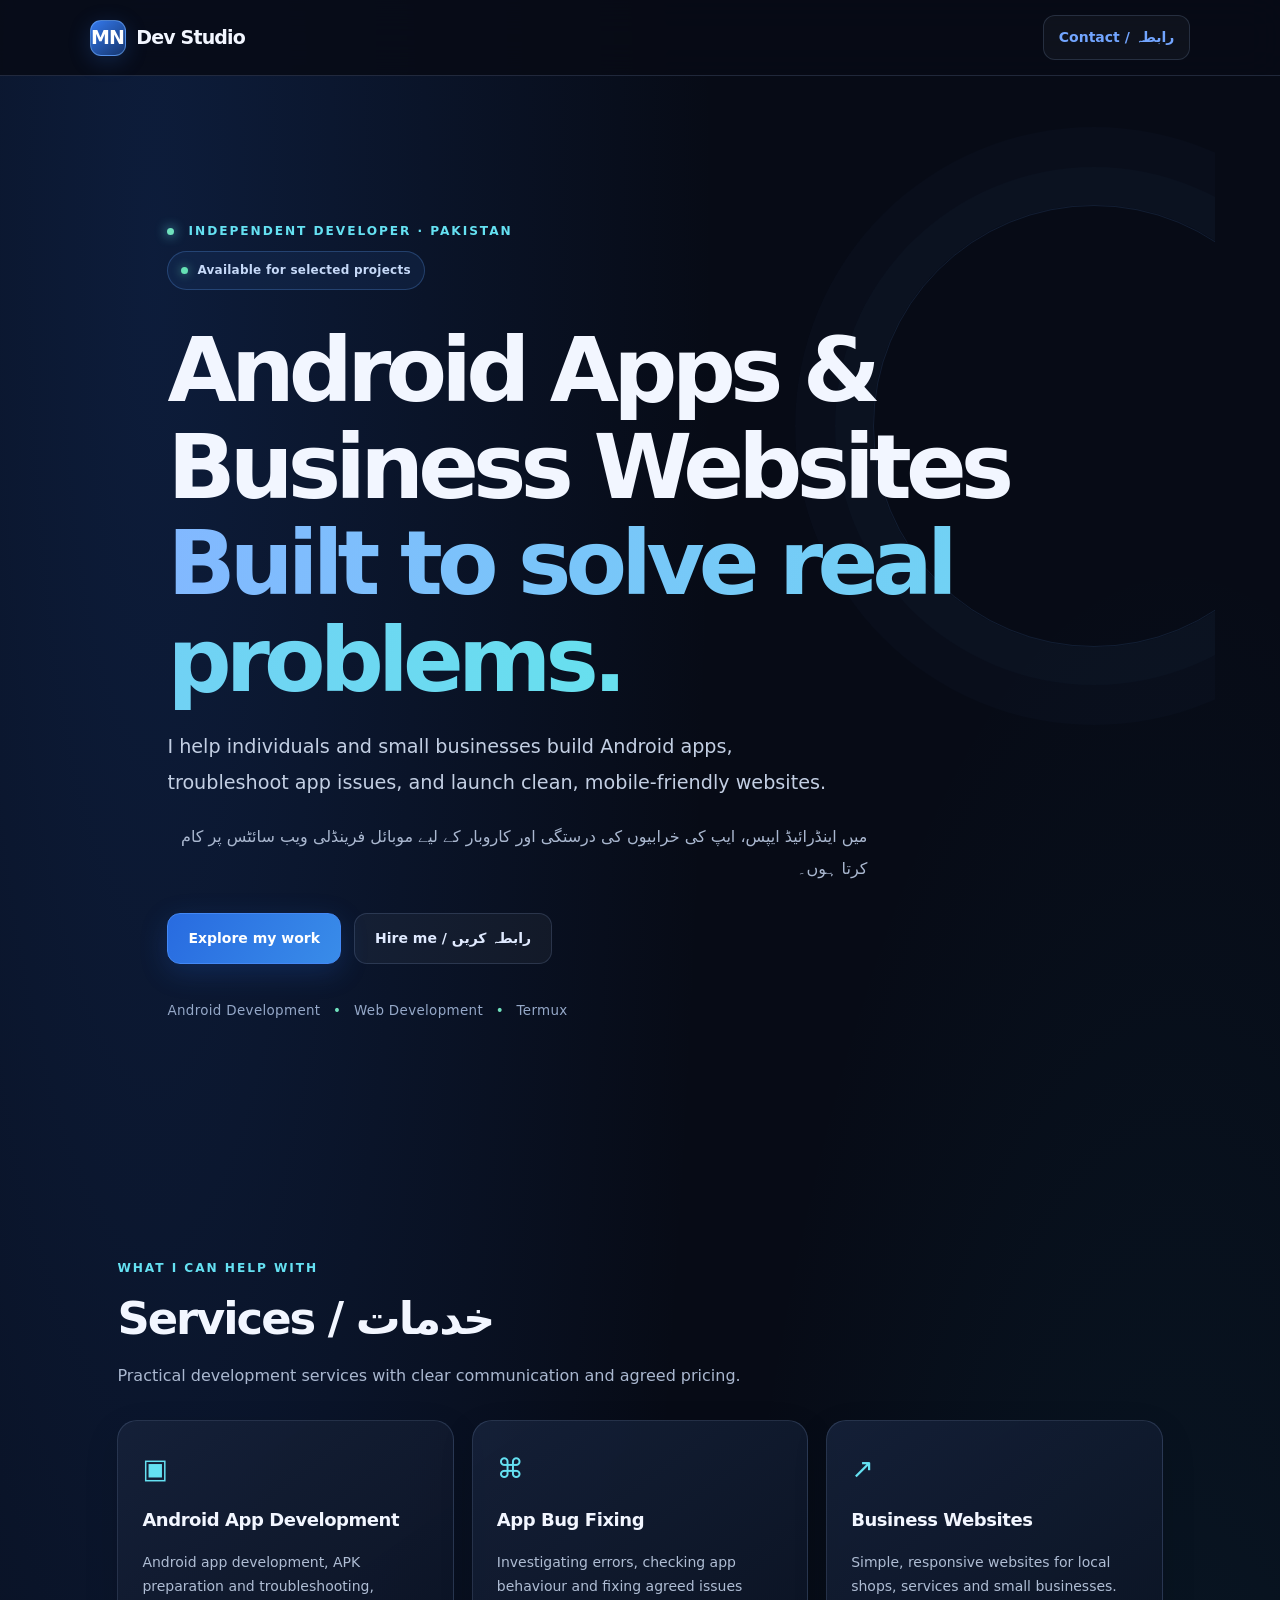
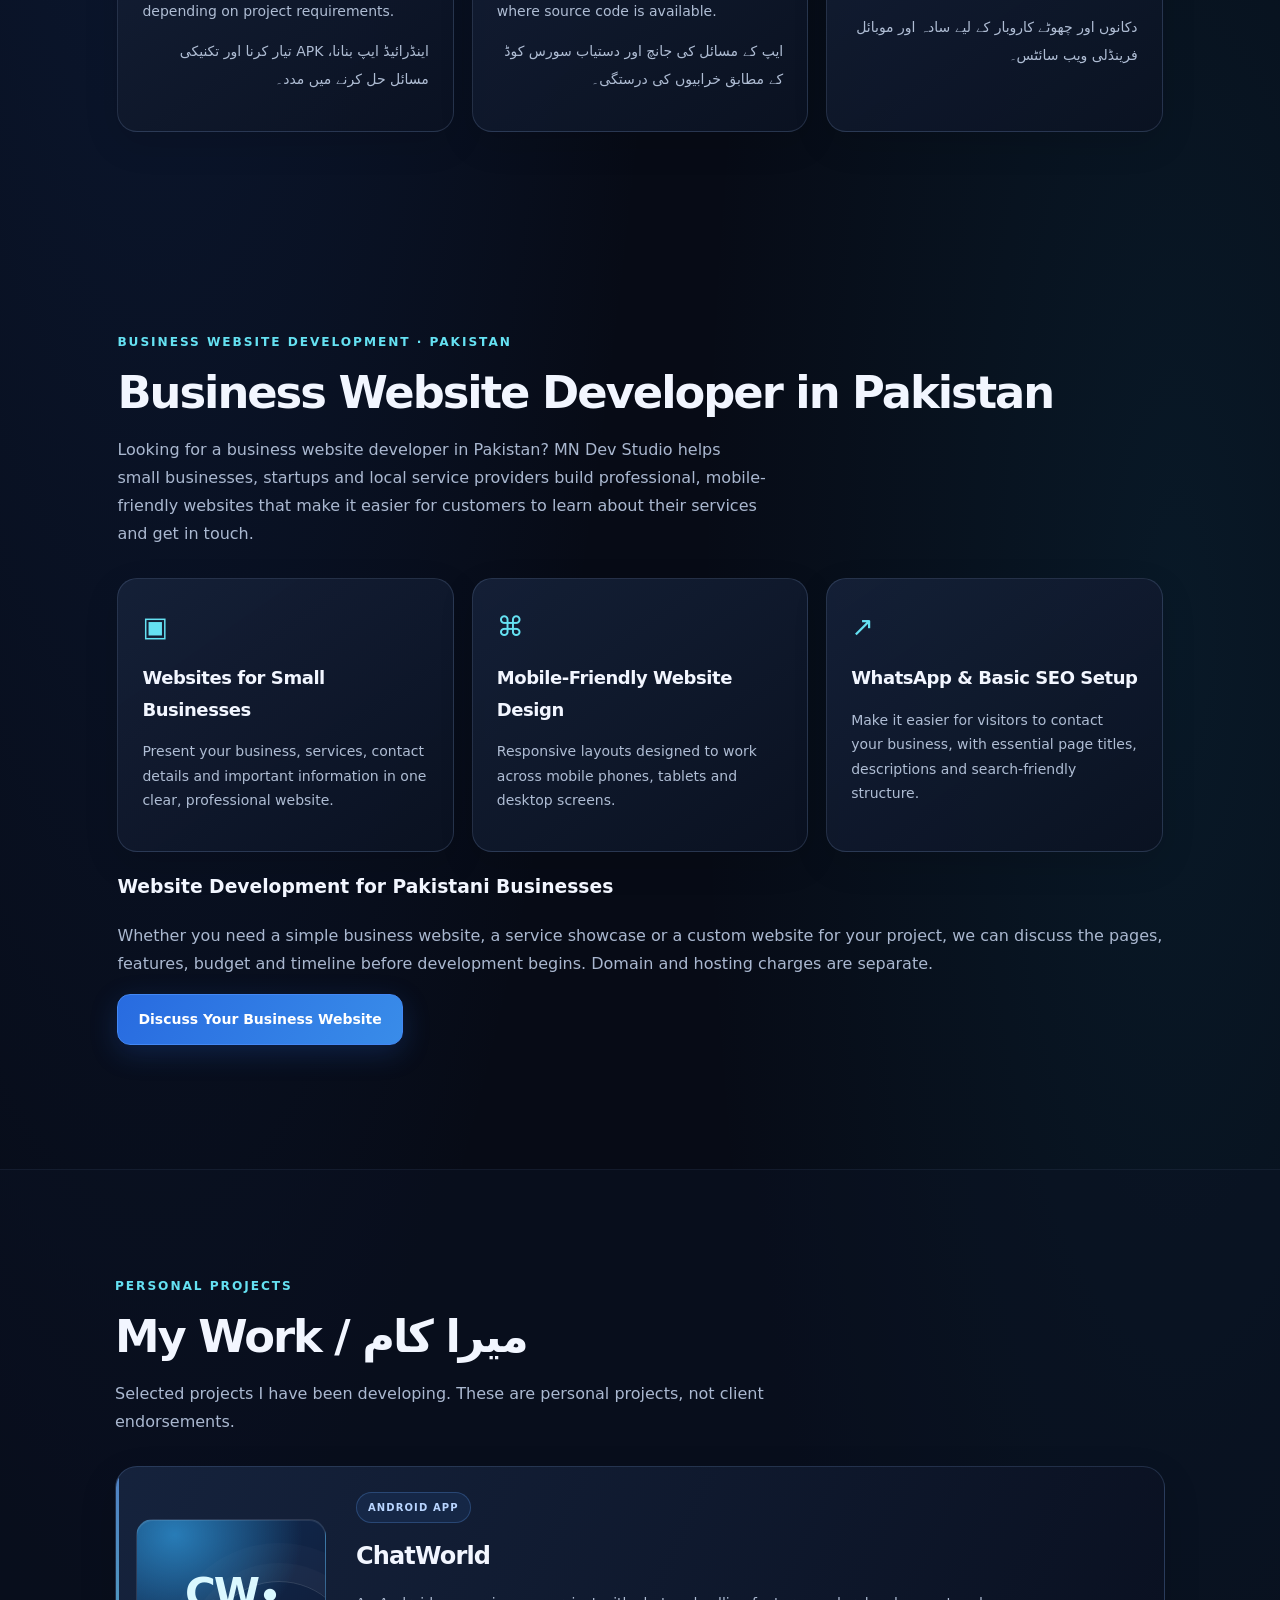
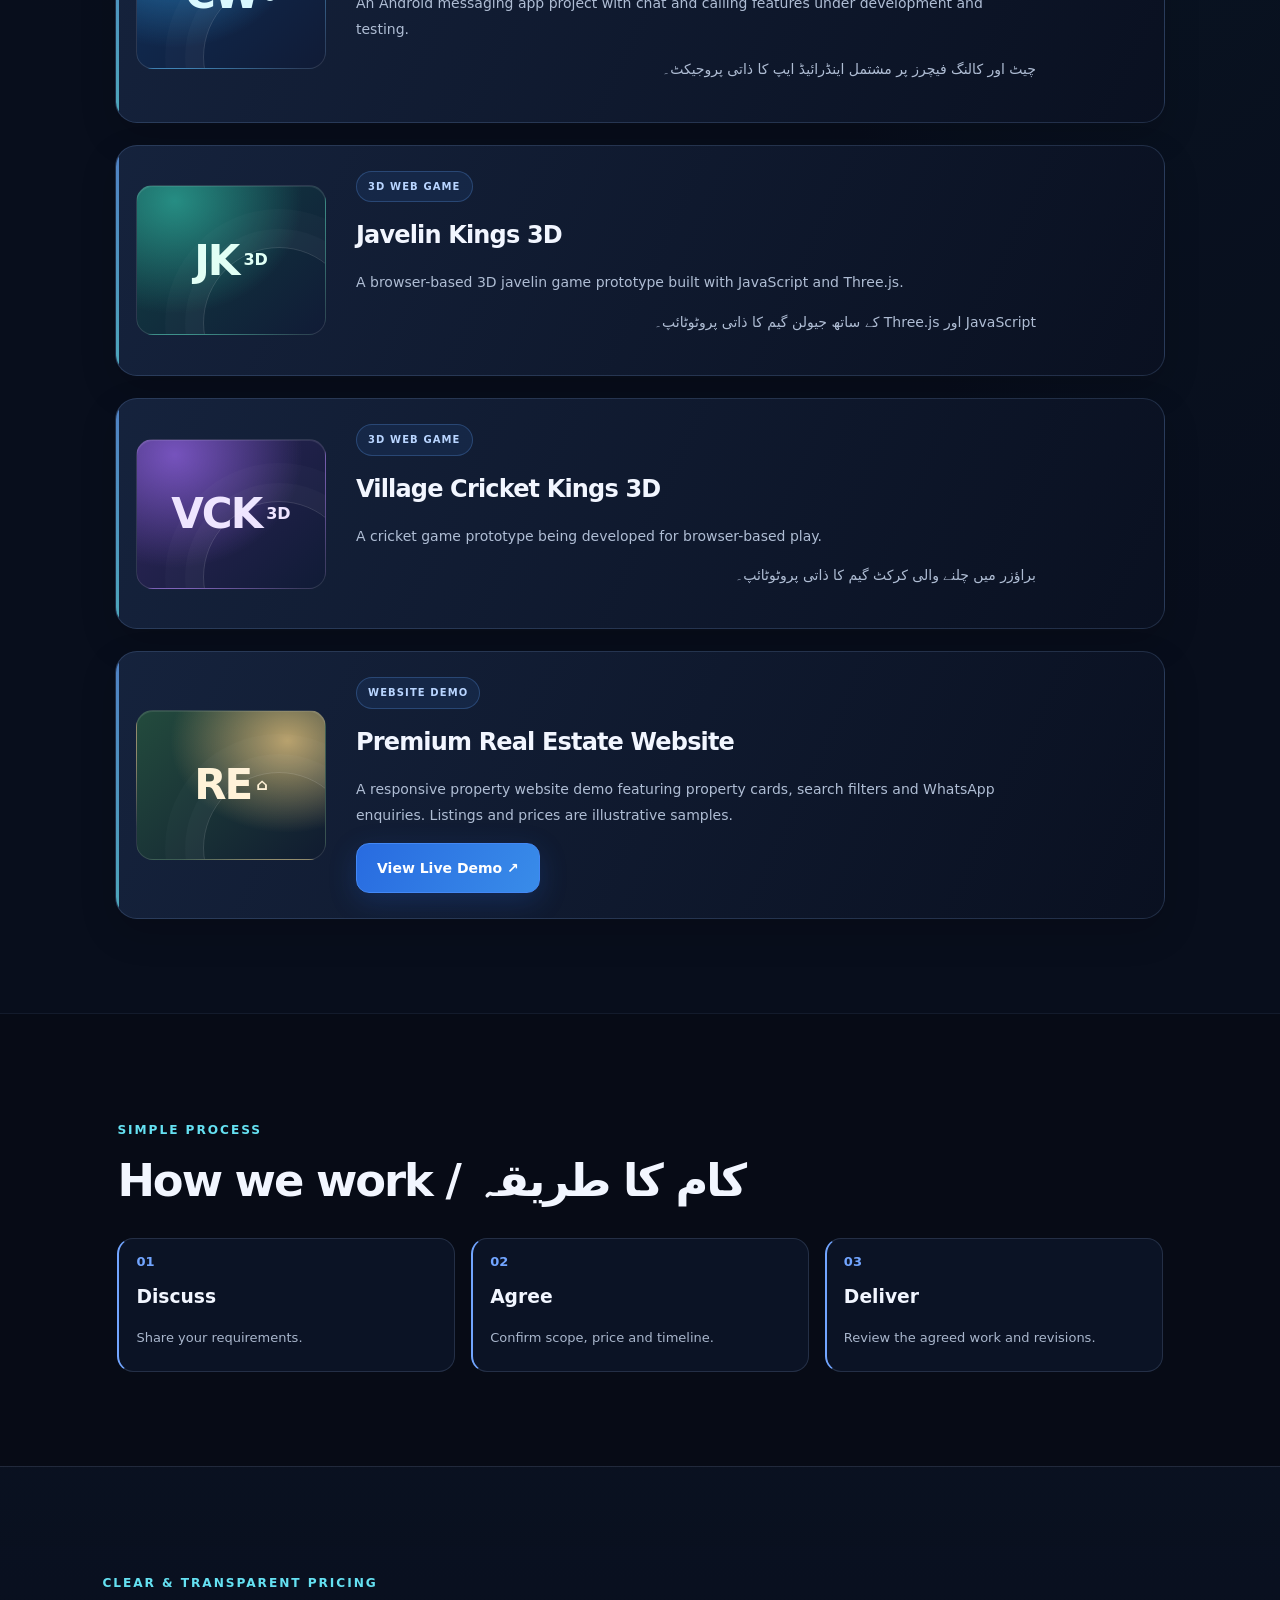
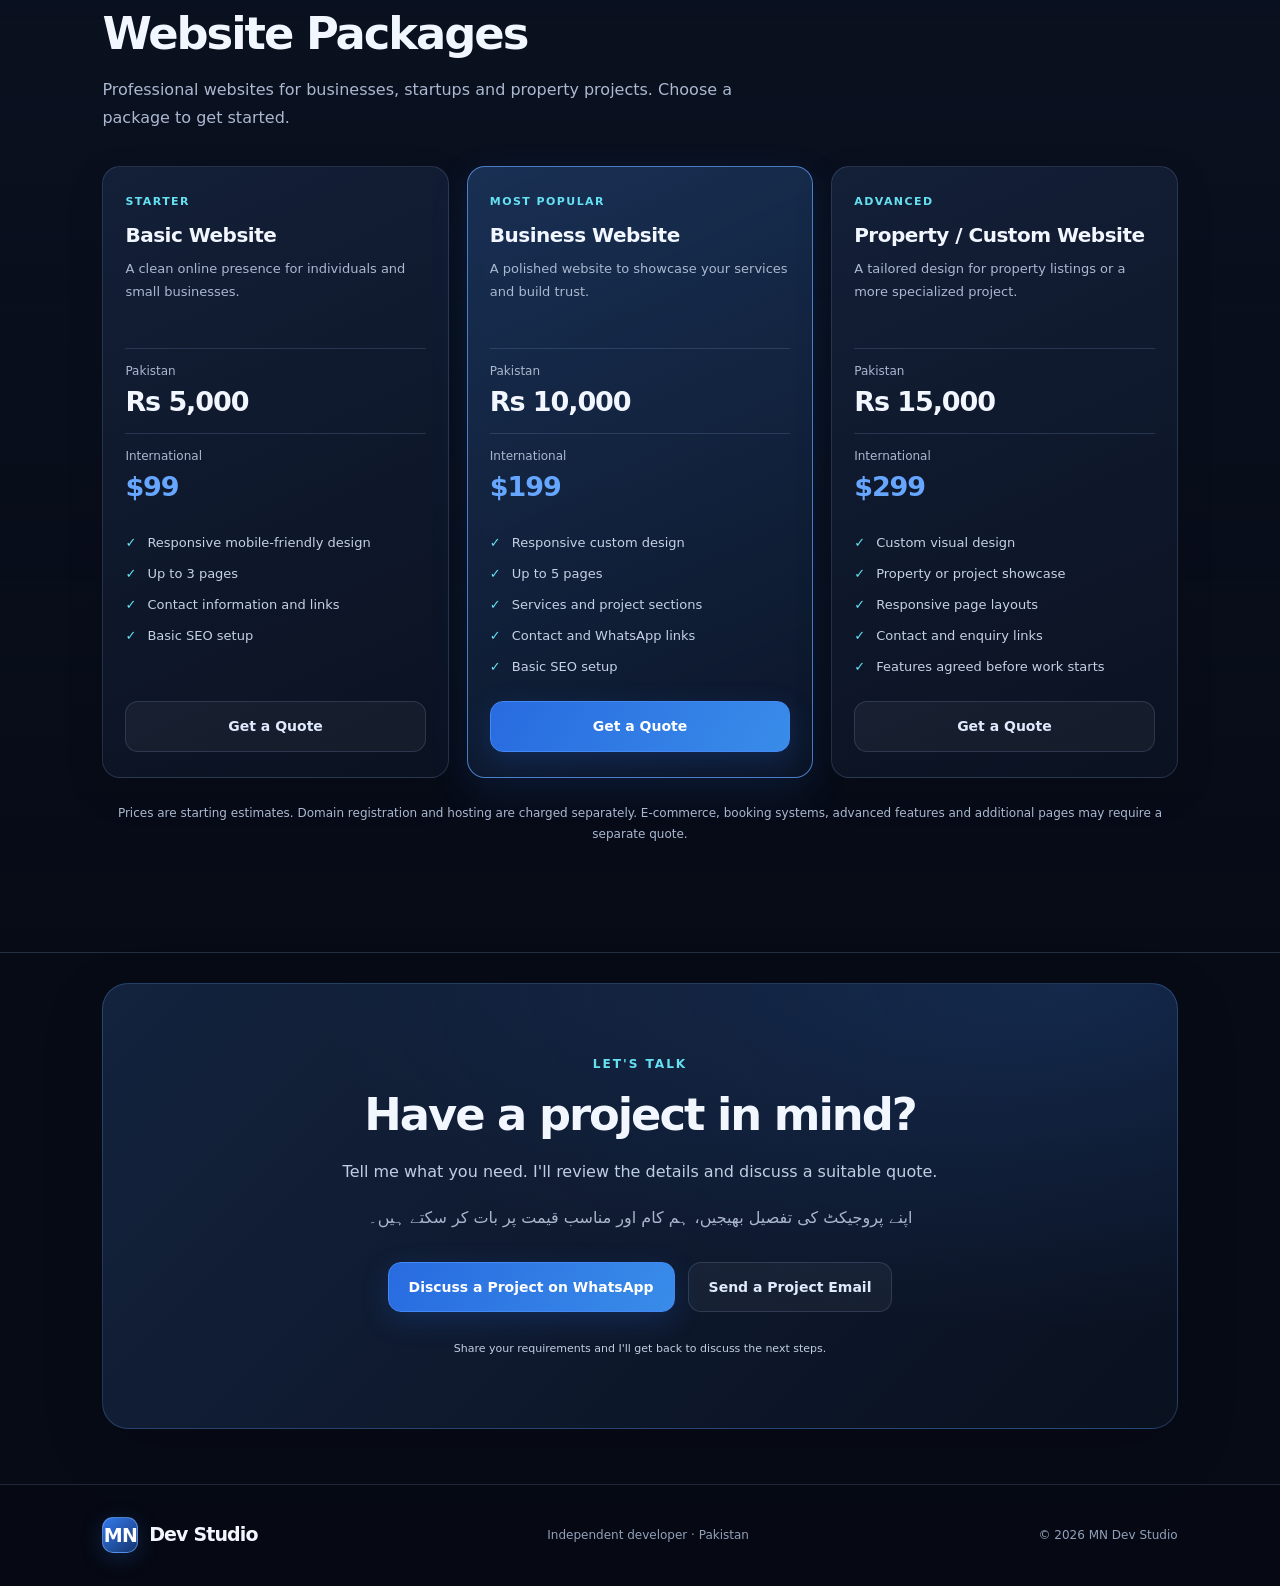
==== index.html @ e7370906 "Add business website SEO content" ====
<!doctype html>
<html lang="en">
<head>
  <meta charset="UTF-8">
  <meta name="viewport" content="width=device-width, initial-scale=1">
  <meta name="theme-color" content="#101827">
  <meta name="description" content="Need an Android app developer in Pakistan? MN Dev Studio offers Android app development, APK bug fixing and responsive business websites.">
  <title>Android App Developer Pakistan | MN Dev Studio</title>
  <link rel="canonical" href="https://miannaveed987.github.io/mn-dev-studio/">
  <meta name="robots" content="index, follow">
  <meta property="og:type" content="website">
  <meta property="og:title" content="Android App Developer Pakistan | MN Dev Studio">
  <meta property="og:description" content="Android app development, app bug fixing and responsive business websites.">
  <meta property="og:url" content="https://miannaveed987.github.io/mn-dev-studio/">
  <meta name="twitter:card" content="summary">
  <meta name="twitter:title" content="MN Dev Studio | Android Apps & Websites">
  <meta name="twitter:description" content="Android app development, bug fixing and business websites in Pakistan.">
  <script type="application/ld+json">
  {
    "@context": "https://schema.org",
    "@type": "WebSite",
    "name": "MN Dev Studio",
    "url": "https://miannaveed987.github.io/mn-dev-studio/",
    "description": "Android app development, app bug fixing and responsive business websites in Pakistan."
  }
  </script>

  <link rel="stylesheet" href="style.css?v=20261026-premium1">
</head>
<body>
  <header class="topbar">
    <a class="brand" href="#home"><span>MN</span> Dev Studio</a>
    <a class="nav-contact" href="#contact">Contact / رابطہ</a>
  </header>

  <main>
    <section class="hero" id="home">
      <div class="eyebrow"><span class="dot"></span> INDEPENDENT DEVELOPER · PAKISTAN</div>
      <div class="availability-badge"><span></span> Available for selected projects</div>
      <h1>Android Apps & Business Websites<br><span>Built to solve real problems.</span></h1>
      <p class="intro">I help individuals and small businesses build Android apps, troubleshoot app issues, and launch clean, mobile-friendly websites.</p>
      <p class="urdu" lang="ur" dir="rtl">میں اینڈرائیڈ ایپس، ایپ کی خرابیوں کی درستگی اور کاروبار کے لیے موبائل فرینڈلی ویب سائٹس پر کام کرتا ہوں۔</p>
      <div class="actions">
        <a class="btn primary" href="#projects">Explore my work</a>
        <a class="btn secondary" href="#contact">Hire me / رابطہ کریں</a>
      </div>
      <div class="hero-note">Android Development <span>•</span> Web Development <span>•</span> Termux</div>
    </section>

    <section class="section" id="services">
      <div class="section-heading">
        <p class="eyebrow">WHAT I CAN HELP WITH</p>
        <h2>Services / خدمات</h2>
        <p>Practical development services with clear communication and agreed pricing.</p>
      </div>
      <div class="cards">
        <article class="card">
          <div class="card-icon">▣</div>
          <h3>Android App Development</h3>
          <p>Android app development, APK preparation and troubleshooting, depending on project requirements.</p>
          <p class="urdu" lang="ur" dir="rtl">اینڈرائیڈ ایپ بنانا، APK تیار کرنا اور تکنیکی مسائل حل کرنے میں مدد۔</p>
        </article>
        <article class="card">
          <div class="card-icon">⌘</div>
          <h3>App Bug Fixing</h3>
          <p>Investigating errors, checking app behaviour and fixing agreed issues where source code is available.</p>
          <p class="urdu" lang="ur" dir="rtl">ایپ کے مسائل کی جانچ اور دستیاب سورس کوڈ کے مطابق خرابیوں کی درستگی۔</p>
        </article>
        <article class="card">
          <div class="card-icon">↗</div>
          <h3>Business Websites</h3>
          <p>Simple, responsive websites for local shops, services and small businesses.</p>
          <p class="urdu" lang="ur" dir="rtl">دکانوں اور چھوٹے کاروبار کے لیے سادہ اور موبائل فرینڈلی ویب سائٹس۔</p>
        </article>
      </div>
    </section>

    <section class="section" id="website-development">
      <div class="section-heading">
        <p class="eyebrow">BUSINESS WEBSITE DEVELOPMENT · PAKISTAN</p>
        <h2>Business Website Developer in Pakistan</h2>
        <p>Looking for a business website developer in Pakistan? MN Dev Studio helps small businesses, startups and local service providers build professional, mobile-friendly websites that make it easier for customers to learn about their services and get in touch.</p>
      </div>

      <div class="cards">
        <article class="card">
          <div class="card-icon">▣</div>
          <h3>Websites for Small Businesses</h3>
          <p>Present your business, services, contact details and important information in one clear, professional website.</p>
        </article>
        <article class="card">
          <div class="card-icon">⌘</div>
          <h3>Mobile-Friendly Website Design</h3>
          <p>Responsive layouts designed to work across mobile phones, tablets and desktop screens.</p>
        </article>
        <article class="card">
          <div class="card-icon">↗</div>
          <h3>WhatsApp & Basic SEO Setup</h3>
          <p>Make it easier for visitors to contact your business, with essential page titles, descriptions and search-friendly structure.</p>
        </article>
      </div>

      <div class="section-heading">
        <h3>Website Development for Pakistani Businesses</h3>
        <p>Whether you need a simple business website, a service showcase or a custom website for your project, we can discuss the pages, features, budget and timeline before development begins. Domain and hosting charges are separate.</p>
        <a class="btn primary" href="#contact">Discuss Your Business Website</a>
      </div>
    </section>

    <section class="section projects" id="projects">
      <div class="section-heading">
        <p class="eyebrow">PERSONAL PROJECTS</p>
        <h2>My Work / میرا کام</h2>
        <p>Selected projects I have been developing. These are personal projects, not client endorsements.</p>
      </div>
      <div class="project-list">
        <article class="project">
          <div class="project-art chat-art">CW<span>●</span></div>
          <div class="project-info">
            <span class="tag">ANDROID APP</span>
            <h3>ChatWorld</h3>
            <p>An Android messaging app project with chat and calling features under development and testing.</p>
            <p class="urdu" lang="ur" dir="rtl">چیٹ اور کالنگ فیچرز پر مشتمل اینڈرائیڈ ایپ کا ذاتی پروجیکٹ۔</p>
          </div>
        </article>
        <article class="project">
          <div class="project-art javelin-art">JK<span>3D</span></div>
          <div class="project-info">
            <span class="tag">3D WEB GAME</span>
            <h3>Javelin Kings 3D</h3>
            <p>A browser-based 3D javelin game prototype built with JavaScript and Three.js.</p>
            <p class="urdu" lang="ur" dir="rtl">JavaScript اور Three.js کے ساتھ جیولن گیم کا ذاتی پروٹوٹائپ۔</p>
          </div>
        </article>
        <article class="project">
          <div class="project-art cricket-art">VCK<span>3D</span></div>
          <div class="project-info">
            <span class="tag">3D WEB GAME</span>
            <h3>Village Cricket Kings 3D</h3>
            <p>A cricket game prototype being developed for browser-based play.</p>
            <p class="urdu" lang="ur" dir="rtl">براؤزر میں چلنے والی کرکٹ گیم کا ذاتی پروٹوٹائپ۔</p>
          </div>
        </article>
        <article class="project">
          <div class="project-art realestate-art">RE<span>⌂</span></div>
          <div class="project-info">
            <span class="tag">WEBSITE DEMO</span>
            <h3>Premium Real Estate Website</h3>
            <p>A responsive property website demo featuring property cards, search filters and WhatsApp enquiries. Listings and prices are illustrative samples.</p>
            <a class="btn primary" href="https://miannaveed987.github.io/mn-real-estate-demo/" target="_blank" rel="noopener noreferrer">View Live Demo ↗</a>
          </div>
        </article>
      </div>
    </section>

    <section class="section process">
      <div class="section-heading">
        <p class="eyebrow">SIMPLE PROCESS</p>
        <h2>How we work / کام کا طریقہ</h2>
      </div>
      <div class="steps">
        <div><b>01</b><h3>Discuss</h3><p>Share your requirements.</p></div>
        <div><b>02</b><h3>Agree</h3><p>Confirm scope, price and timeline.</p></div>
        <div><b>03</b><h3>Deliver</h3><p>Review the agreed work and revisions.</p></div>
      </div>
    </section>

    <section class="section pricing-section" id="pricing">
      <div class="section-heading">
        <p class="eyebrow">CLEAR & TRANSPARENT PRICING</p>
        <h2>Website Packages</h2>
        <p>Professional websites for businesses, startups and property projects. Choose a package to get started.</p>
      </div>

      <div class="pricing-grid">
        <article class="price-card">
          <p class="price-label">STARTER</p>
          <h3>Basic Website</h3>
          <p class="price-description">A clean online presence for individuals and small businesses.</p>
          <div class="price-group">
            <span>Pakistan</span>
            <strong>Rs 5,000</strong>
          </div>
          <div class="price-group international-price">
            <span>International</span>
            <strong>$99</strong>
          </div>
          <ul>
            <li>Responsive mobile-friendly design</li>
            <li>Up to 3 pages</li>
            <li>Contact information and links</li>
            <li>Basic SEO setup</li>
          </ul>
          <a class="btn secondary price-cta" href="#contact">Get a Quote</a>
        </article>

        <article class="price-card featured-price">
          <p class="price-label">MOST POPULAR</p>
          <h3>Business Website</h3>
          <p class="price-description">A polished website to showcase your services and build trust.</p>
          <div class="price-group">
            <span>Pakistan</span>
            <strong>Rs 10,000</strong>
          </div>
          <div class="price-group international-price">
            <span>International</span>
            <strong>$199</strong>
          </div>
          <ul>
            <li>Responsive custom design</li>
            <li>Up to 5 pages</li>
            <li>Services and project sections</li>
            <li>Contact and WhatsApp links</li>
            <li>Basic SEO setup</li>
          </ul>
          <a class="btn primary price-cta" href="#contact">Get a Quote</a>
        </article>

        <article class="price-card">
          <p class="price-label">ADVANCED</p>
          <h3>Property / Custom Website</h3>
          <p class="price-description">A tailored design for property listings or a more specialized project.</p>
          <div class="price-group">
            <span>Pakistan</span>
            <strong>Rs 15,000</strong>
          </div>
          <div class="price-group international-price">
            <span>International</span>
            <strong>$299</strong>
          </div>
          <ul>
            <li>Custom visual design</li>
            <li>Property or project showcase</li>
            <li>Responsive page layouts</li>
            <li>Contact and enquiry links</li>
            <li>Features agreed before work starts</li>
          </ul>
          <a class="btn secondary price-cta" href="#contact">Get a Quote</a>
        </article>
      </div>

      <p class="pricing-note">Prices are starting estimates. Domain registration and hosting are charged separately. E-commerce, booking systems, advanced features and additional pages may require a separate quote.</p>
    </section>

    <section class="contact-section" id="contact">
      <p class="eyebrow">LET'S TALK</p>
      <h2>Have a project in mind?</h2>
      <p>Tell me what you need. I'll review the details and discuss a suitable quote.</p>
      <p class="urdu" lang="ur" dir="rtl">اپنے پروجیکٹ کی تفصیل بھیجیں، ہم کام اور مناسب قیمت پر بات کر سکتے ہیں۔</p>
      <div class="actions centered">
        <a class="btn primary" id="whatsapp-link" href="#">Discuss a Project on WhatsApp</a>
        <a class="btn secondary" id="email-link" href="#">Send a Project Email</a>
      </div>
      <p class="small-note">Share your requirements and I'll get back to discuss the next steps.</p>
    </section>
  </main>

  <footer><a class="brand" href="#home"><span>MN</span> Dev Studio</a><p>Independent developer · Pakistan</p><p>© <span id="year"></span> MN Dev Studio</p></footer>
  <script src="script.js"></script>
</body>
</html>
---- style.css ----
:root{color-scheme:dark;--bg:#0b1120;--panel:#121c30;--text:#f4f7ff;--muted:#a9b6cc;--blue:#72a5ff;--line:#26344c;--green:#70e1bd}
*{box-sizing:border-box}
html{scroll-behavior:smooth;scroll-padding-top:80px}
body{margin:0;background:var(--bg);color:var(--text);font-family:system-ui,-apple-system,BlinkMacSystemFont,"Segoe UI",sans-serif;line-height:1.65}
a{color:inherit;text-decoration:none}
.topbar{height:76px;padding:0 7%;display:flex;align-items:center;justify-content:space-between;border-bottom:1px solid var(--line);background:#0b1120}
.brand{font-size:19px;font-weight:800;letter-spacing:-.5px}.brand span{color:var(--blue)}
.nav-contact{font-size:14px;color:var(--blue);font-weight:650}
.hero{padding:94px 8% 76px;max-width:1150px;margin:auto}
.eyebrow{font-size:11px;letter-spacing:2px;font-weight:800;color:var(--blue)}
.dot{display:inline-block;width:7px;height:7px;background:var(--green);border-radius:50%;margin-right:8px}
h1{font-size:clamp(36px,7vw,66px);line-height:1.12;letter-spacing:-2px;margin:20px 0;max-width:850px}
h1 span{color:var(--blue)}
.intro{font-size:17px;color:#c1cce0;max-width:650px}
.urdu{color:#c4d0e4;line-height:2}
.actions{display:flex;gap:12px;flex-wrap:wrap;margin:27px 0}
.btn{display:inline-flex;align-items:center;justify-content:center;padding:12px 19px;border-radius:9px;font-size:14px;font-weight:750;min-height:46px}
.primary{background:var(--blue);color:#0b1120}.secondary{border:1px solid #465671;color:var(--text)}
.hero-note{font-size:12px;color:var(--muted);margin-top:35px}.hero-note span{color:var(--green);padding:0 8px}
.section{padding:70px 8%;max-width:1250px;margin:auto}
.section-heading{margin-bottom:30px}.section-heading h2,.contact-section h2{font-size:clamp(27px,4vw,40px);line-height:1.2;margin:9px 0 12px;letter-spacing:-1px}
.section-heading>p:last-child,.contact-section>p:not(.eyebrow){color:var(--muted);max-width:650px}
.cards{display:grid;grid-template-columns:repeat(3,minmax(0,1fr));gap:17px}
.card{background:var(--panel);border:1px solid var(--line);border-radius:15px;padding:24px}
.card-icon{color:var(--green);font-size:27px}.card h3,.project h3{font-size:18px;margin:12px 0 8px}.card p,.project-info p{font-size:14px;color:var(--muted)}
.projects{border-top:1px solid var(--line);border-bottom:1px solid var(--line);max-width:none;background:#0e1728}
.projects>.section-heading,.project-list{max-width:1050px;margin-left:auto;margin-right:auto}
.project-list{display:grid;gap:14px}
.project{display:grid;grid-template-columns:190px 1fr;gap:22px;align-items:center;background:var(--panel);border:1px solid var(--line);border-radius:15px;padding:17px}
.project-art{height:130px;border-radius:10px;display:flex;align-items:center;justify-content:center;font-size:36px;font-weight:900;letter-spacing:-2px}
.project-art span{font-size:16px;margin-left:5px;letter-spacing:0}
.chat-art{background:linear-gradient(140deg,#1b5167,#162d49);color:#a8f2e2}
.javelin-art{background:linear-gradient(140deg,#8a5d1b,#273f35);color:#ffe4a0}
.cricket-art{background:linear-gradient(140deg,#1e684e,#1c3147);color:#b5f0bf}
.tag{font-size:10px;font-weight:800;letter-spacing:1.4px;color:var(--green)}
.project-info h3{margin:7px 0}
.steps{display:grid;grid-template-columns:repeat(3,1fr);gap:18px}
.steps>div{border-left:2px solid var(--blue);padding:8px 17px}.steps b{color:var(--blue);font-size:13px}.steps h3{margin:6px 0}.steps p{font-size:13px;color:var(--muted)}
.contact-section{margin:35px 8% 75px;padding:45px 7%;border:1px solid var(--line);border-radius:18px;background:linear-gradient(135deg,#15223a,#101827);text-align:center}
.contact-section>p{margin-left:auto;margin-right:auto}.centered{justify-content:center}.small-note{font-size:11px!important}
footer{padding:28px 8%;border-top:1px solid var(--line);display:flex;align-items:center;justify-content:space-between;gap:12px;flex-wrap:wrap}
footer p{font-size:12px;color:var(--muted)}
@media(max-width:700px){.topbar{height:65px;padding:0 5%}.brand{font-size:17px}.hero{padding:68px 6% 52px}h1{letter-spacing:-1.3px}.section{padding:52px 6%}.cards{grid-template-columns:1fr}.card{padding:20px}.project{grid-template-columns:1fr;gap:13px}.project-art{height:105px}.steps{grid-template-columns:1fr;gap:8px}.contact-section{margin:20px 5% 50px;padding:35px 6%}.hero-note{line-height:2}footer{padding:24px 6%}}

/* ===== MN DEV STUDIO: PREMIUM DARK BLUE UPGRADE ===== */
:root {
  color-scheme: dark;
  --premium-bg: #070b16;
  --premium-panel: rgba(17, 27, 49, 0.82);
  --premium-line: rgba(148, 177, 225, 0.18);
  --premium-blue: #66a6ff;
  --premium-cyan: #65e1f2;
  --premium-text: #f2f6ff;
  --premium-muted: #aab8d0;
}

html {
  scroll-behavior: smooth;
  scroll-padding-top: 90px;
}

body {
  color: var(--premium-text);
  background:
    radial-gradient(ellipse at 12% 4%, rgba(34, 91, 190, .22), transparent 35rem),
    radial-gradient(ellipse at 92% 35%, rgba(24, 147, 190, .10), transparent 30rem),
    var(--premium-bg);
  line-height: 1.75;
  -webkit-font-smoothing: antialiased;
}

::selection {
  color: #fff;
  background: #2768ce;
}

a {
  transition: color .22s ease, background .22s ease,
              border-color .22s ease, transform .22s ease,
              box-shadow .22s ease;
}

.topbar {
  position: sticky;
  top: 0;
  z-index: 20;
  background: rgba(7, 11, 22, .86);
  border-bottom: 1px solid var(--premium-line);
  backdrop-filter: blur(18px);
  -webkit-backdrop-filter: blur(18px);
}

.brand {
  font-weight: 800;
  letter-spacing: -.045em;
}

.brand span {
  display: inline-grid;
  place-items: center;
  width: 36px;
  height: 36px;
  margin-right: 5px;
  border: 1px solid rgba(117, 177, 255, .55);
  border-radius: 11px;
  color: white;
  background: linear-gradient(140deg, #3479ed, #15356e);
  box-shadow: 0 5px 22px rgba(48, 113, 230, .22);
}

.nav-contact {
  border: 1px solid var(--premium-line);
  border-radius: 12px;
  padding: 9px 15px;
  background: rgba(255, 255, 255, .035);
}

.nav-contact:hover {
  border-color: var(--premium-blue);
  background: rgba(102, 166, 255, .10);
}

.hero {
  position: relative;
  isolation: isolate;
  overflow: hidden;
  padding-top: clamp(76px, 12vw, 145px);
  padding-bottom: clamp(76px, 11vw, 130px);
}

.hero::before {
  content: "";
  position: absolute;
  z-index: -1;
  top: 12%;
  right: -100px;
  width: min(48vw, 440px);
  aspect-ratio: 1;
  border: 1px solid rgba(102, 166, 255, .12);
  border-radius: 50%;
  box-shadow:
    0 0 0 38px rgba(102, 166, 255, .025),
    0 0 0 78px rgba(102, 166, 255, .018);
  pointer-events: none;
}

.eyebrow {
  color: var(--premium-cyan);
  font-size: .76rem;
  font-weight: 800;
  letter-spacing: .16em;
  line-height: 1.8;
}

.hero h1 {
  max-width: 850px;
  color: var(--premium-text);
  font-size: clamp(2.7rem, 7.4vw, 5.6rem);
  line-height: 1.08;
  letter-spacing: -.065em;
  text-wrap: balance;
}

.hero h1 span {
  color: var(--premium-blue);
  background: linear-gradient(100deg, #82b8ff, #67e0ee);
  -webkit-background-clip: text;
  background-clip: text;
  -webkit-text-fill-color: transparent;
}

.intro {
  max-width: 660px;
  color: #c3cfe3;
  font-size: clamp(1.02rem, 2vw, 1.2rem);
  line-height: 1.9;
}

.urdu {
  color: var(--premium-muted);
  line-height: 2;
}

.hero .urdu {
  max-width: 700px;
}

.dot {
  box-shadow: 0 0 12px var(--premium-cyan);
}

.actions {
  gap: 13px;
  margin-top: 28px;
}

.btn {
  min-height: 48px;
  border: 1px solid var(--premium-line);
  border-radius: 13px;
  padding: 12px 20px;
  font-weight: 750;
  text-decoration: none;
}

.btn.primary {
  border-color: #4388f5;
  color: #fff;
  background: linear-gradient(120deg, #286be0, #398ce9);
  box-shadow: 0 8px 28px rgba(37, 105, 222, .22);
}

.btn.primary:hover {
  transform: translateY(-2px);
  box-shadow: 0 12px 32px rgba(37, 105, 222, .36);
}

.btn.secondary {
  color: #e0eaff;
  background: rgba(255, 255, 255, .045);
}

.btn.secondary:hover {
  border-color: var(--premium-blue);
  background: rgba(102, 166, 255, .10);
  transform: translateY(-2px);
}

.hero-note {
  color: #95a8c8;
  font-size: .84rem;
  letter-spacing: .025em;
}

.section {
  padding-top: clamp(56px, 8vw, 94px);
  padding-bottom: clamp(56px, 8vw, 94px);
}

.section-heading {
  margin-bottom: 30px;
}

.section-heading h2,
.contact-section h2 {
  color: var(--premium-text);
  font-size: clamp(1.8rem, 4vw, 2.8rem);
  letter-spacing: -.045em;
  line-height: 1.2;
}

.section-heading > p:not(.eyebrow) {
  color: var(--premium-muted);
}

.cards {
  gap: 18px;
}

.card {
  border: 1px solid var(--premium-line);
  border-radius: 20px;
  background: linear-gradient(145deg, rgba(22, 34, 58, .88), rgba(11, 18, 34, .9));
  box-shadow: 0 12px 35px rgba(0, 0, 0, .12);
  transition: transform .24s ease, border-color .24s ease,
              box-shadow .24s ease;
}

.card:hover {
  transform: translateY(-5px);
  border-color: rgba(102, 166, 255, .48);
  box-shadow: 0 18px 42px rgba(0, 0, 0, .23);
}

.card h3,
.project h3 {
  color: #f2f6ff;
  letter-spacing: -.025em;
}

.card p,
.project p {
  color: #afbdd4;
}

.card-icon {
  color: var(--premium-cyan);
}

.projects {
  border-top: 1px solid rgba(148, 177, 225, .08);
  border-bottom: 1px solid rgba(148, 177, 225, .08);
  background: rgba(12, 20, 37, .38);
}

.project-list {
  gap: 20px;
}

.project {
  overflow: hidden;
  border: 1px solid var(--premium-line);
  border-radius: 20px;
  background: linear-gradient(120deg, rgba(22, 34, 58, .86), rgba(10, 17, 32, .96));
  transition: transform .24s ease, border-color .24s ease;
}

.project:hover {
  transform: translateY(-3px);
  border-color: rgba(102, 166, 255, .42);
}

.project-art {
  min-height: 160px;
  background-image: radial-gradient(circle at 75% 20%, rgba(255,255,255,.12), transparent 35%);
}

.chat-art {
  background-color: #123b72;
  background-image: radial-gradient(ellipse at 80% 25%, #236caa, transparent 55%);
}

.realestate-art {
  color: #fff2d7;
  background: radial-gradient(ellipse at 80% 20%, #b7a06b, transparent 55%), linear-gradient(135deg, #234b3d, #101b30);
}

.javelin-art {
  background-color: #163e3b;
  background-image: radial-gradient(ellipse at 80% 25%, #237a6d, transparent 55%);
}

.cricket-art {
  background-color: #34295f;
  background-image: radial-gradient(ellipse at 80% 25%, #6c4eaa, transparent 55%);
}

.tag {
  border: 1px solid rgba(102, 166, 255, .26);
  border-radius: 999px;
  padding: 5px 10px;
  color: #a8caff;
  background: rgba(51, 108, 199, .12);
  font-size: .7rem;
  font-weight: 800;
  letter-spacing: .08em;
}

.steps {
  gap: 16px;
}

.steps > * {
  border: 1px solid var(--premium-line);
  border-radius: 16px;
  background: rgba(17, 27, 49, .58);
}

.contact-section {
  margin-top: 30px;
  margin-bottom: 55px;
  border: 1px solid rgba(102, 166, 255, .25);
  border-radius: 26px;
  padding: clamp(28px, 6vw, 58px);
  background:
    radial-gradient(ellipse at 90% 0%, rgba(49, 118, 222, .19), transparent 55%),
    linear-gradient(135deg, rgba(20, 36, 64, .96), rgba(10, 17, 32, .96));
  box-shadow: 0 20px 60px rgba(0, 0, 0, .18);
}

.contact-section > p:not(.eyebrow):not(.urdu) {
  color: #c0cee3;
}

.small-note {
  color: #92a4c0;
}

footer {
  border-top: 1px solid var(--premium-line);
  background: rgba(5, 9, 18, .62);
}

footer p {
  color: #91a1ba;
}

:focus-visible {
  outline: 2px solid var(--premium-cyan);
  outline-offset: 4px;
}

@media (max-width: 640px) {
  .hero {
    padding-top: 68px;
    padding-bottom: 70px;
  }

  .hero::before {
    top: 8%;
    right: -190px;
    width: 330px;
  }

  .hero h1 {
    font-size: clamp(2.45rem, 12vw, 3.7rem);
  }

  .actions {
    align-items: stretch;
  }

  .actions .btn {
    text-align: center;
  }

  .card,
  .project {
    border-radius: 16px;
  }

  .contact-section {
    border-radius: 20px;
    margin-bottom: 32px;
  }
}

@media (prefers-reduced-motion: reduce) {
  html {
    scroll-behavior: auto;
  }

  *,
  *::before,
  *::after {
    animation-duration: .01ms !important;
    transition-duration: .01ms !important;
  }
}

/* Homepage availability badge */
.availability-badge {
  display: inline-flex;
  align-items: center;
  gap: 9px;
  margin: 8px 0 12px;
  padding: 8px 13px;
  border: 1px solid rgba(102, 166, 255, .25);
  border-radius: 999px;
  color: #c6d9f8;
  background: rgba(30, 65, 116, .24);
  font-size: 12px;
  font-weight: 650;
  letter-spacing: .02em;
}
.availability-badge span {
  width: 7px;
  height: 7px;
  flex: 0 0 7px;
  border-radius: 50%;
  background: #65e1b4;
  box-shadow: 0 0 10px rgba(101, 225, 180, .65);
}

/* ===== PREMIUM PROJECT SHOWCASE ===== */
.project-list {
  gap: 22px;
}

.project {
  position: relative;
  isolation: isolate;
  gap: 26px;
  padding: 20px;
  border: 1px solid rgba(132, 169, 226, .19);
  border-radius: 22px;
  background: linear-gradient(
    115deg,
    rgba(22, 36, 62, .96),
    rgba(10, 17, 33, .96)
  );
  box-shadow: 0 14px 36px rgba(0, 0, 0, .16);
  transition: transform .25s ease, border-color .25s ease,
              box-shadow .25s ease;
}

.project::before {
  content: "";
  position: absolute;
  inset: 0 auto 0 0;
  width: 3px;
  border-radius: 22px 0 0 22px;
  background: linear-gradient(180deg, #69a9ff, #65e1f2);
  opacity: .7;
}

.project:hover {
  transform: translateY(-4px);
  border-color: rgba(102, 166, 255, .55);
  box-shadow: 0 20px 48px rgba(0, 0, 0, .26),
              0 0 24px rgba(55, 119, 220, .08);
}

.project-art {
  position: relative;
  min-height: 150px;
  overflow: hidden;
  border: 1px solid rgba(255, 255, 255, .12);
  border-radius: 17px;
  font-size: 42px;
  letter-spacing: -2px;
  box-shadow: inset 0 1px 0 rgba(255, 255, 255, .09);
}

.project-art::after {
  content: "";
  position: absolute;
  right: -30px;
  bottom: -65px;
  width: 150px;
  height: 150px;
  border: 1px solid rgba(255, 255, 255, .14);
  border-radius: 50%;
  box-shadow: 0 0 0 18px rgba(255, 255, 255, .025),
              0 0 0 38px rgba(255, 255, 255, .02);
  pointer-events: none;
}

.chat-art {
  color: #d9f8ff;
  background: radial-gradient(ellipse at 20% 10%, #287cb7, transparent 60%),
              linear-gradient(135deg, #102f58, #101b36);
}

.javelin-art {
  color: #e0fff5;
  background: radial-gradient(ellipse at 20% 10%, #268d83, transparent 60%),
              linear-gradient(135deg, #123f43, #101b36);
}

.cricket-art {
  color: #eee4ff;
  background: radial-gradient(ellipse at 20% 10%, #7653bd, transparent 60%),
              linear-gradient(135deg, #30265c, #101b36);
}

.project-info {
  padding: 5px 4px;
}

.project-info h3 {
  margin-top: 12px;
  margin-bottom: 9px;
  font-size: clamp(19px, 2.4vw, 24px);
  letter-spacing: -.035em;
}

.project-info p {
  max-width: 680px;
  line-height: 1.85;
}

.tag {
  display: inline-flex;
  align-items: center;
  padding: 6px 11px;
  border: 1px solid rgba(102, 166, 255, .25);
  border-radius: 999px;
  color: #b9d5ff;
  background: rgba(45, 91, 159, .17);
  font-size: 10px;
  letter-spacing: 1.1px;
}

@media (max-width: 700px) {
  .project-list {
    gap: 17px;
  }

  .project {
    padding: 15px;
    gap: 12px;
    border-radius: 18px;
  }

  .project-art {
    min-height: 125px;
    border-radius: 14px;
  }

  .project-info {
    padding: 4px 2px 7px;
  }
}

@media (prefers-reduced-motion: reduce) {
  .project {
    transition: none;
  }
}

/* ===== PRICING SECTION ===== */
.pricing-section {
  max-width: none;
  background: linear-gradient(180deg, rgba(12, 22, 41, .55), rgba(7, 11, 22, .2));
  border-top: 1px solid var(--premium-line);
  border-bottom: 1px solid var(--premium-line);
}

.pricing-section > .section-heading,
.pricing-grid,
.pricing-note {
  max-width: 1080px;
  margin-left: auto;
  margin-right: auto;
}

.pricing-section .section-heading {
  margin-bottom: 34px;
}

.pricing-grid {
  display: grid;
  grid-template-columns: repeat(3, minmax(0, 1fr));
  gap: 18px;
  align-items: stretch;
}

.price-card {
  display: flex;
  flex-direction: column;
  min-width: 0;
  padding: 25px 22px;
  border: 1px solid var(--premium-line);
  border-radius: 18px;
  background: linear-gradient(155deg, rgba(20, 33, 57, .96), rgba(11, 18, 33, .96));
  box-shadow: 0 14px 38px rgba(0, 0, 0, .13);
}

.featured-price {
  border-color: rgba(102, 166, 255, .7);
  background: linear-gradient(155deg, rgba(31, 61, 105, .72), rgba(12, 22, 41, .98));
  box-shadow: 0 12px 38px rgba(43, 111, 224, .14);
}

.price-label {
  min-height: 22px;
  margin: 0 0 8px;
  color: var(--premium-cyan);
  font-size: 11px;
  font-weight: 850;
  letter-spacing: .13em;
}

.price-card h3 {
  margin: 0 0 9px;
  font-size: 20px;
  line-height: 1.35;
  letter-spacing: -.025em;
}

.price-description {
  min-height: 70px;
  margin: 0 0 20px;
  color: var(--premium-muted);
  font-size: 13px;
  line-height: 1.7;
}

.price-group {
  display: flex;
  flex-direction: column;
  gap: 2px;
  padding: 12px 0;
  border-top: 1px solid var(--premium-line);
}

.price-group span {
  color: var(--premium-muted);
  font-size: 12px;
}

.price-group strong {
  color: var(--premium-text);
  font-size: 27px;
  line-height: 1.35;
  letter-spacing: -.04em;
}

.international-price strong {
  color: var(--premium-blue);
}

.price-card ul {
  display: grid;
  gap: 10px;
  margin: 16px 0 24px;
  padding: 0;
  list-style: none;
}

.price-card li {
  position: relative;
  padding-left: 22px;
  color: #c5d1e5;
  font-size: 13px;
  line-height: 1.6;
}

.price-card li::before {
  content: "✓";
  position: absolute;
  left: 0;
  color: var(--premium-cyan);
  font-weight: 900;
}

.price-cta {
  width: 100%;
  margin-top: auto;
  text-align: center;
}

.pricing-note {
  margin-top: 25px;
  color: var(--premium-muted);
  font-size: 12px;
  line-height: 1.8;
  text-align: center;
}

@media (max-width: 850px) {
  .pricing-grid {
    grid-template-columns: 1fr;
    max-width: 520px;
  }

  .price-description {
    min-height: 0;
  }

  .price-card {
    padding: 24px;
  }
}
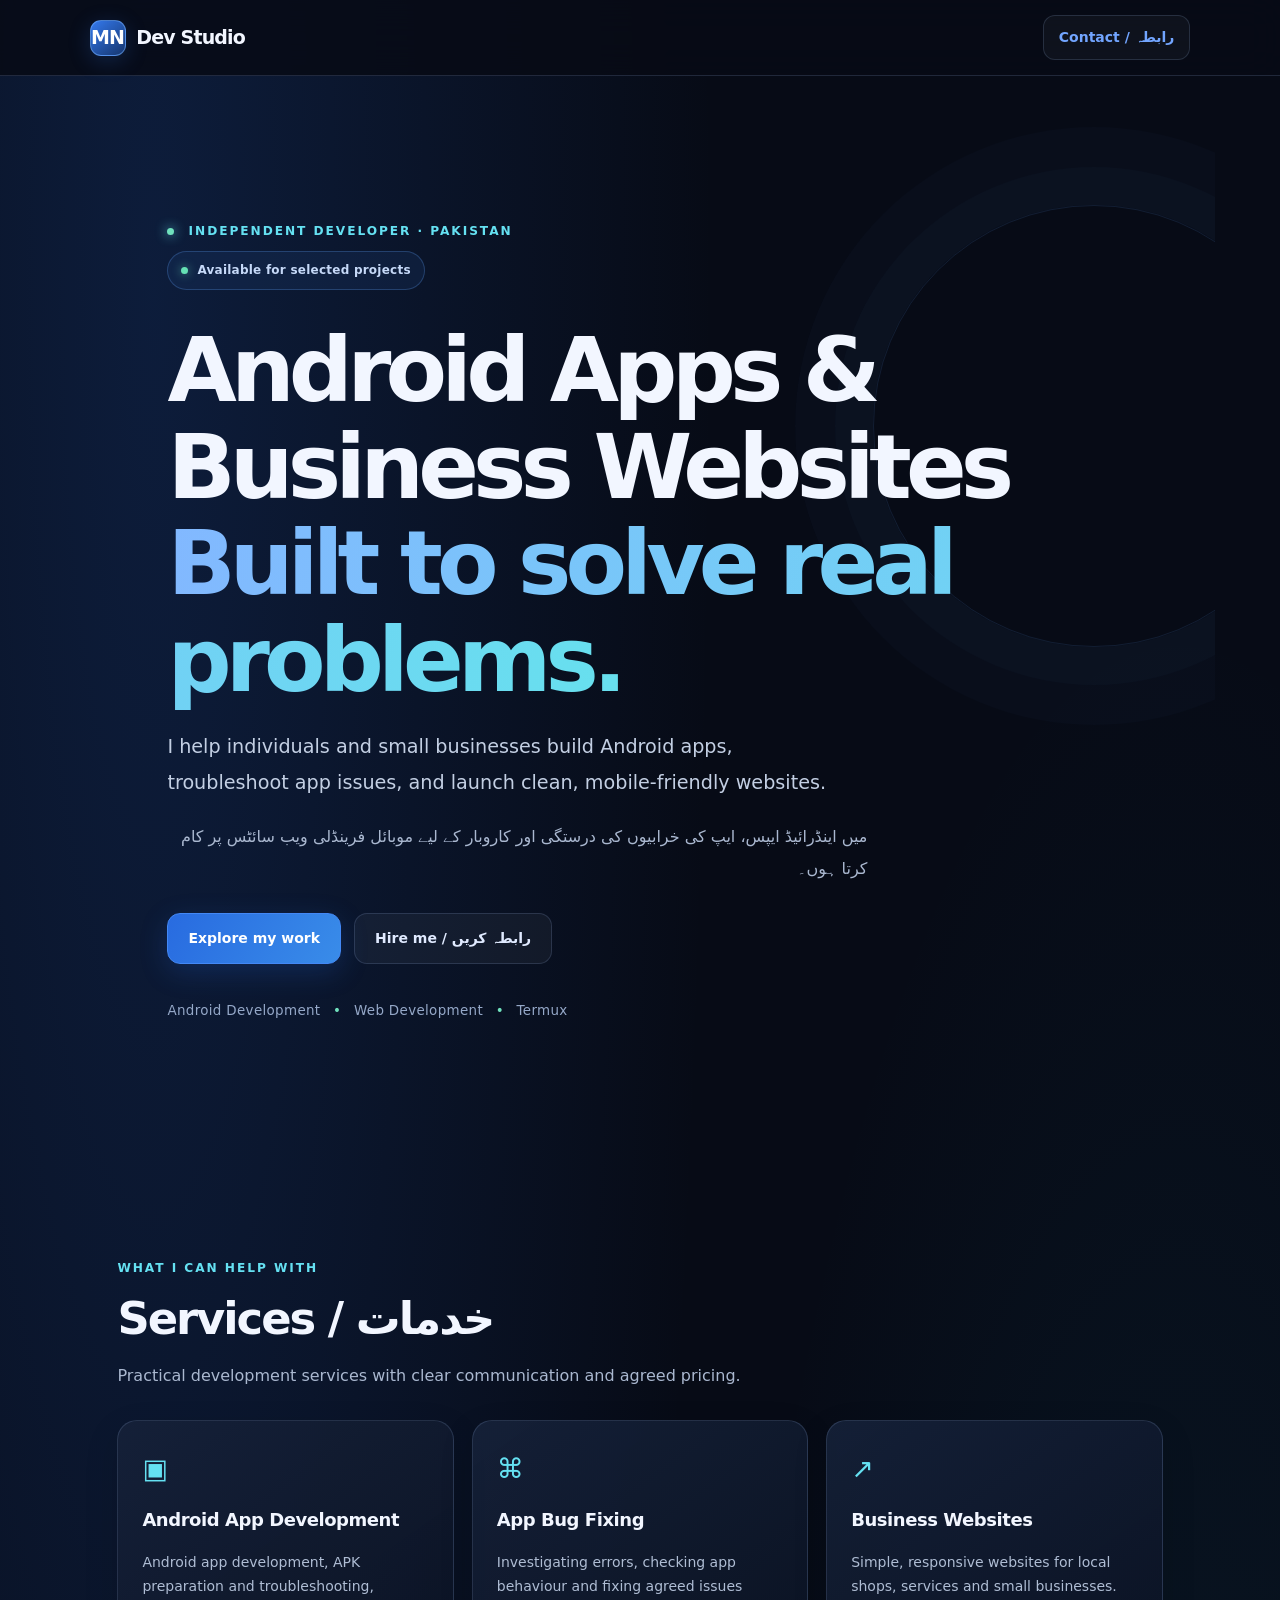
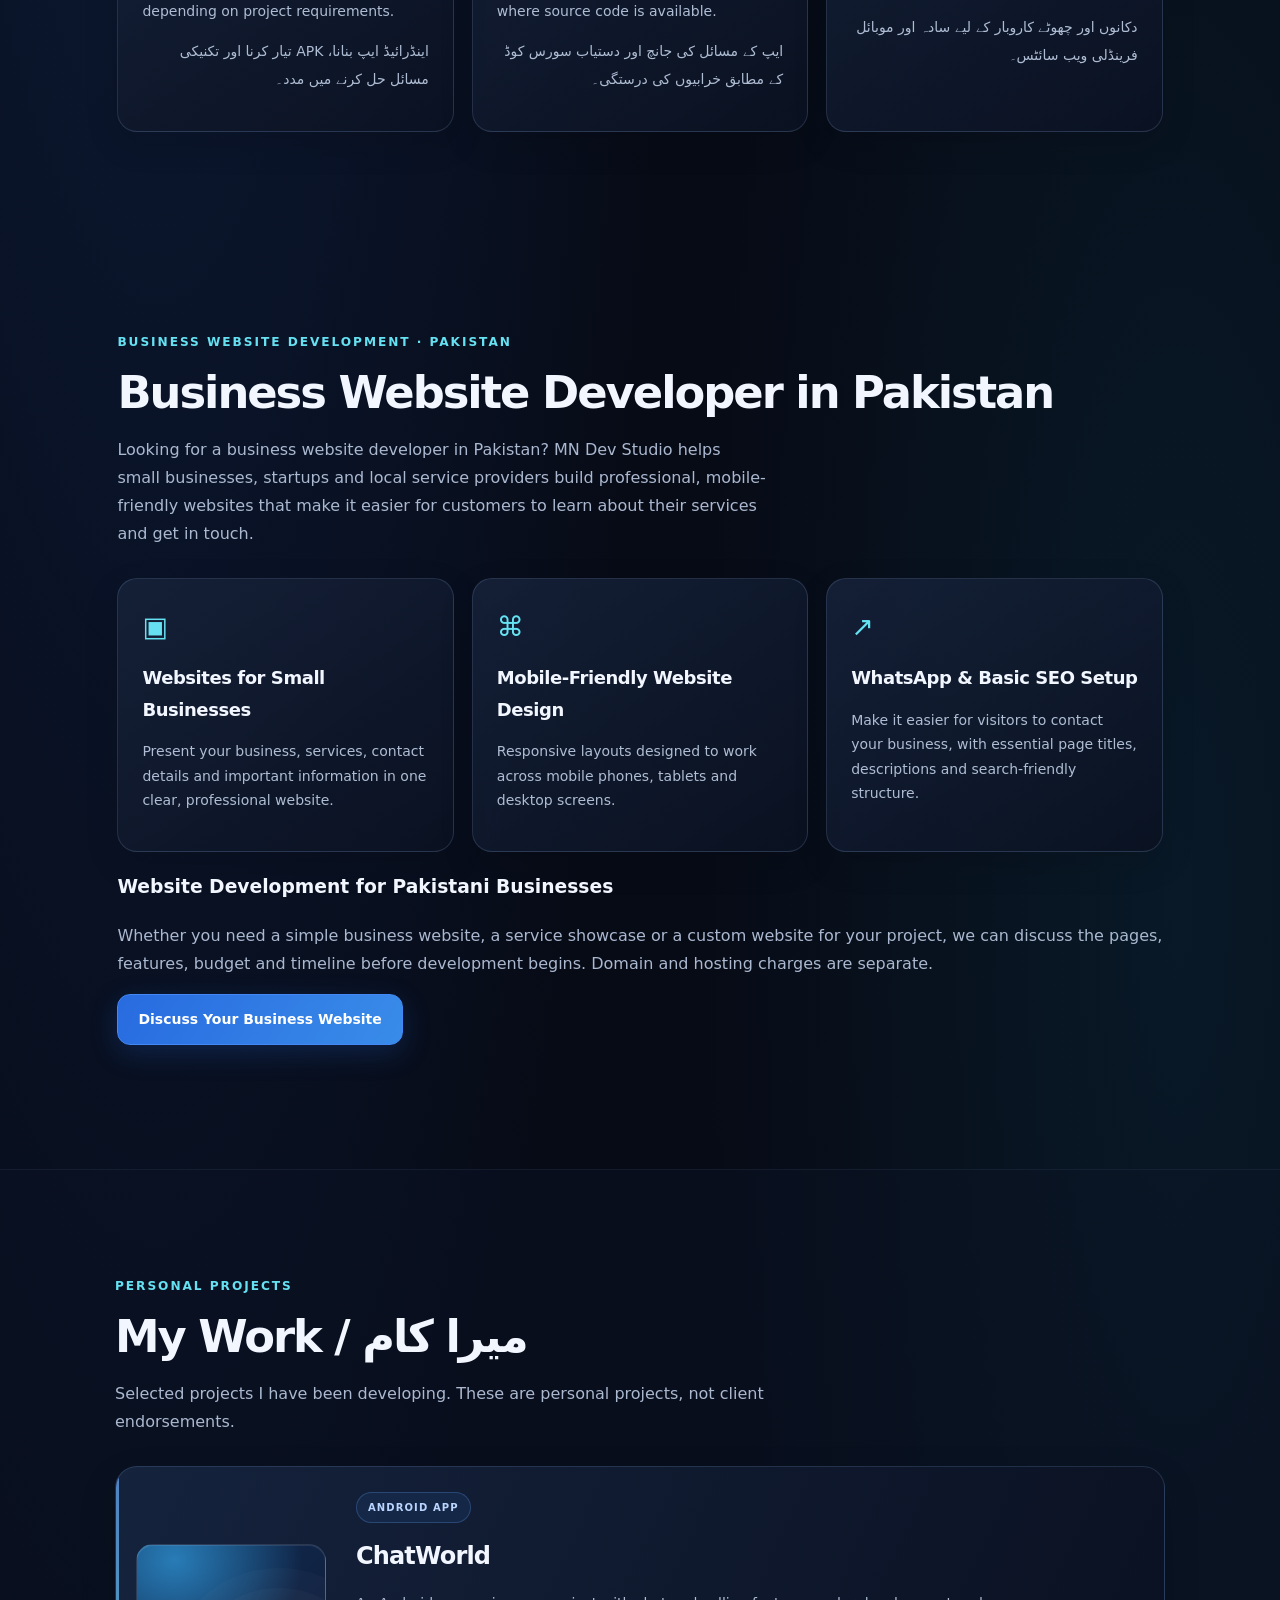
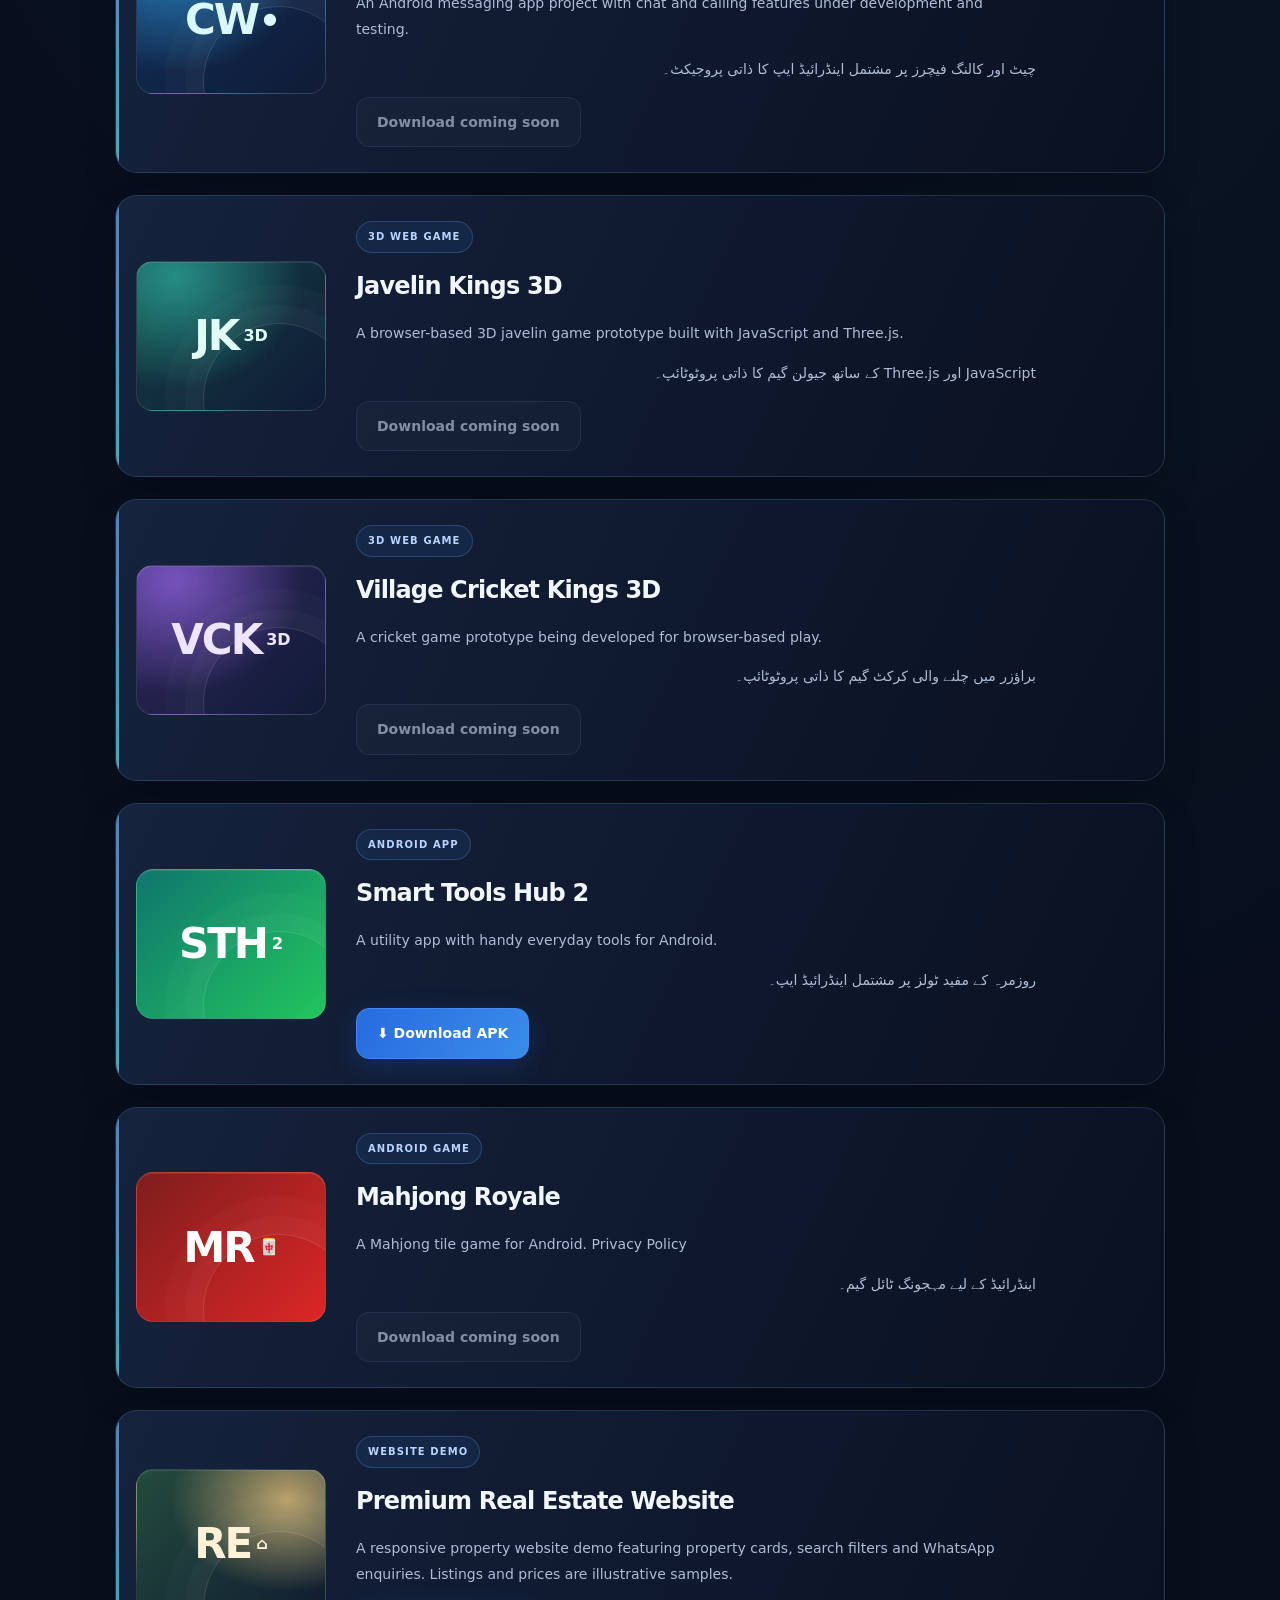
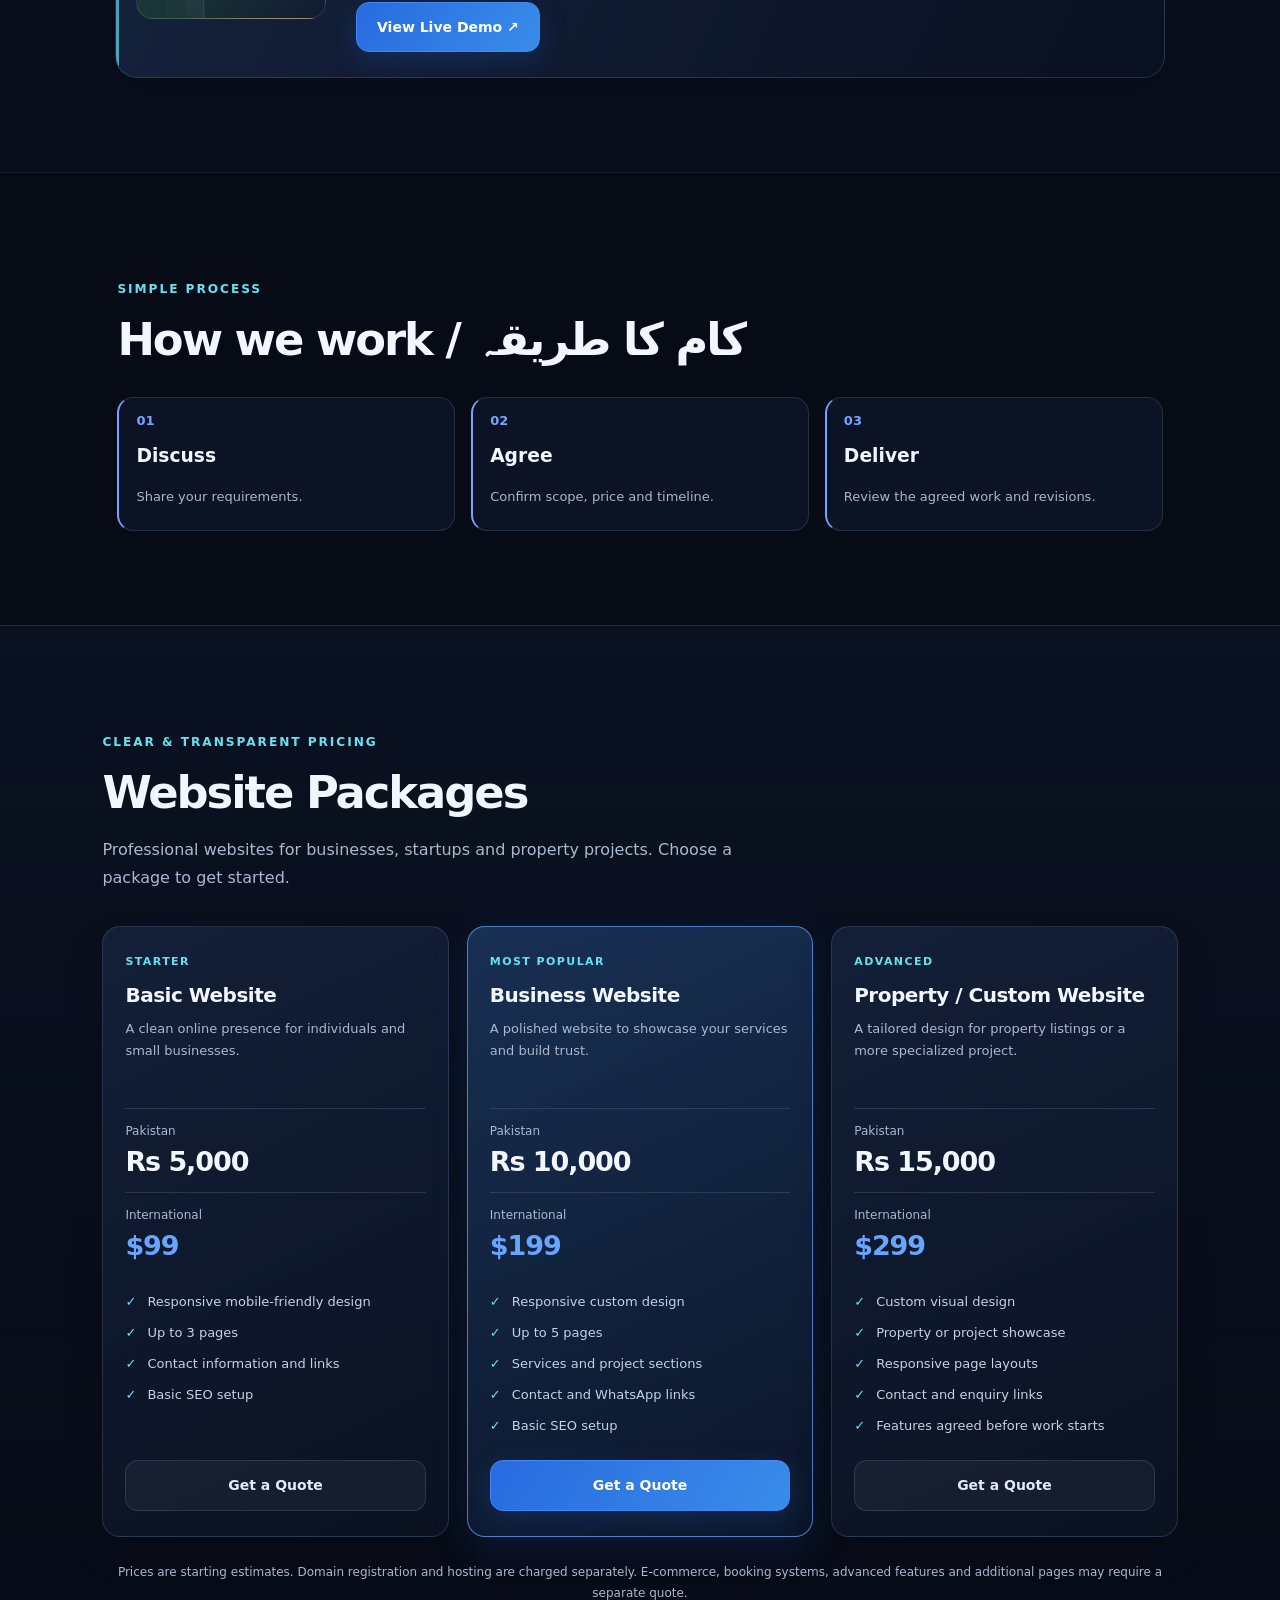
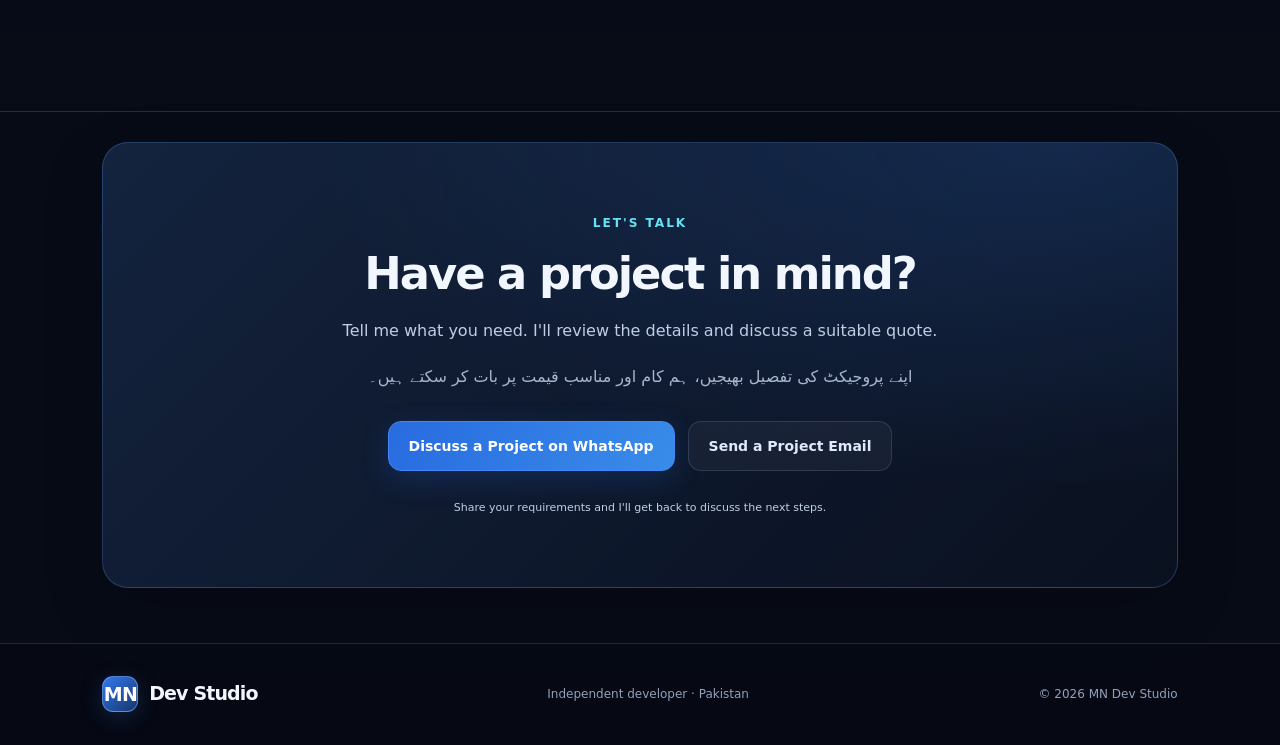
==== commit eab786dc: "Add Smart Tools Hub 2, Mahjong Royale and download buttons" ====
--- a/index.html
+++ b/index.html
@@ -25,7 +25,7 @@
   }
   </script>
 
-  <link rel="stylesheet" href="style.css?v=20261026-premium1">
+  <link rel="stylesheet" href="style.css?v=downloads1">
 </head>
 <body>
   <header class="topbar">
@@ -121,6 +121,7 @@
             <h3>ChatWorld</h3>
             <p>An Android messaging app project with chat and calling features under development and testing.</p>
             <p class="urdu" lang="ur" dir="rtl">چیٹ اور کالنگ فیچرز پر مشتمل اینڈرائیڈ ایپ کا ذاتی پروجیکٹ۔</p>
+          <div class="project-actions"><span class="btn secondary disabled">Download coming soon</span></div>
           </div>
         </article>
         <article class="project">
@@ -130,6 +131,7 @@
             <h3>Javelin Kings 3D</h3>
             <p>A browser-based 3D javelin game prototype built with JavaScript and Three.js.</p>
             <p class="urdu" lang="ur" dir="rtl">JavaScript اور Three.js کے ساتھ جیولن گیم کا ذاتی پروٹوٹائپ۔</p>
+          <div class="project-actions"><span class="btn secondary disabled">Download coming soon</span></div>
           </div>
         </article>
         <article class="project">
@@ -139,6 +141,27 @@
             <h3>Village Cricket Kings 3D</h3>
             <p>A cricket game prototype being developed for browser-based play.</p>
             <p class="urdu" lang="ur" dir="rtl">براؤزر میں چلنے والی کرکٹ گیم کا ذاتی پروٹوٹائپ۔</p>
+          <div class="project-actions"><span class="btn secondary disabled">Download coming soon</span></div>
+          </div>
+        </article>
+        <article class="project">
+          <div class="project-art tools-art">STH<span>2</span></div>
+          <div class="project-info">
+            <span class="tag">ANDROID APP</span>
+            <h3>Smart Tools Hub 2</h3>
+            <p>A utility app with handy everyday tools for Android.</p>
+            <p class="urdu" lang="ur" dir="rtl">روزمرہ کے مفید ٹولز پر مشتمل اینڈرائیڈ ایپ۔</p>
+            <div class="project-actions"><a class="btn primary" href="https://miannaveed987.github.io/smart-tools-hub-2.apk" download rel="noopener">⬇ Download APK</a></div>
+          </div>
+        </article>
+        <article class="project">
+          <div class="project-art mahjong-art">MR<span>🀄</span></div>
+          <div class="project-info">
+            <span class="tag">ANDROID GAME</span>
+            <h3>Mahjong Royale</h3>
+            <p>A Mahjong tile game for Android. <a href="mahjong-royale-privacy.html">Privacy Policy</a></p>
+            <p class="urdu" lang="ur" dir="rtl">اینڈرائیڈ کے لیے مہجونگ ٹائل گیم۔</p>
+            <div class="project-actions"><span class="btn secondary disabled">Download coming soon</span></div>
           </div>
         </article>
         <article class="project">
--- a/style.css
+++ b/style.css
@@ -743,3 +743,10 @@
     padding: 24px;
   }
 }
+
+.project-actions{margin-top:12px}
+.project-actions .btn{min-height:42px}
+.btn.disabled{opacity:.55;cursor:not-allowed;pointer-events:none}
+.tools-art{background:linear-gradient(135deg,#0f766e,#22c55e);color:#fff}
+
+.mahjong-art{background:linear-gradient(135deg,#7f1d1d,#dc2626);color:#fff}
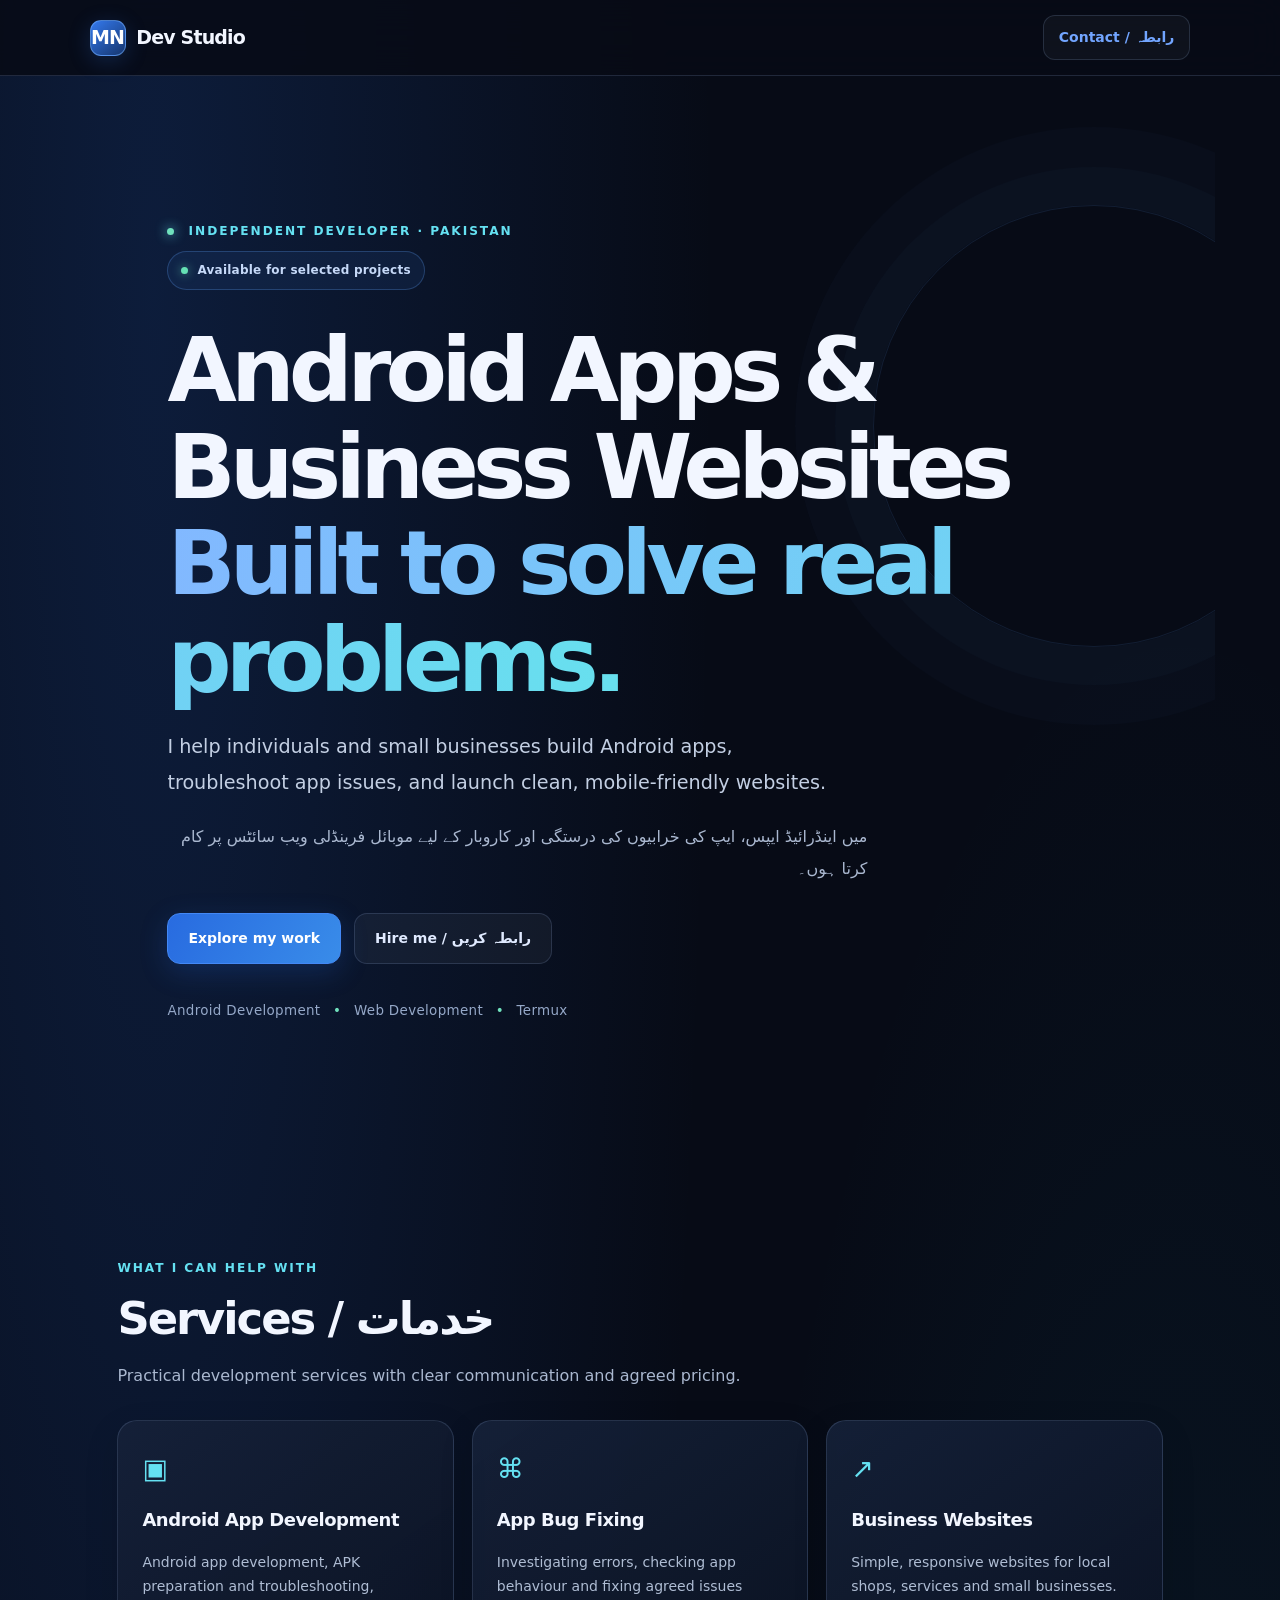
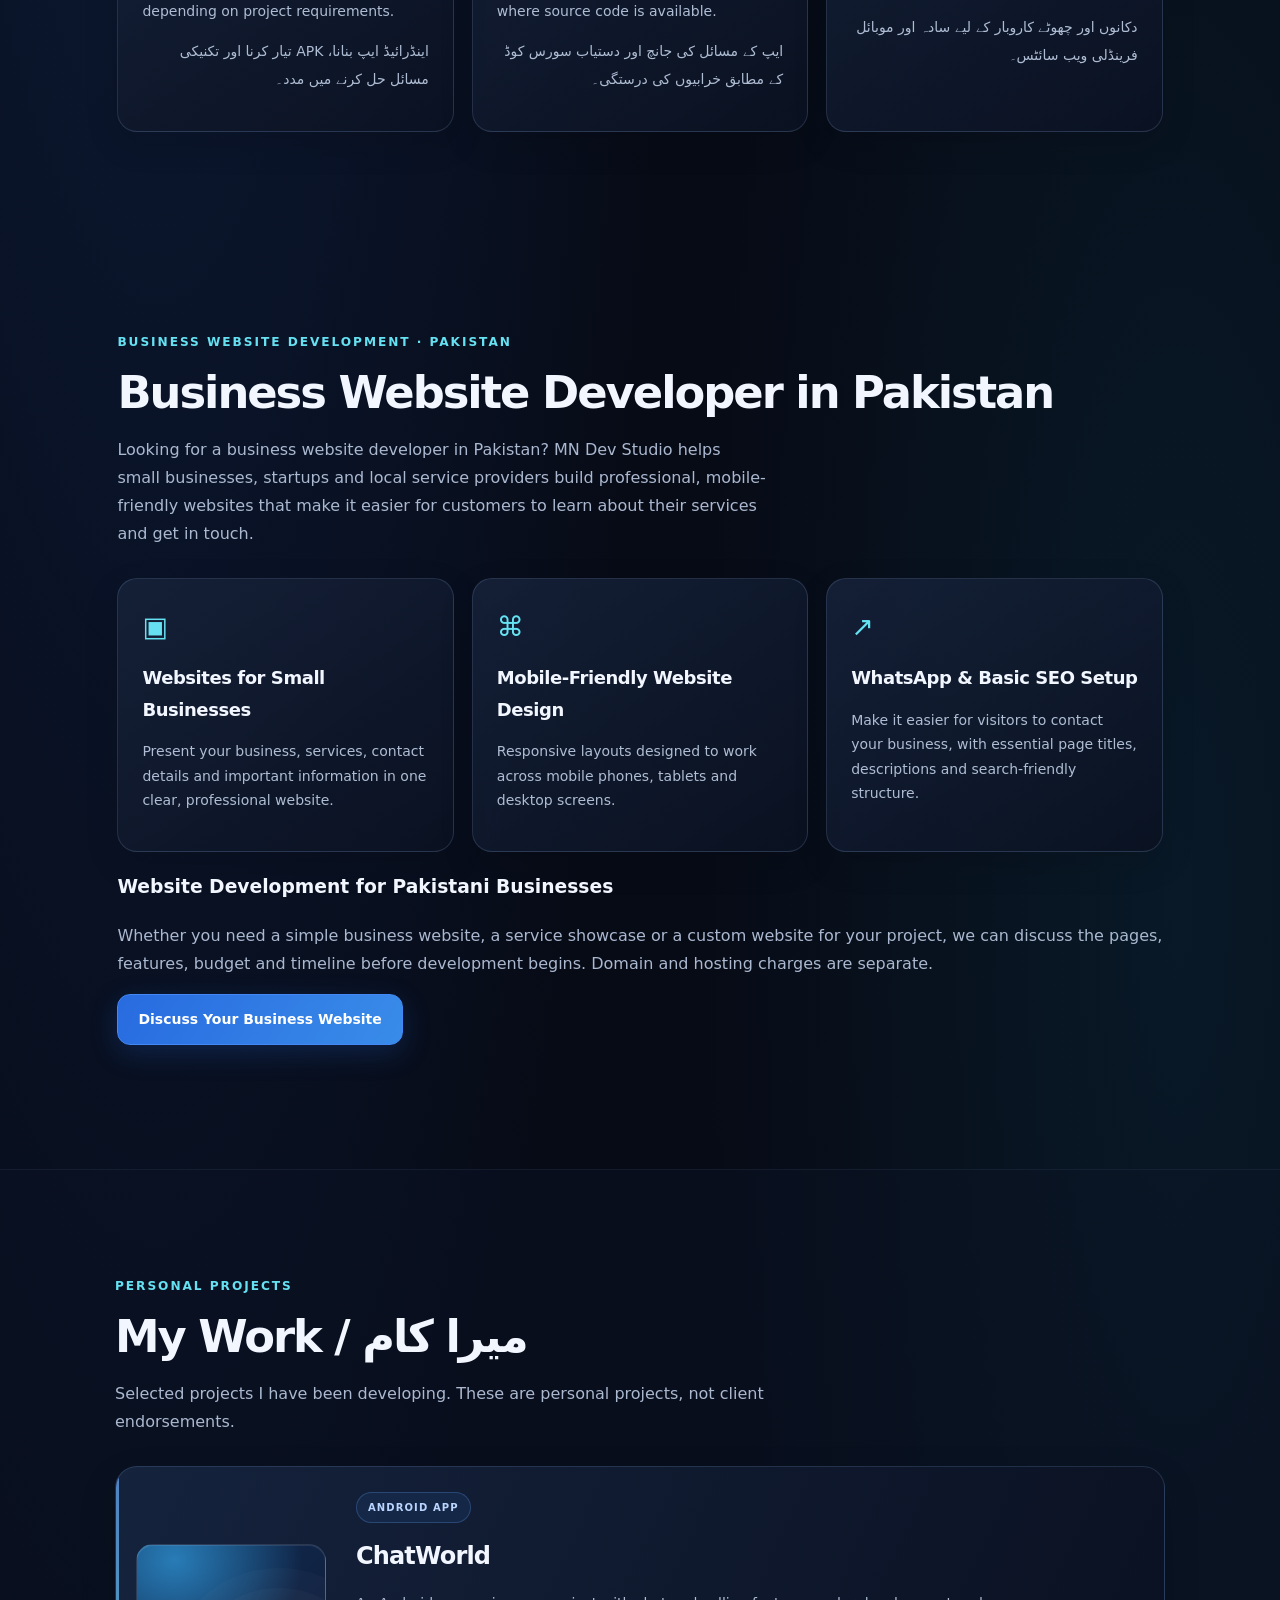
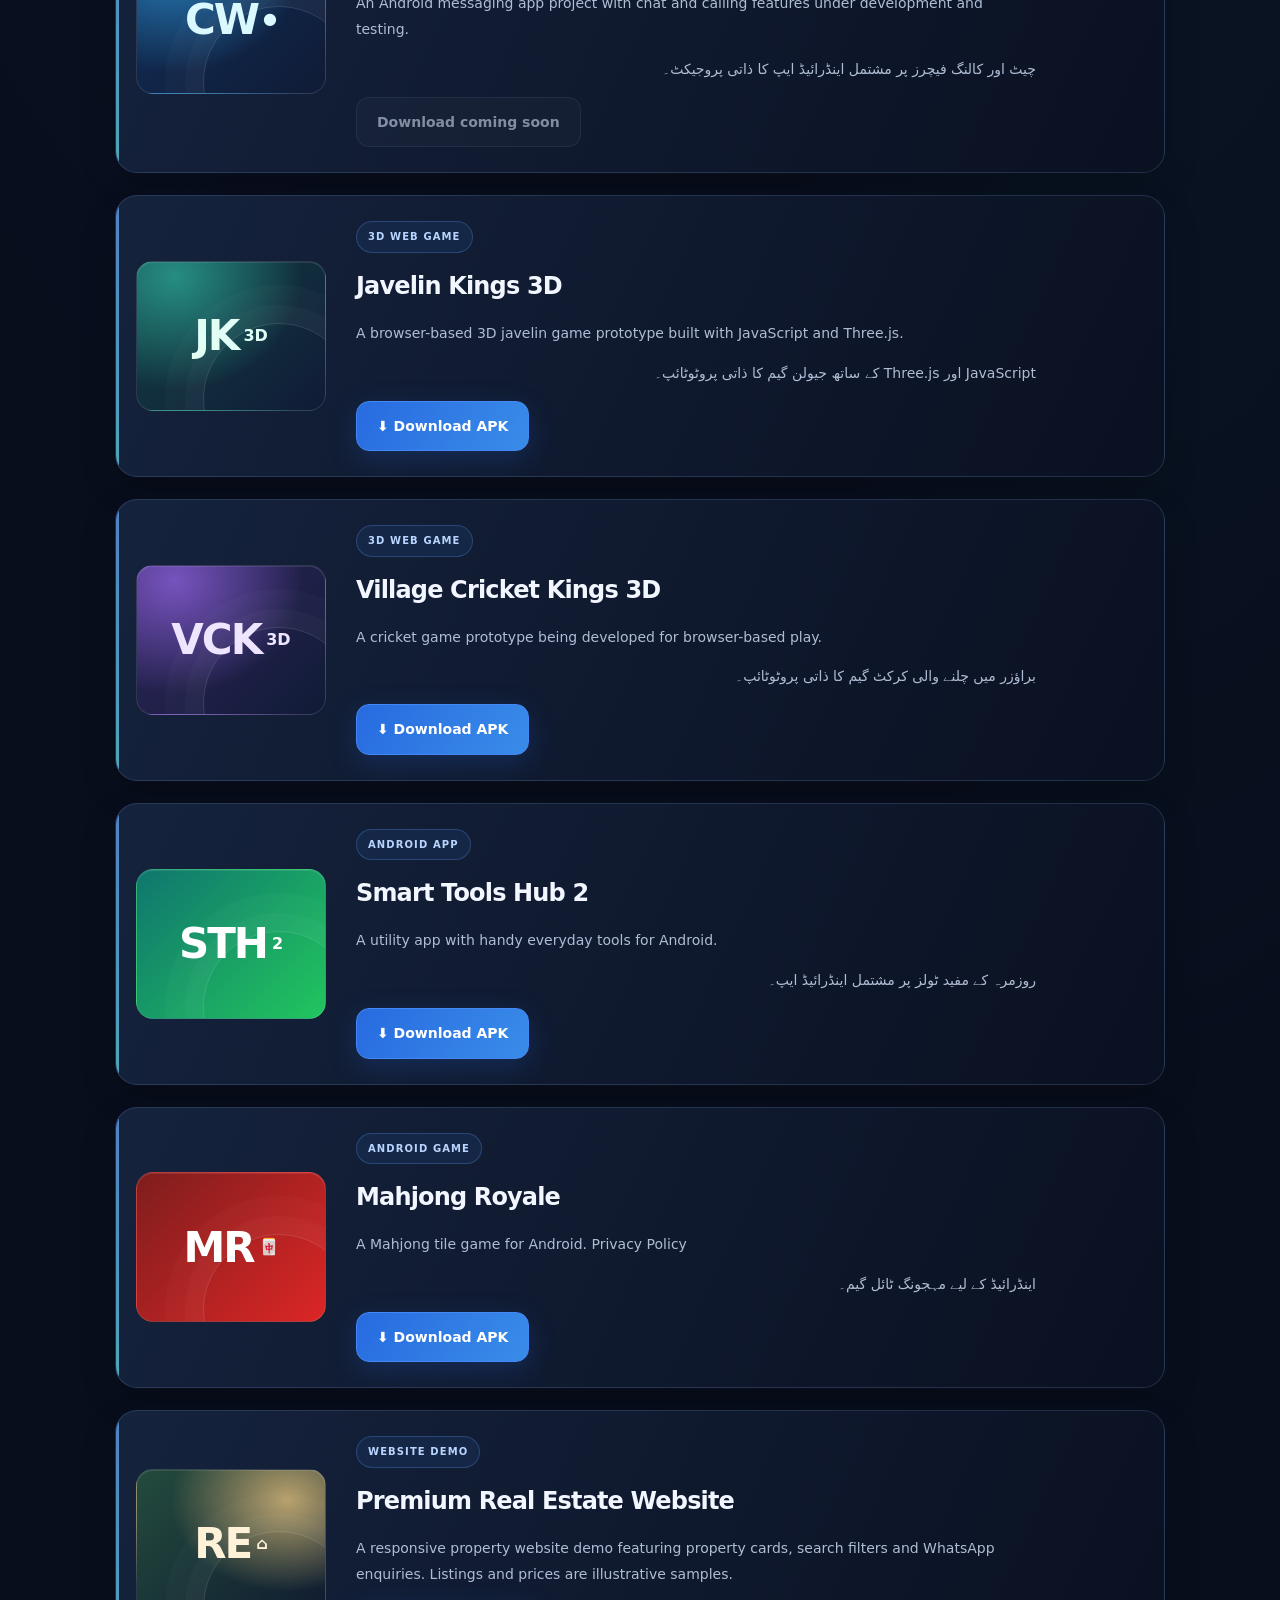
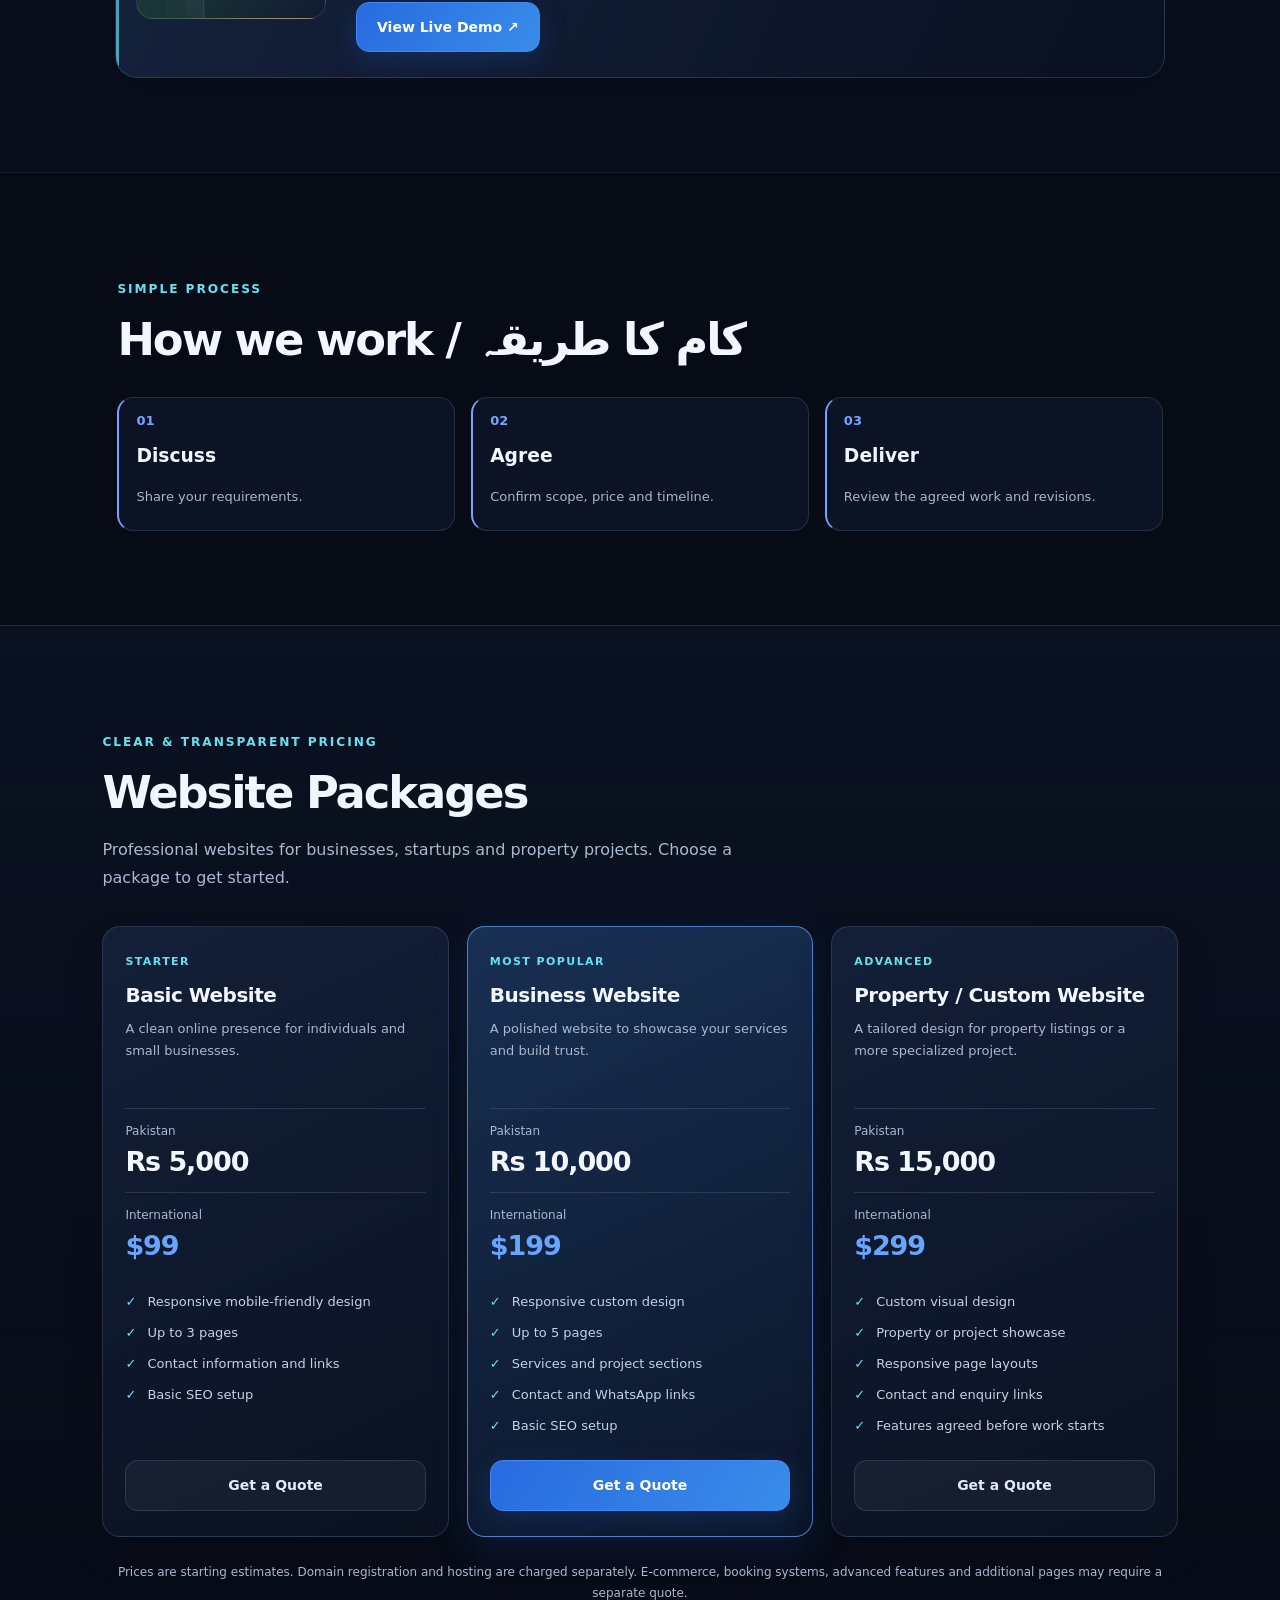
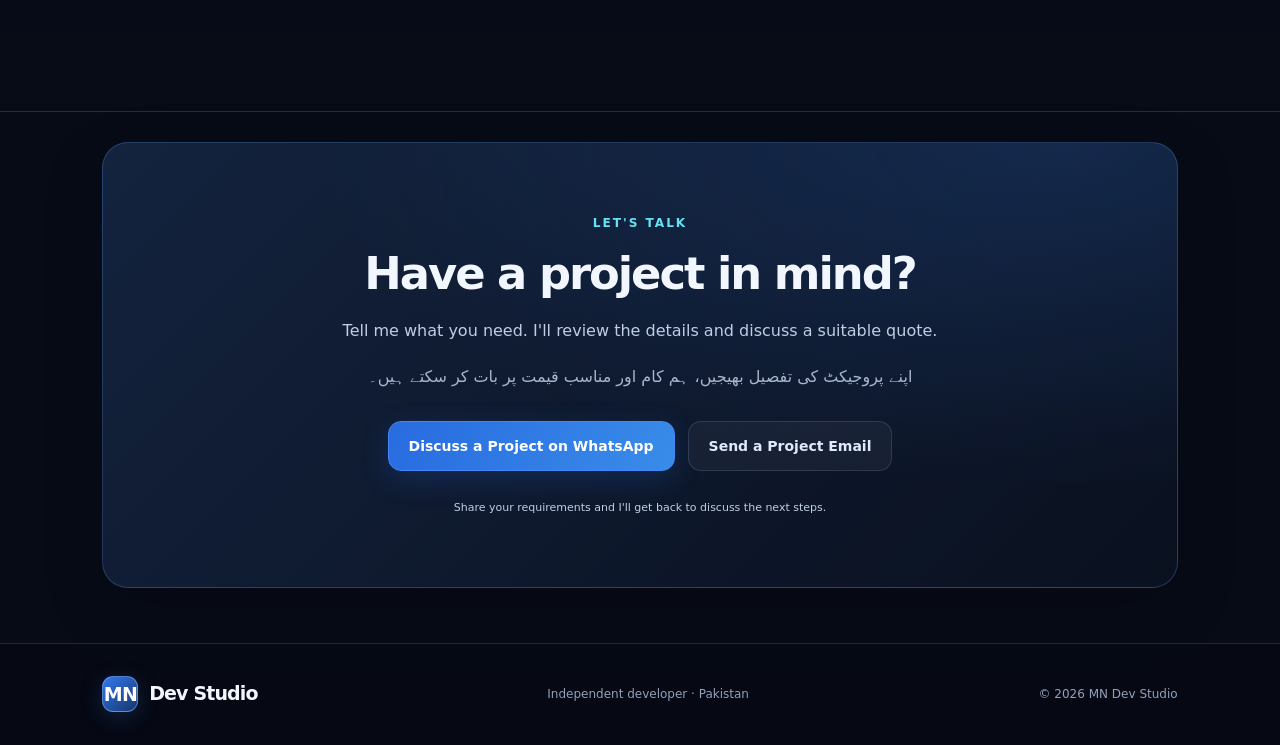
==== commit 3afdd3bf: "Add APK downloads" ====
--- a/index.html
+++ b/index.html
@@ -131,7 +131,7 @@
             <h3>Javelin Kings 3D</h3>
             <p>A browser-based 3D javelin game prototype built with JavaScript and Three.js.</p>
             <p class="urdu" lang="ur" dir="rtl">JavaScript اور Three.js کے ساتھ جیولن گیم کا ذاتی پروٹوٹائپ۔</p>
-          <div class="project-actions"><span class="btn secondary disabled">Download coming soon</span></div>
+          <div class="project-actions"><a class="btn primary" href="apks/JavelinKings3D.apk" download rel="noopener">⬇ Download APK</a></div>
           </div>
         </article>
         <article class="project">
@@ -141,7 +141,7 @@
             <h3>Village Cricket Kings 3D</h3>
             <p>A cricket game prototype being developed for browser-based play.</p>
             <p class="urdu" lang="ur" dir="rtl">براؤزر میں چلنے والی کرکٹ گیم کا ذاتی پروٹوٹائپ۔</p>
-          <div class="project-actions"><span class="btn secondary disabled">Download coming soon</span></div>
+          <div class="project-actions"><a class="btn primary" href="apks/VillageCricketKings3D.apk" download rel="noopener">⬇ Download APK</a></div>
           </div>
         </article>
         <article class="project">
@@ -161,7 +161,7 @@
             <h3>Mahjong Royale</h3>
             <p>A Mahjong tile game for Android. <a href="mahjong-royale-privacy.html">Privacy Policy</a></p>
             <p class="urdu" lang="ur" dir="rtl">اینڈرائیڈ کے لیے مہجونگ ٹائل گیم۔</p>
-            <div class="project-actions"><span class="btn secondary disabled">Download coming soon</span></div>
+            <div class="project-actions"><a class="btn primary" href="apks/MahjongRoyale.apk" download rel="noopener">⬇ Download APK</a></div>
           </div>
         </article>
         <article class="project">
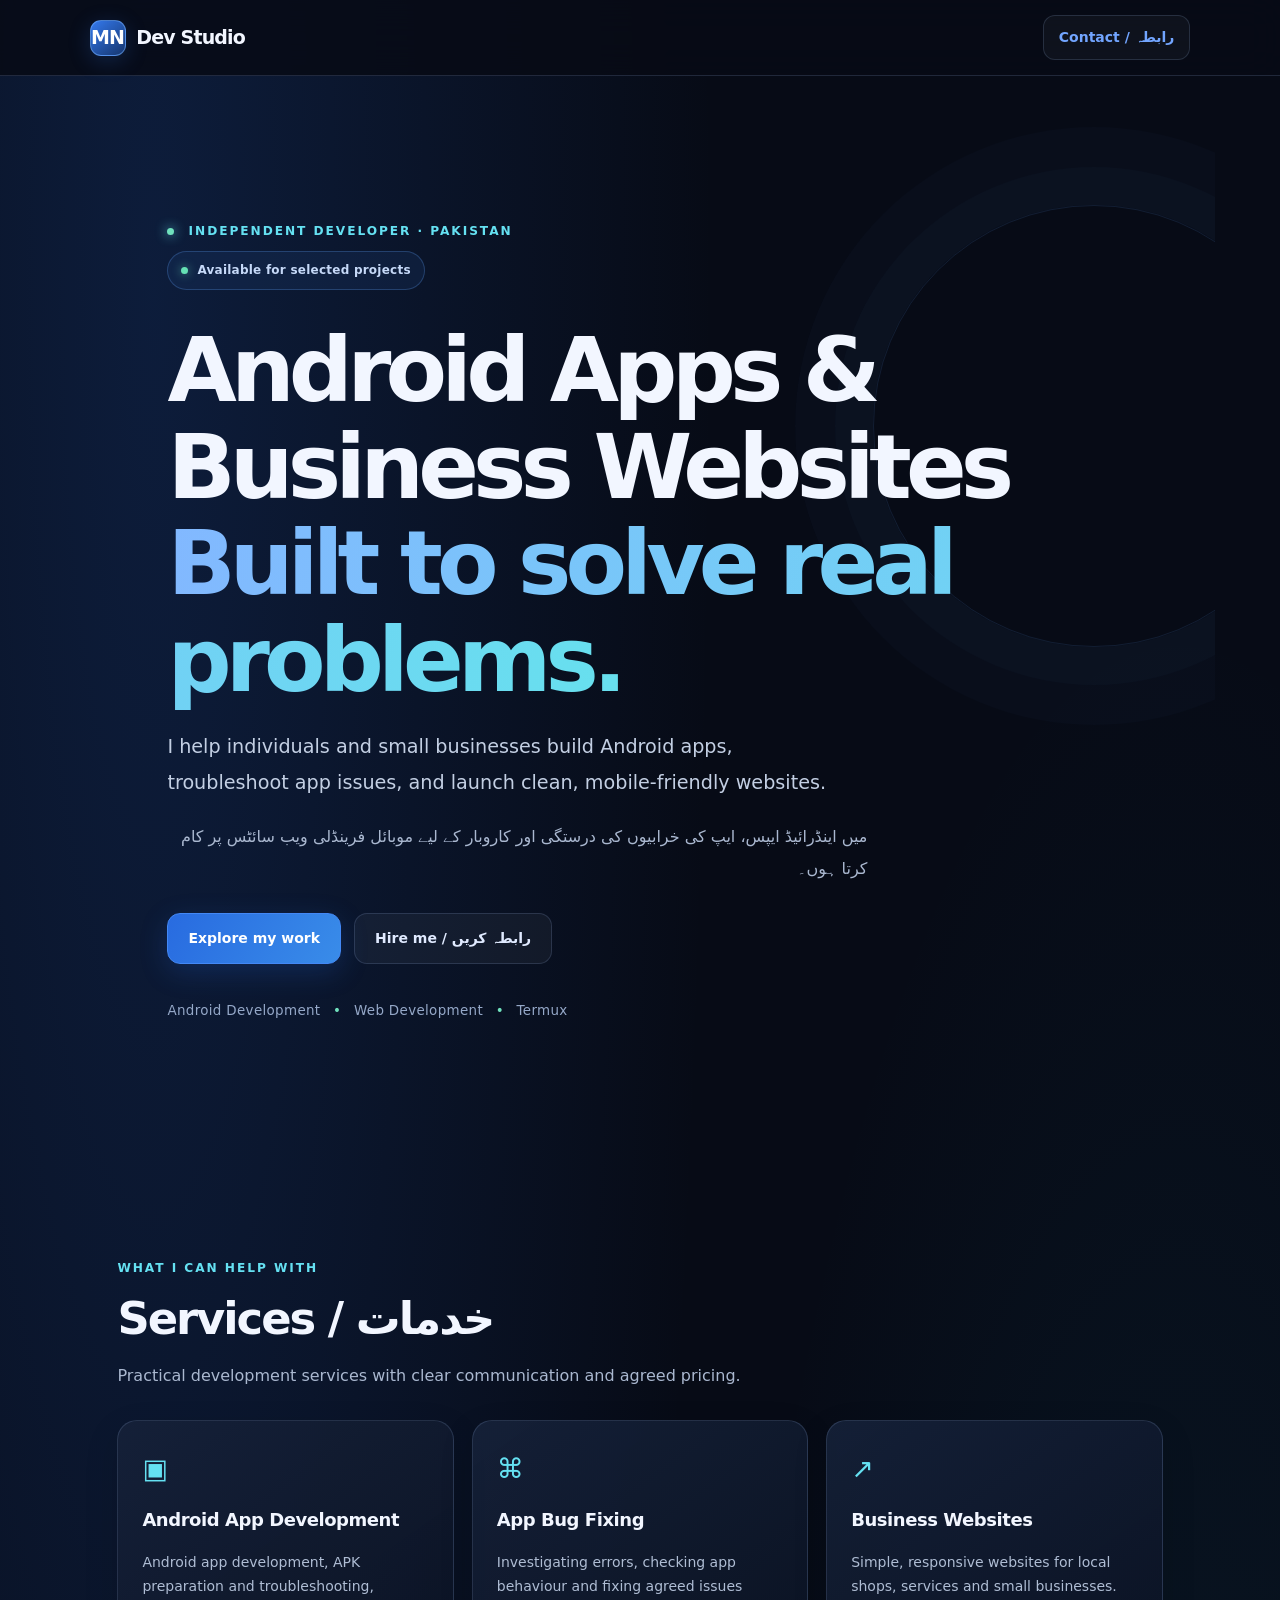
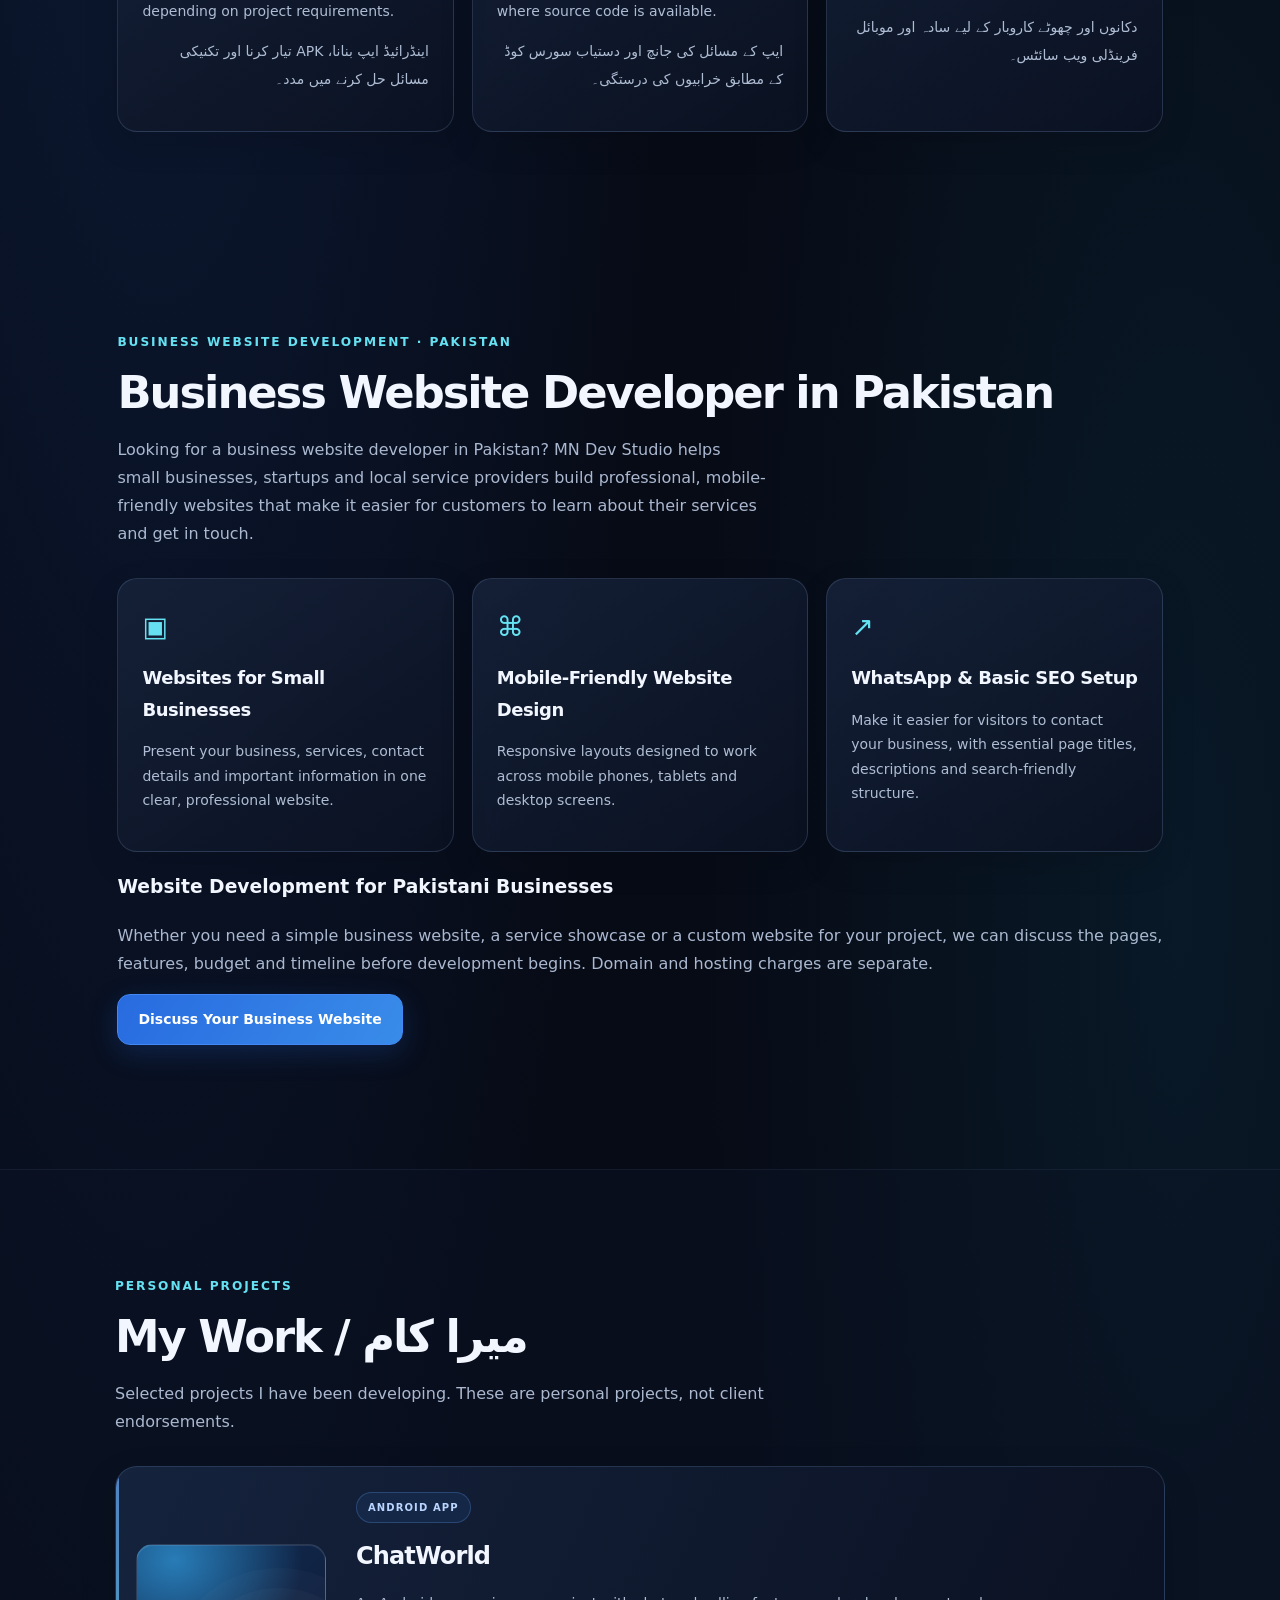
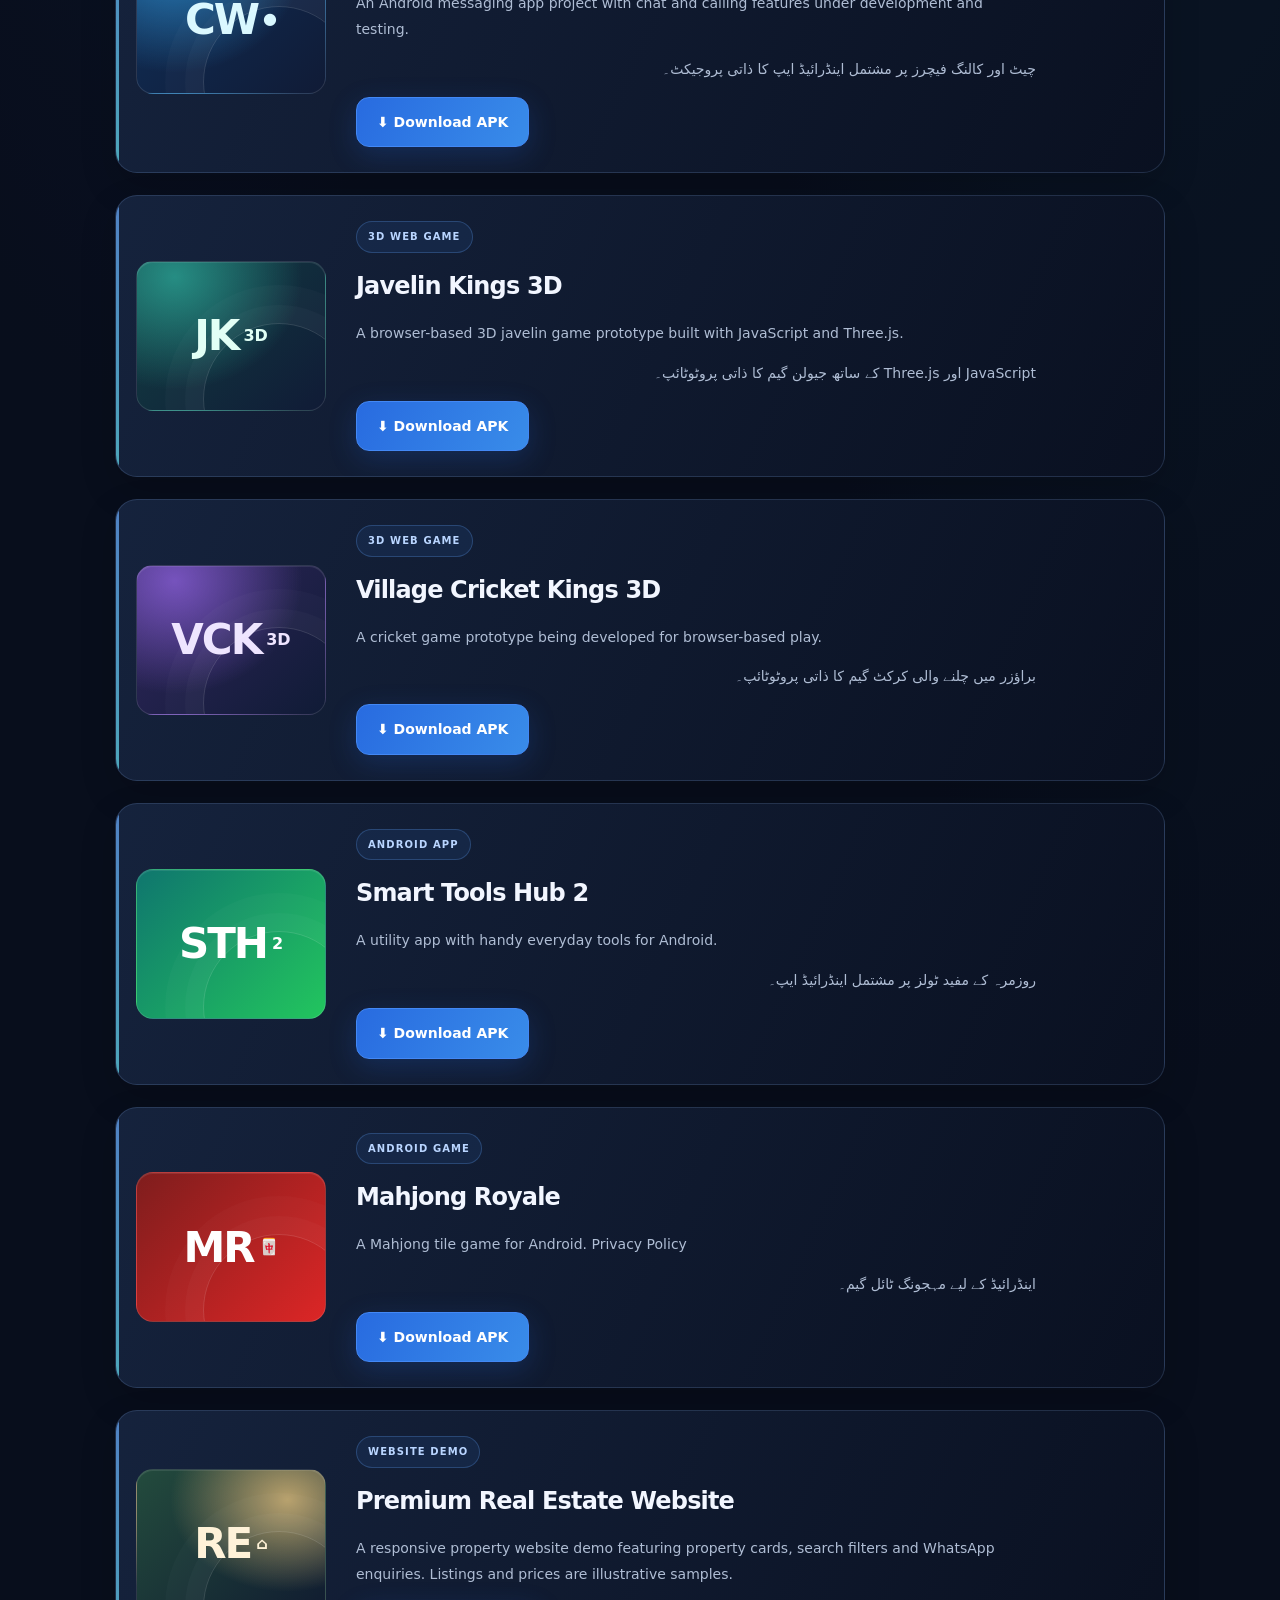
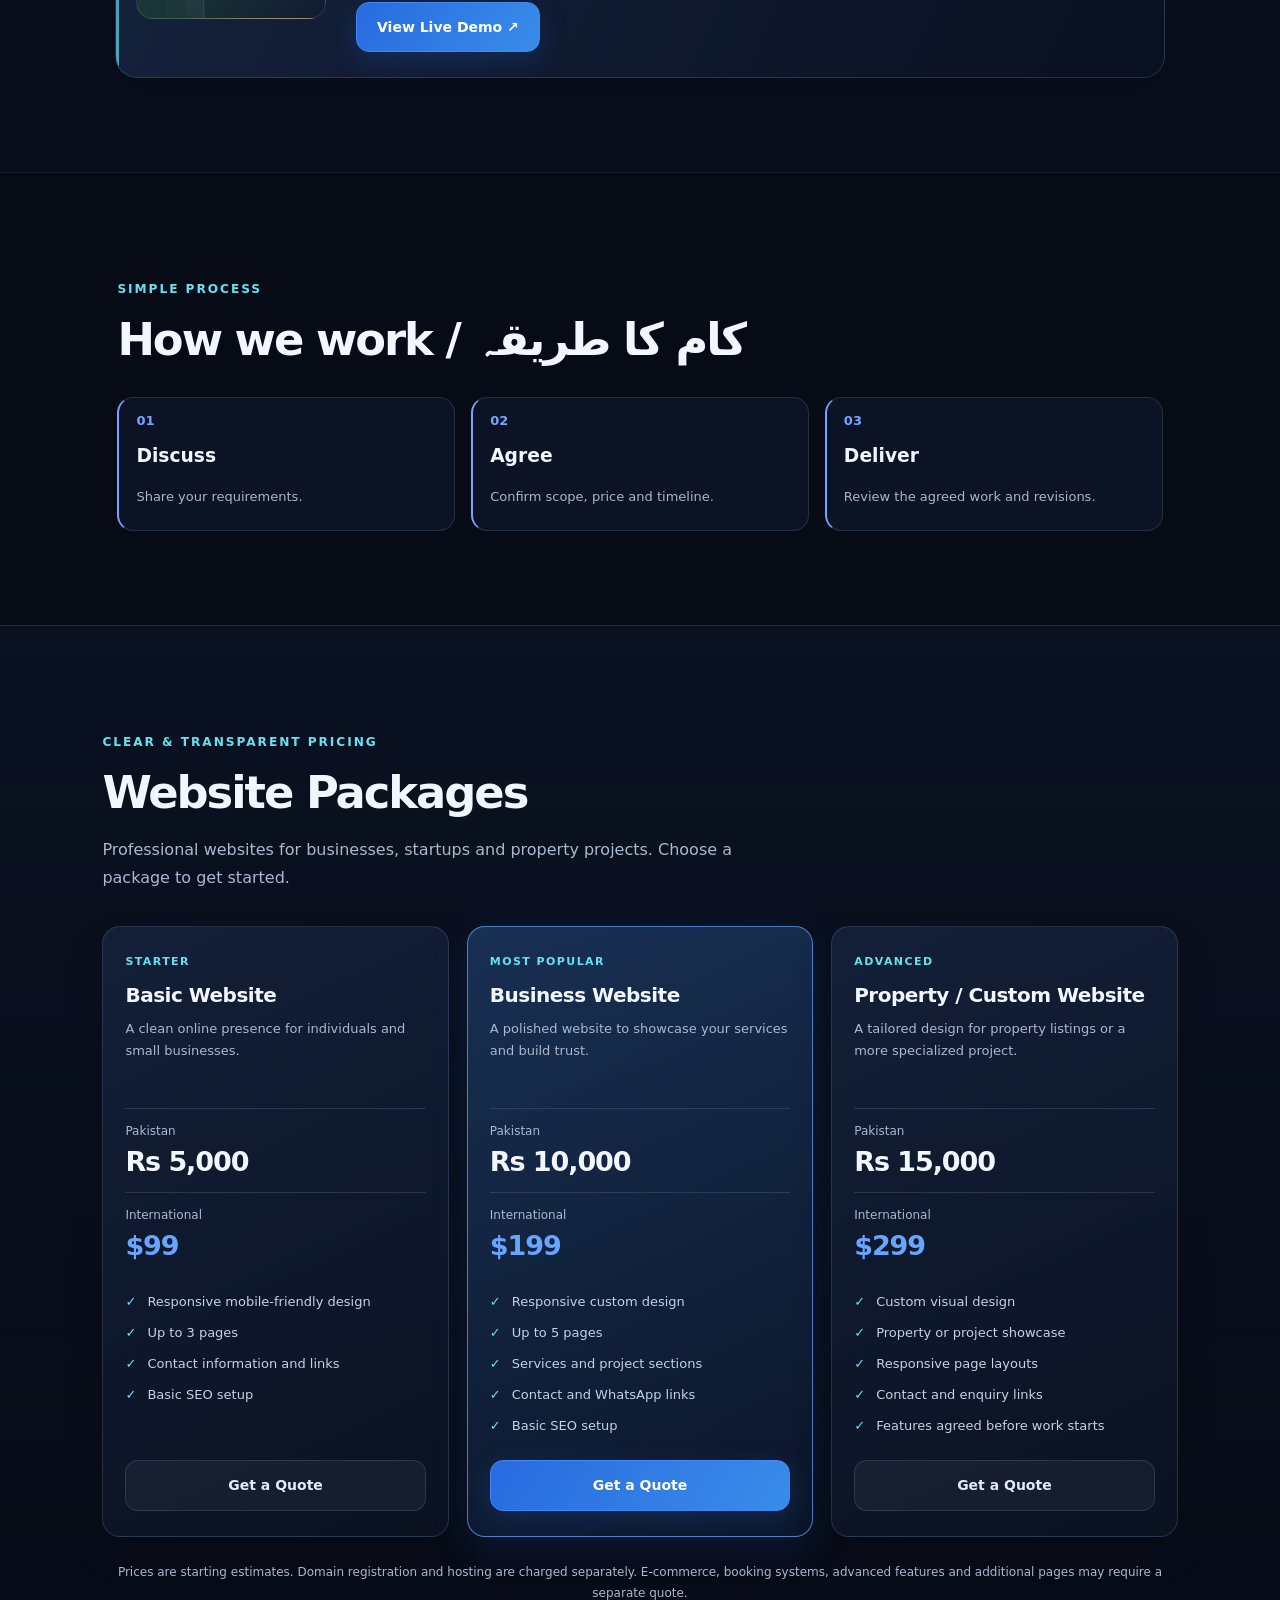
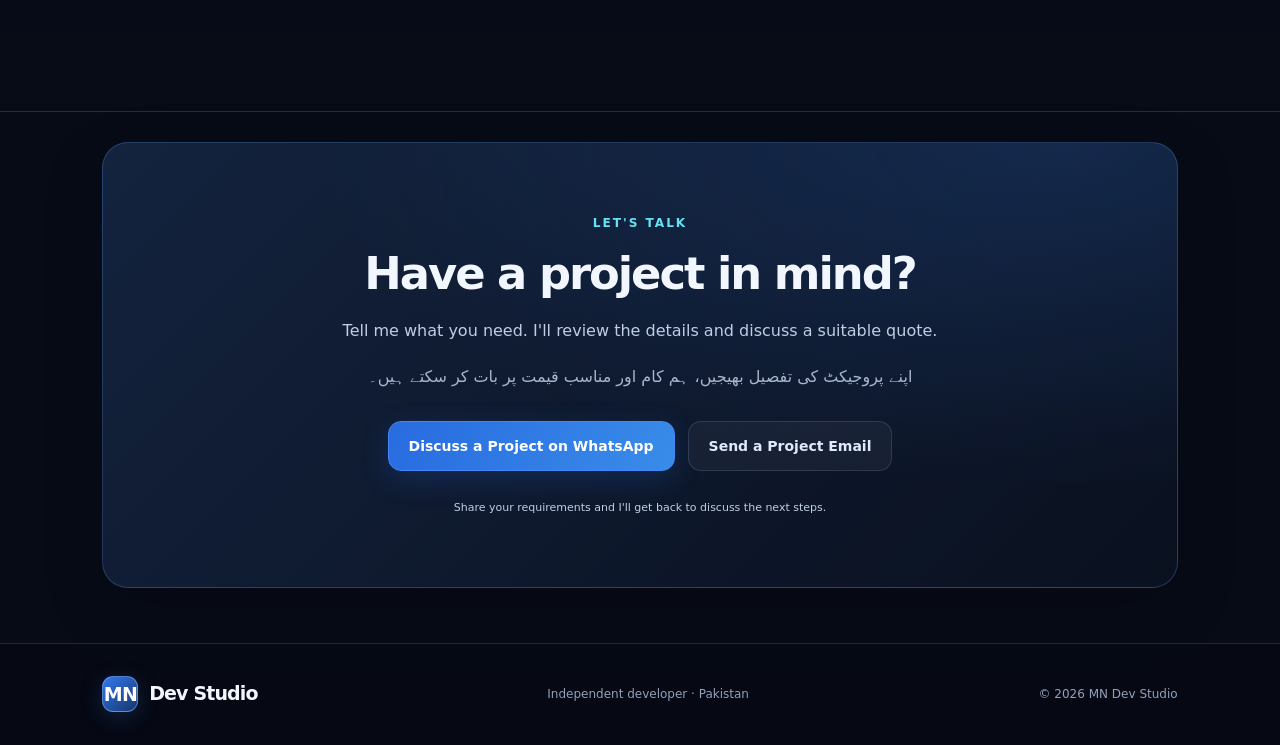
==== commit 7e98fcc2: "Add ChatWorld download" ====
--- a/index.html
+++ b/index.html
@@ -121,7 +121,7 @@
             <h3>ChatWorld</h3>
             <p>An Android messaging app project with chat and calling features under development and testing.</p>
             <p class="urdu" lang="ur" dir="rtl">چیٹ اور کالنگ فیچرز پر مشتمل اینڈرائیڈ ایپ کا ذاتی پروجیکٹ۔</p>
-          <div class="project-actions"><span class="btn secondary disabled">Download coming soon</span></div>
+          <div class="project-actions"><a class="btn primary" href="https://github.com/miannaveed987/mn-dev-studio/releases/download/chatworld-v1.7/ChatWorld-v1.7-Signed.apk" rel="noopener">⬇ Download APK</a></div>
           </div>
         </article>
         <article class="project">
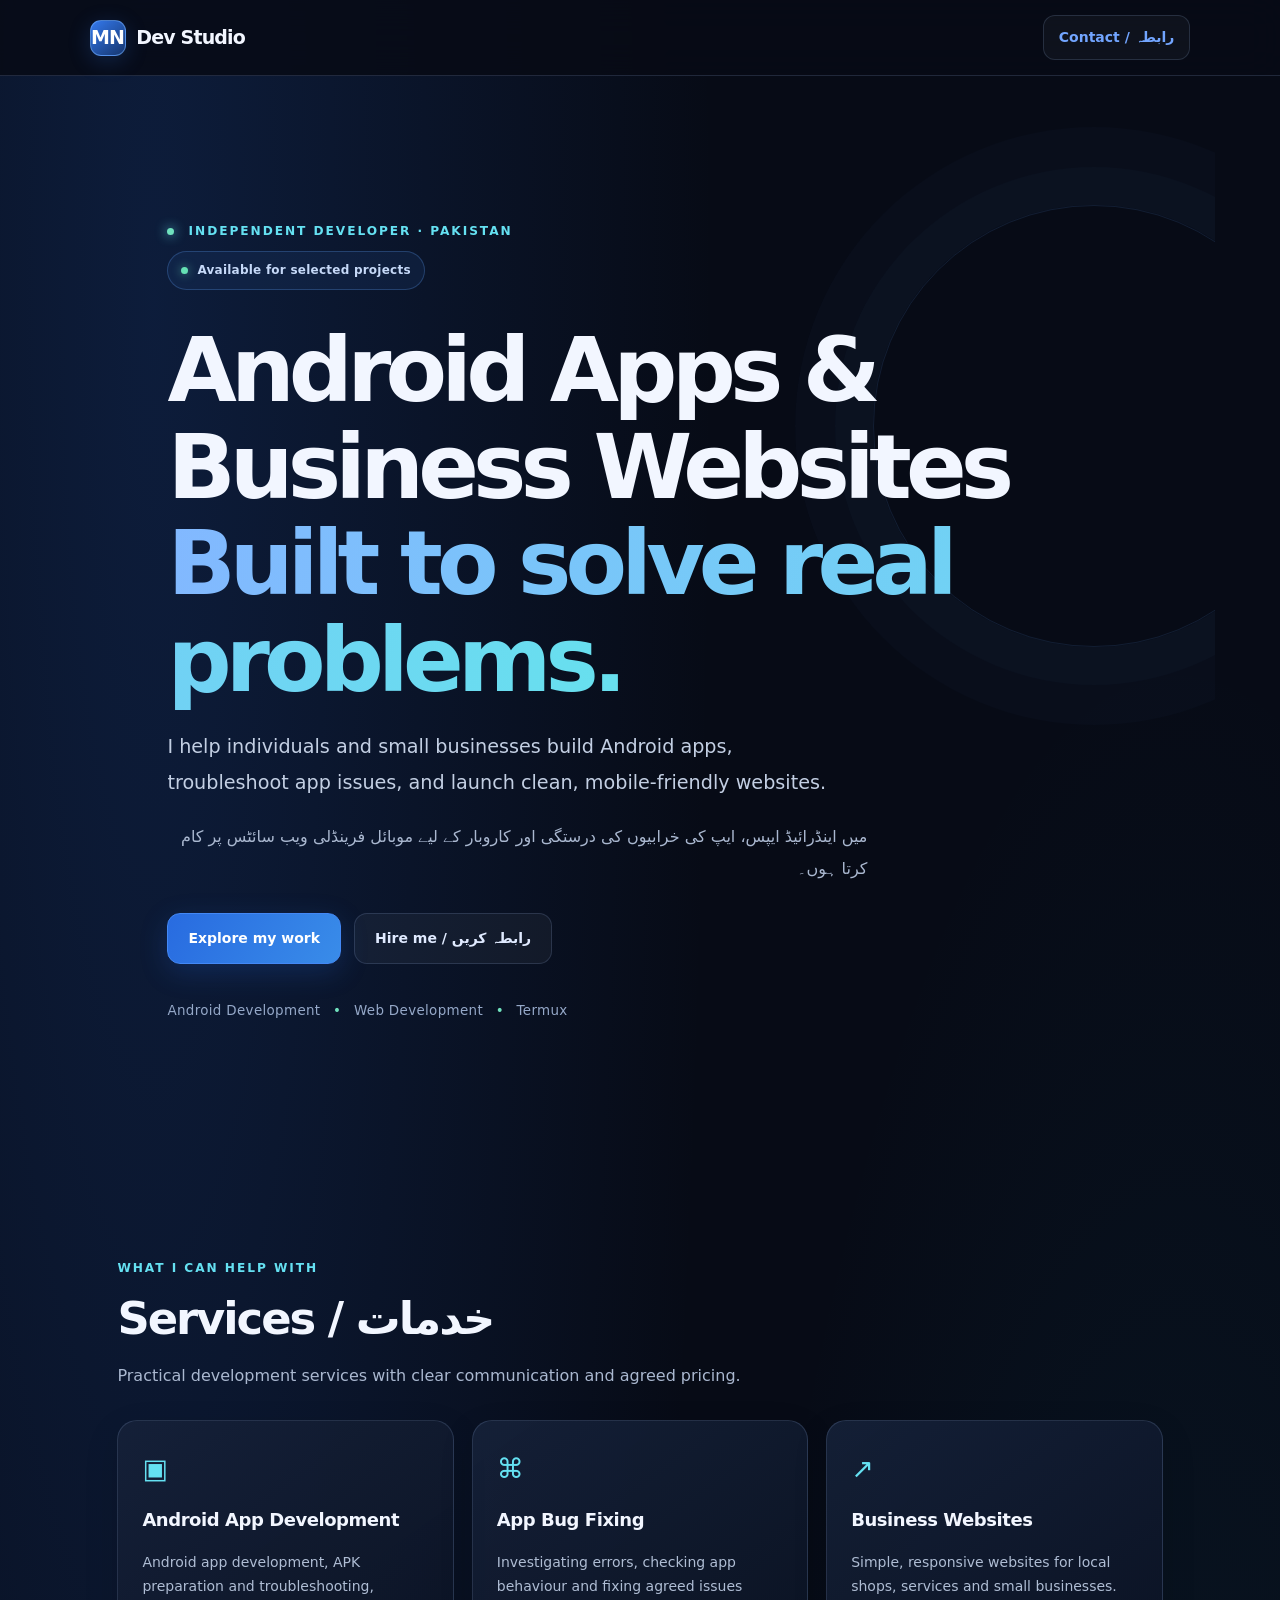
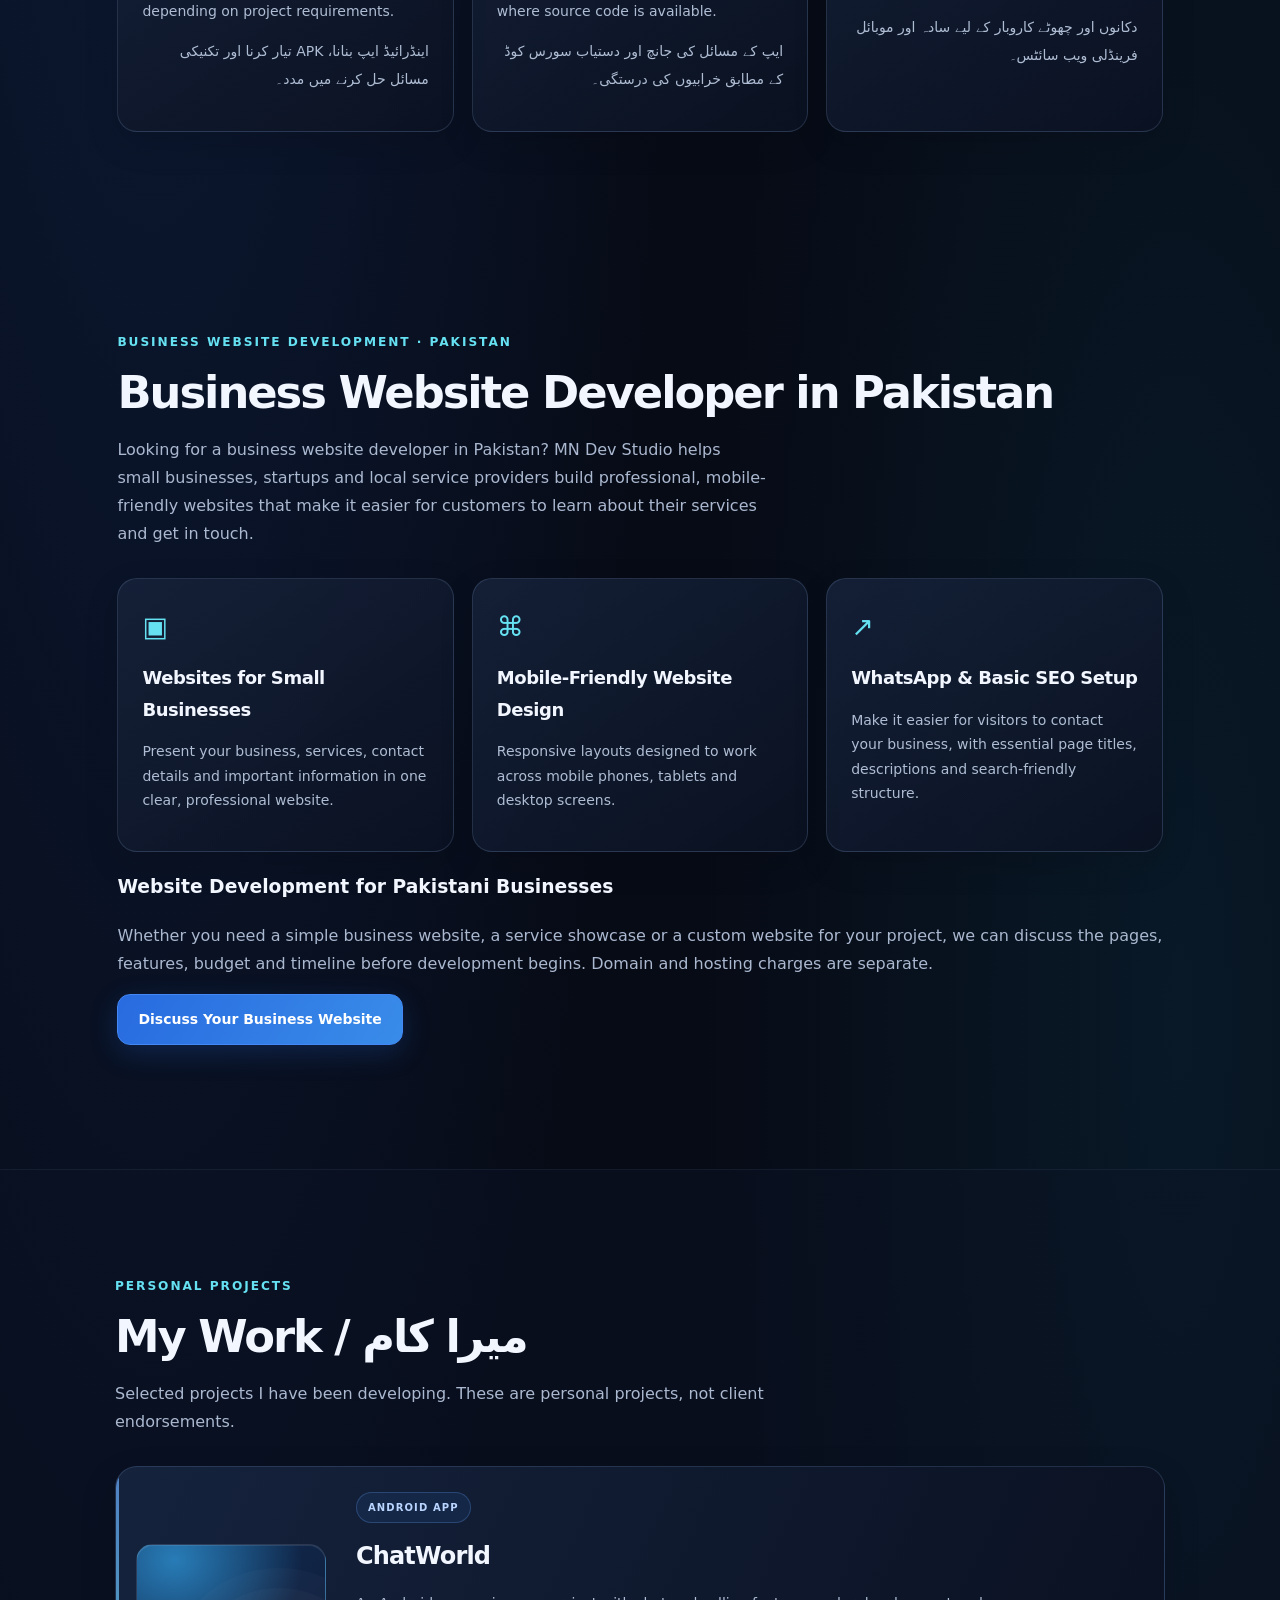
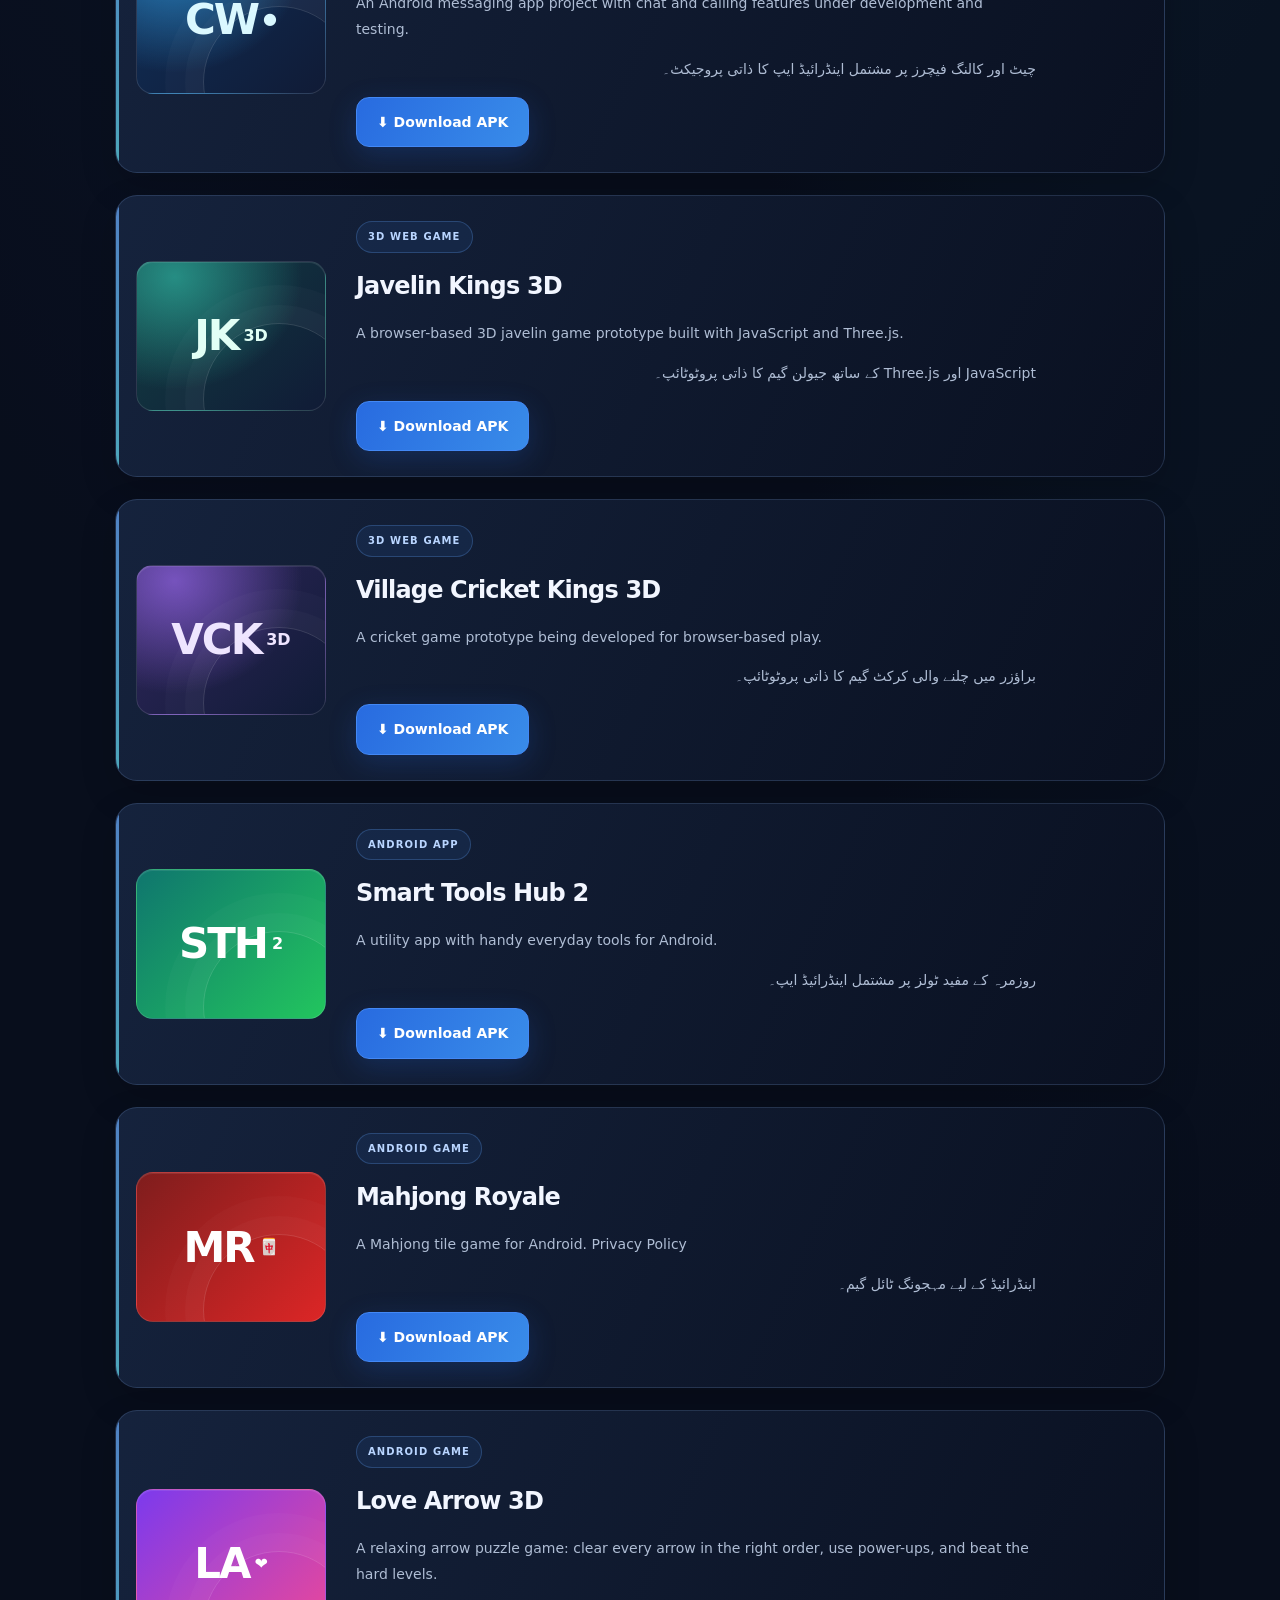
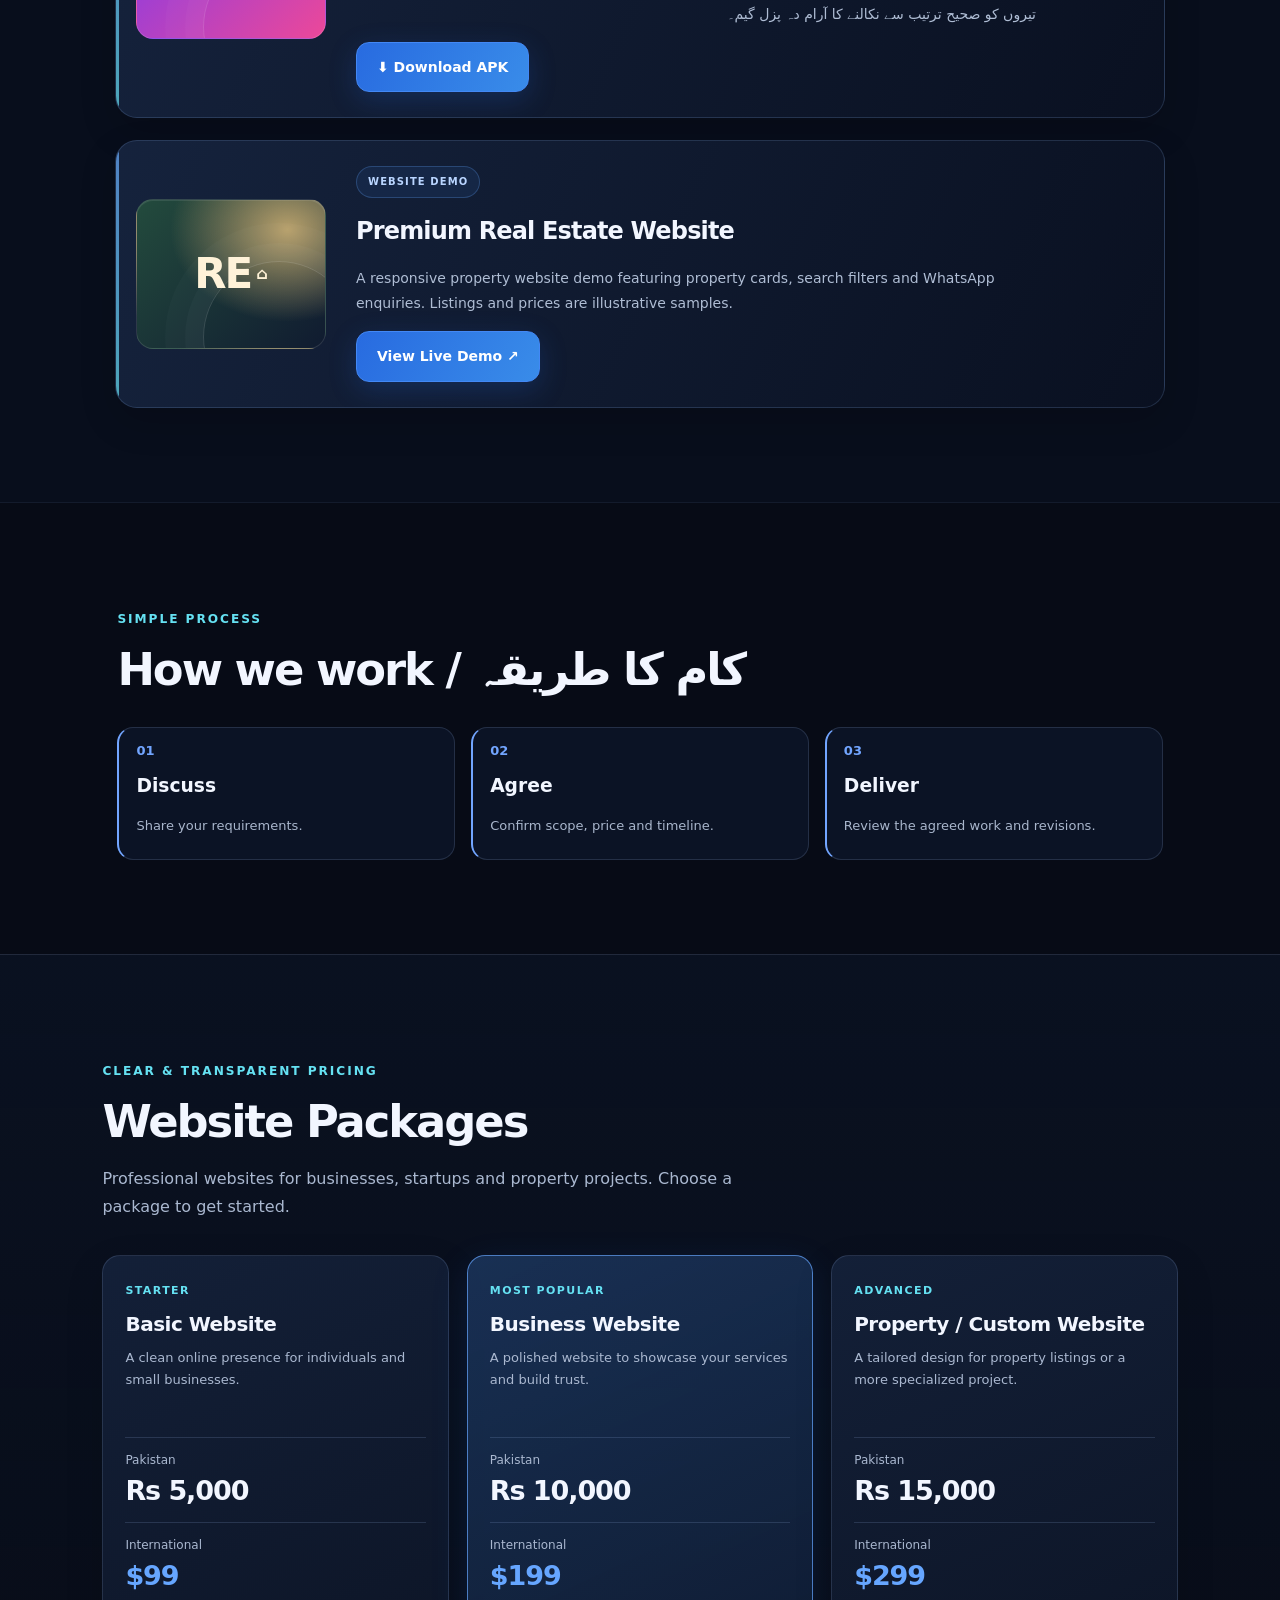
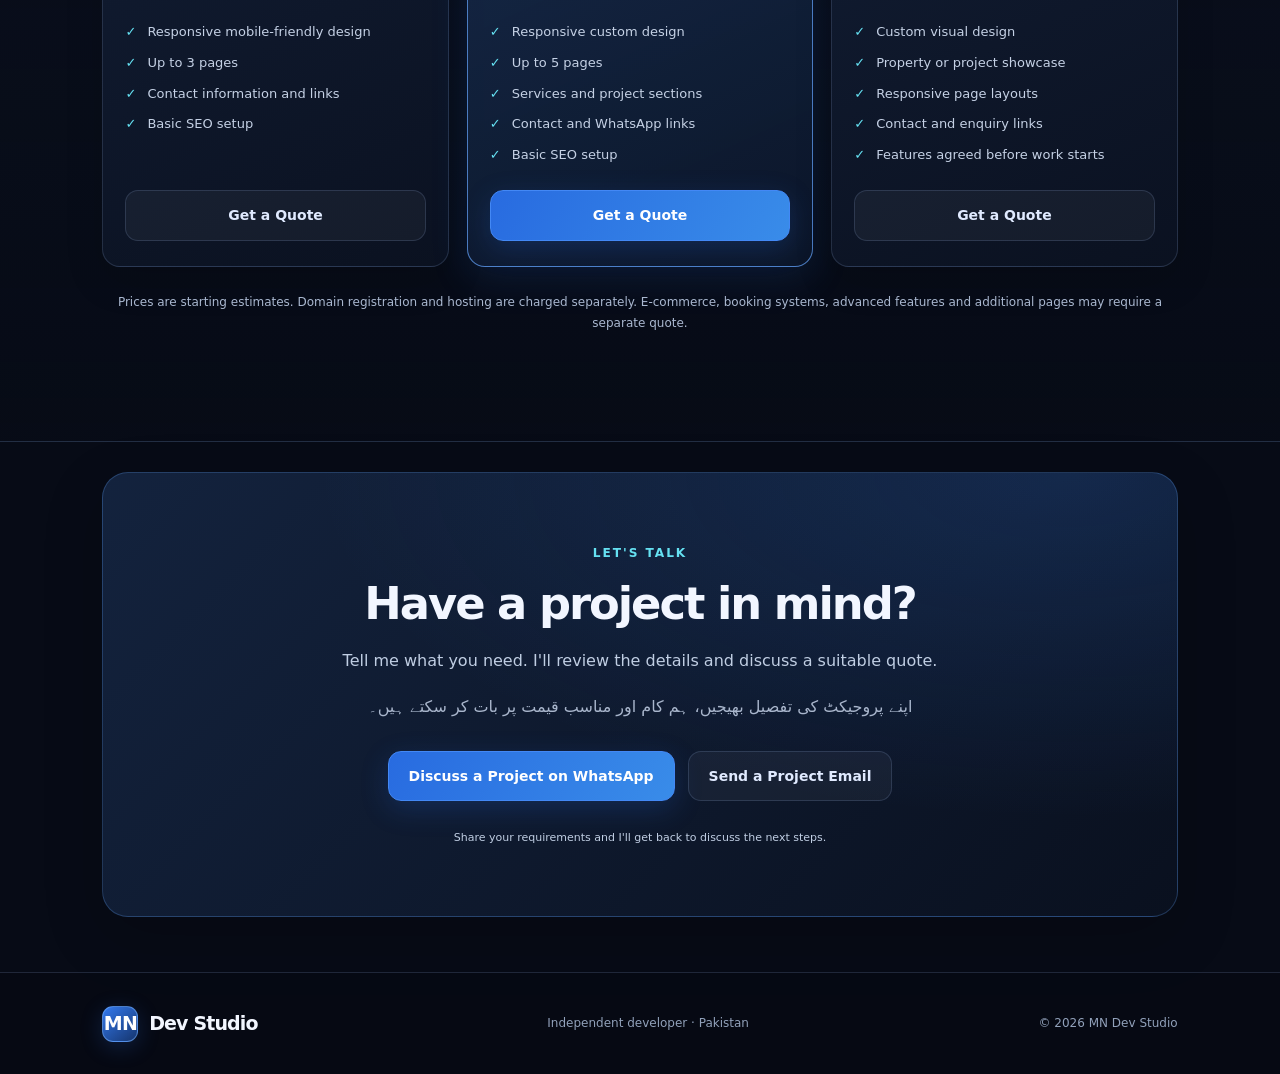
==== commit 3230624b: "Add Love Arrow 3D with download link" ====
--- a/index.html
+++ b/index.html
@@ -165,6 +165,16 @@
           </div>
         </article>
         <article class="project">
+          <div class="project-art love-art">LA<span>❤</span></div>
+          <div class="project-info">
+            <span class="tag">ANDROID GAME</span>
+            <h3>Love Arrow 3D</h3>
+            <p>A relaxing arrow puzzle game: clear every arrow in the right order, use power-ups, and beat the hard levels.</p>
+            <p class="urdu" lang="ur" dir="rtl">تیروں کو صحیح ترتیب سے نکالنے کا آرام دہ پزل گیم۔</p>
+            <div class="project-actions"><a class="btn primary" href="apks/LoveArrow3D.apk" download rel="noopener">⬇ Download APK</a> </div>
+          </div>
+        </article>
+        <article class="project">
           <div class="project-art realestate-art">RE<span>⌂</span></div>
           <div class="project-info">
             <span class="tag">WEBSITE DEMO</span>
--- a/style.css
+++ b/style.css
@@ -750,3 +750,5 @@
 .tools-art{background:linear-gradient(135deg,#0f766e,#22c55e);color:#fff}
 
 .mahjong-art{background:linear-gradient(135deg,#7f1d1d,#dc2626);color:#fff}
+
+.love-art{background:linear-gradient(135deg,#7c3aed,#ec4899);color:#fff}
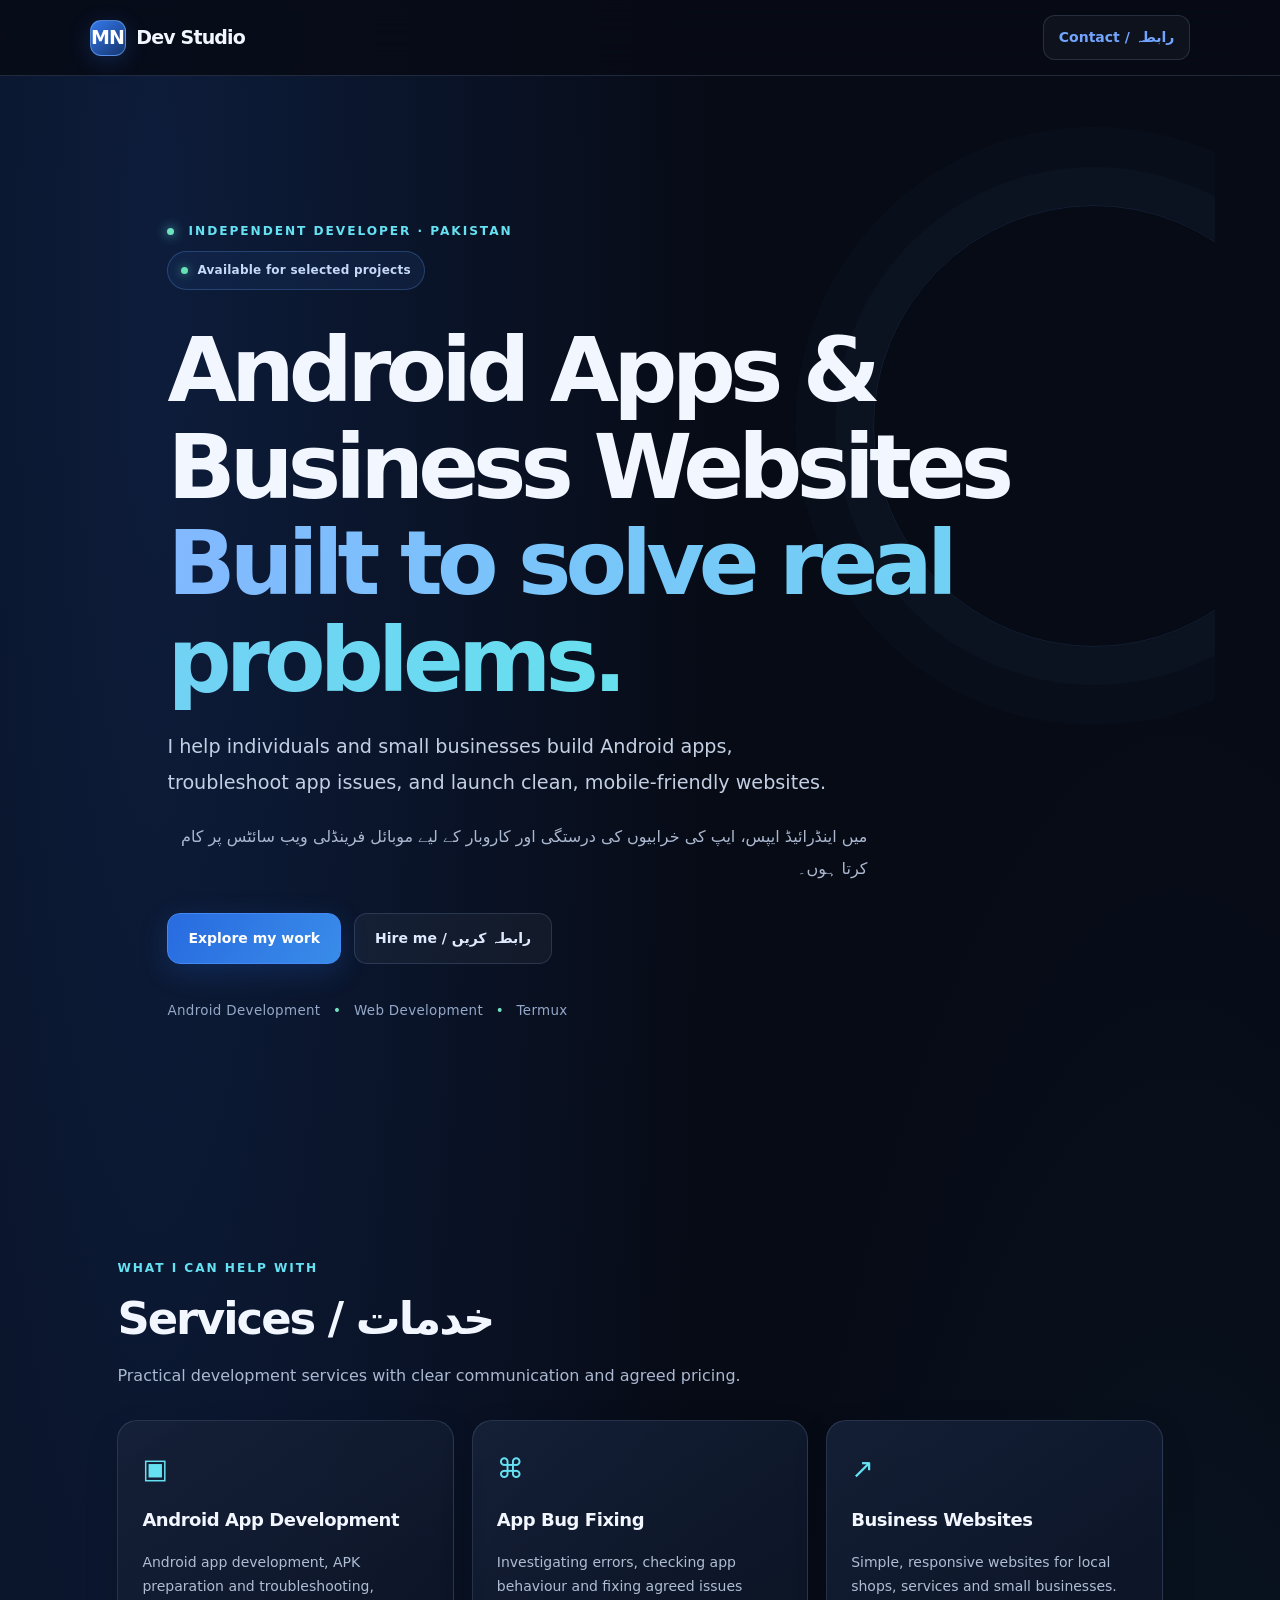
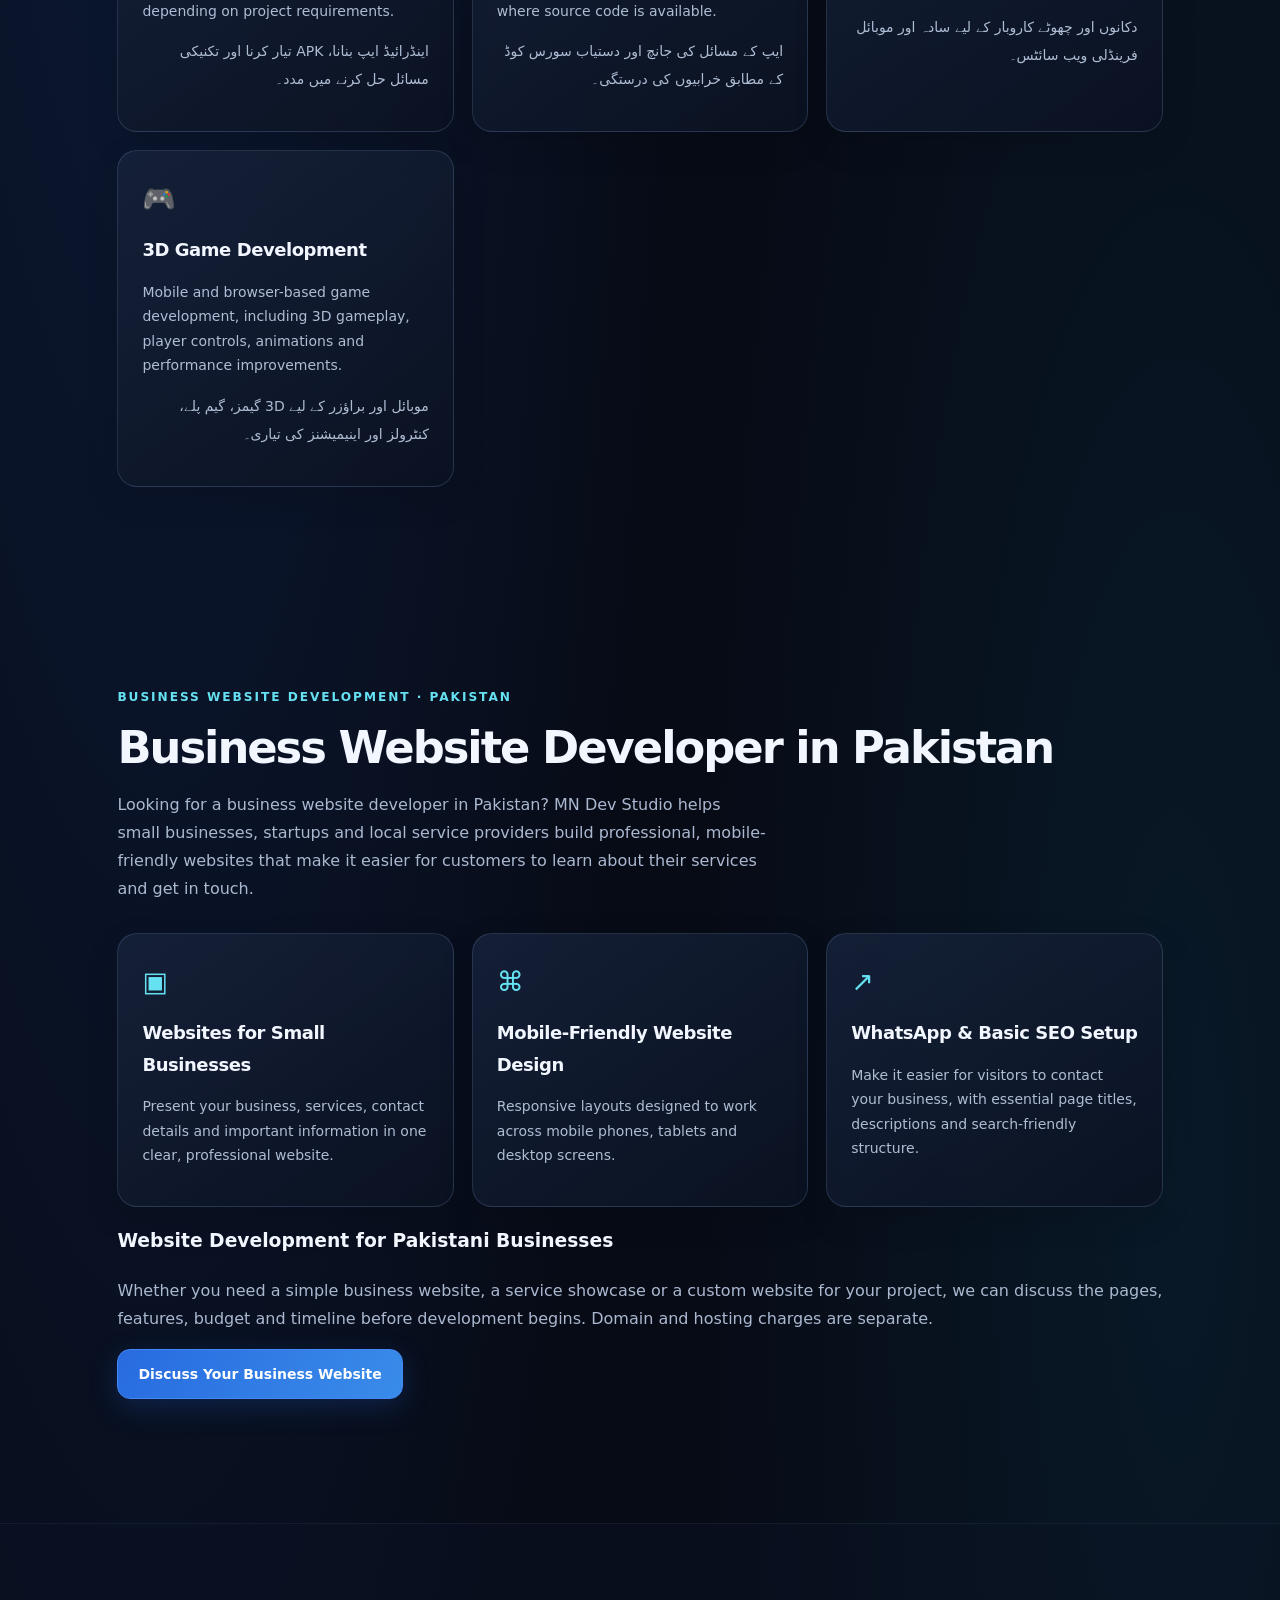
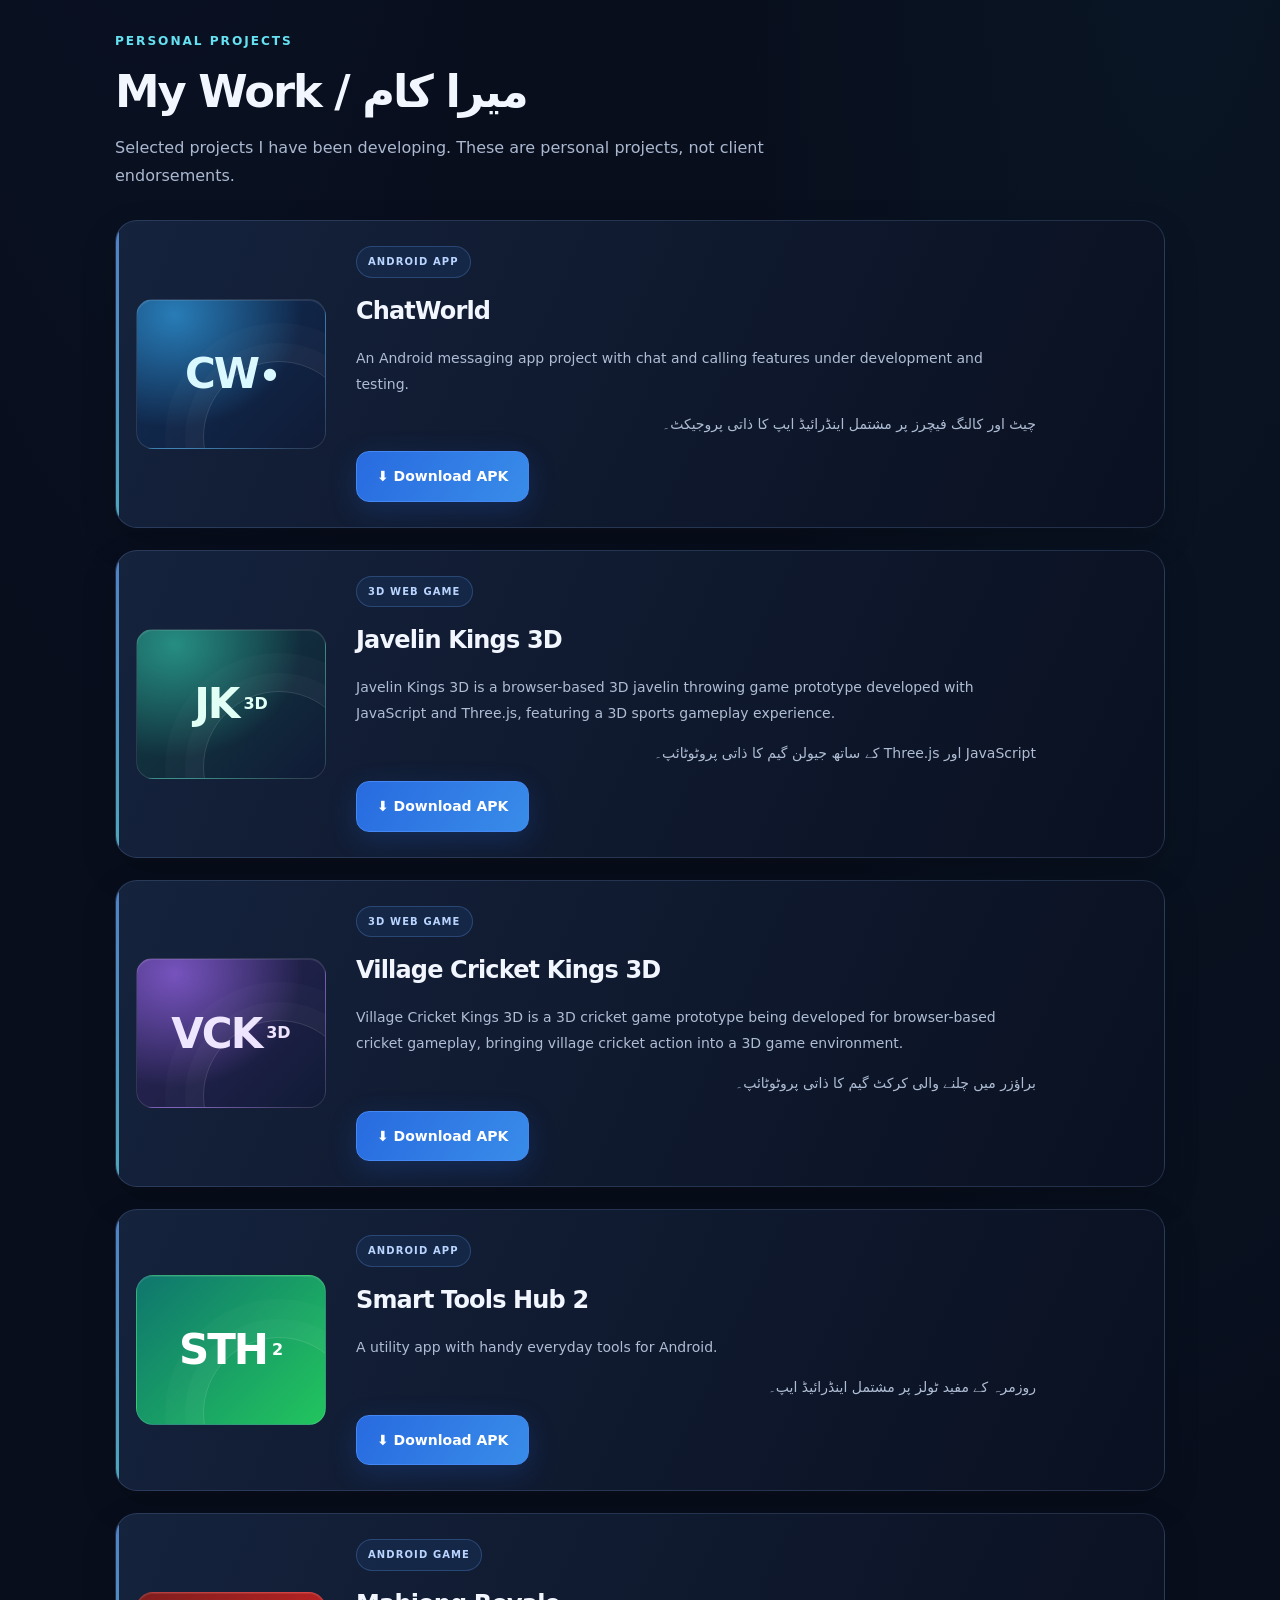
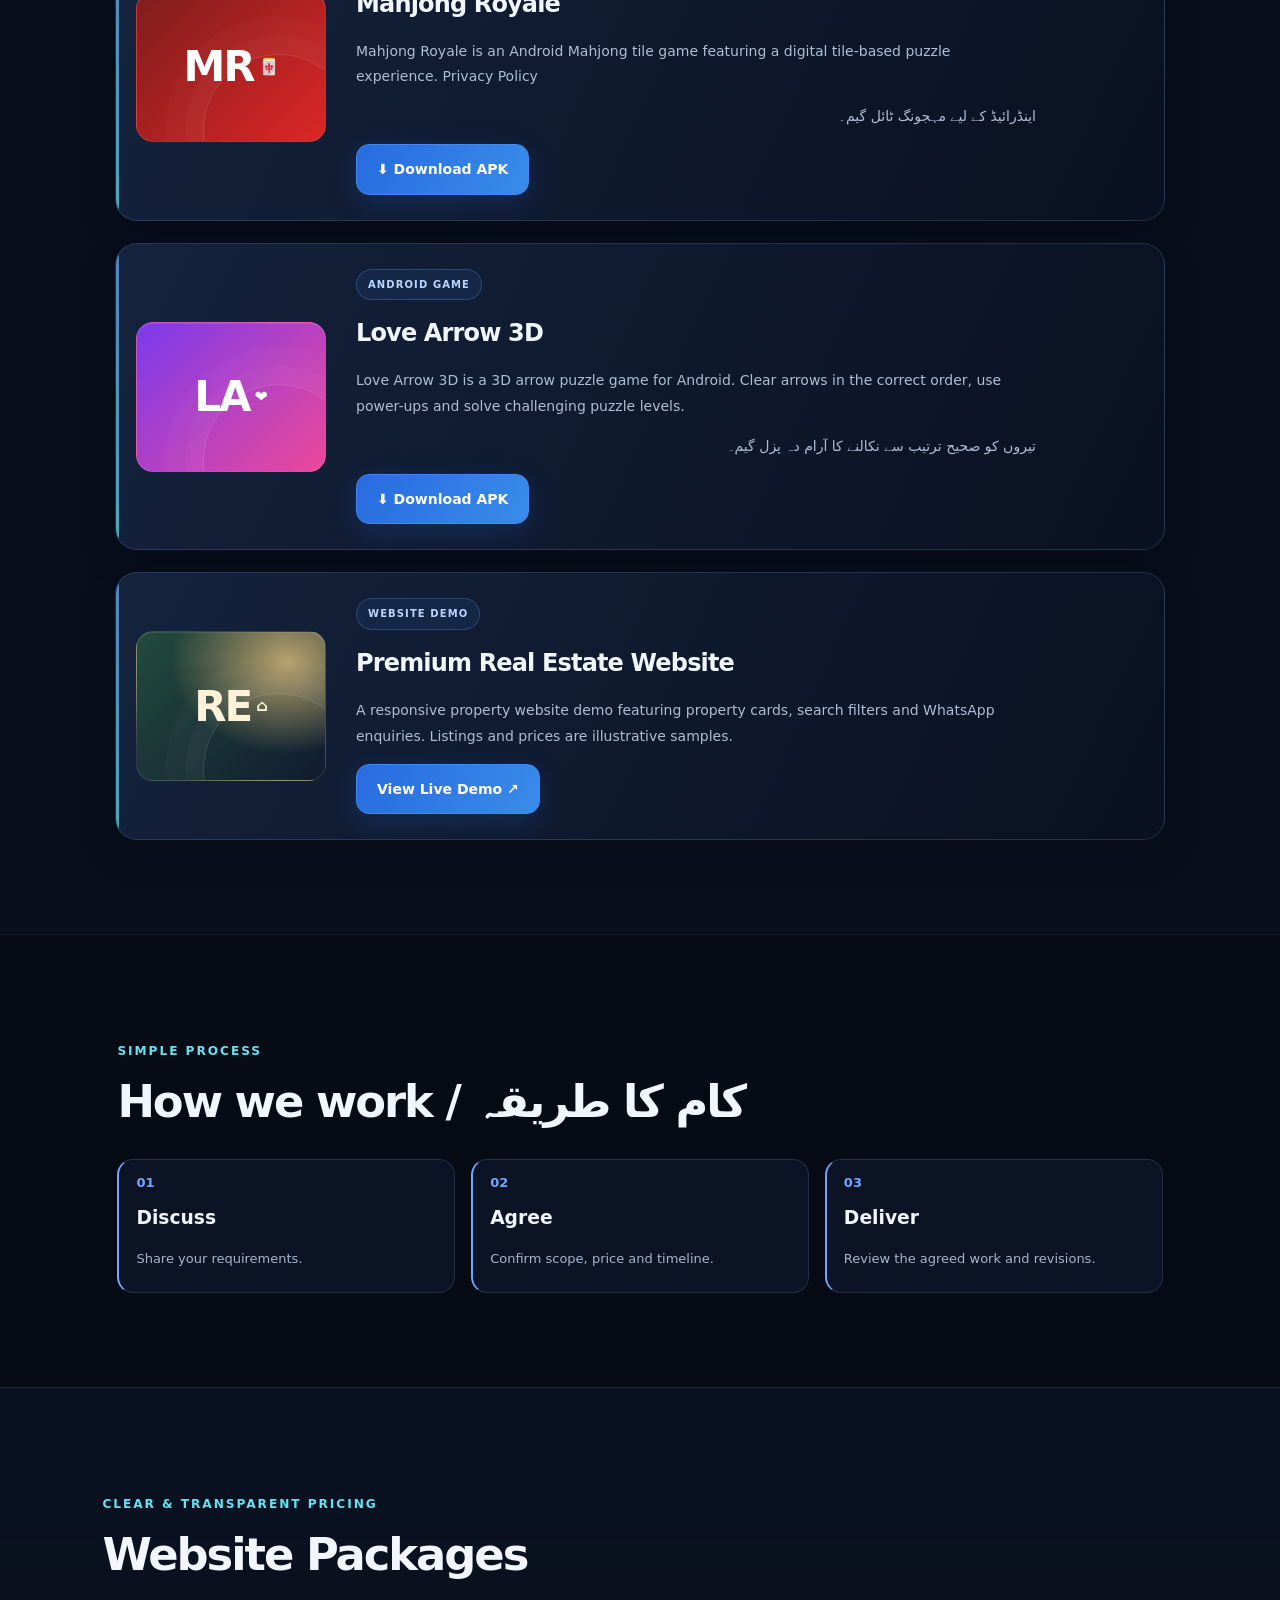
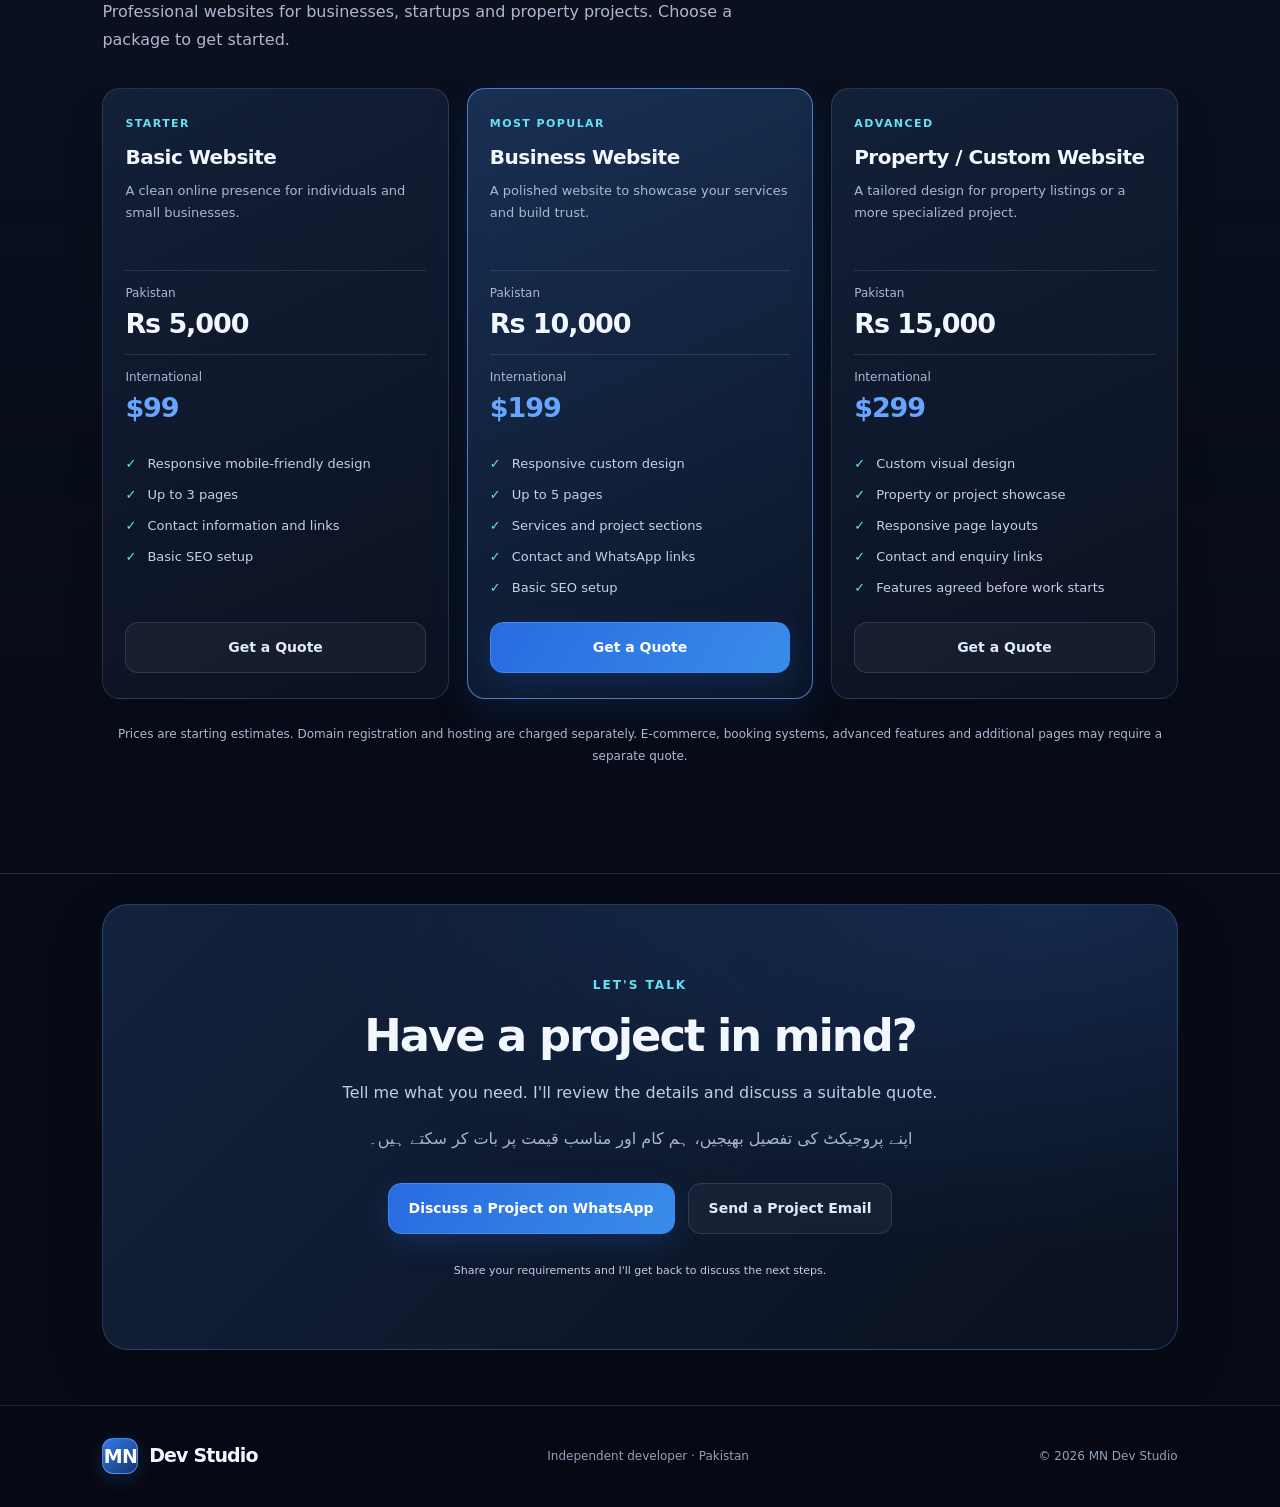
==== commit 49f56a39: "Improve MN Dev Studio SEO and game content" ====
--- a/index.html
+++ b/index.html
@@ -4,17 +4,17 @@
   <meta charset="UTF-8">
   <meta name="viewport" content="width=device-width, initial-scale=1">
   <meta name="theme-color" content="#101827">
-  <meta name="description" content="Need an Android app developer in Pakistan? MN Dev Studio offers Android app development, APK bug fixing and responsive business websites.">
-  <title>Android App Developer Pakistan | MN Dev Studio</title>
+  <meta name="description" content="Looking for Android app or 3D game development in Pakistan? MN Dev Studio builds Android apps, 3D games, fixes APK issues and creates responsive websites.">
+  <title>Android App & 3D Game Development Pakistan | MN Dev Studio</title>
   <link rel="canonical" href="https://miannaveed987.github.io/mn-dev-studio/">
   <meta name="robots" content="index, follow">
   <meta property="og:type" content="website">
-  <meta property="og:title" content="Android App Developer Pakistan | MN Dev Studio">
-  <meta property="og:description" content="Android app development, app bug fixing and responsive business websites.">
+  <meta property="og:title" content="Android App & 3D Game Development Pakistan | MN Dev Studio">
+  <meta property="og:description" content="Android apps, 3D game development, APK bug fixing and responsive website development by MN Dev Studio in Pakistan.">
   <meta property="og:url" content="https://miannaveed987.github.io/mn-dev-studio/">
   <meta name="twitter:card" content="summary">
-  <meta name="twitter:title" content="MN Dev Studio | Android Apps & Websites">
-  <meta name="twitter:description" content="Android app development, bug fixing and business websites in Pakistan.">
+  <meta name="twitter:title" content="MN Dev Studio | Android Apps & 3D Games">
+  <meta name="twitter:description" content="Android apps, 3D games, APK bug fixing and responsive websites in Pakistan.">
   <script type="application/ld+json">
   {
     "@context": "https://schema.org",
@@ -25,6 +25,27 @@
   }
   </script>
 
+  <script type="application/ld+json">
+  {
+    "@context": "https://schema.org",
+    "@type": "Organization",
+    "name": "MN Dev Studio",
+    "url": "https://miannaveed987.github.io/mn-dev-studio/",
+    "description": "Android app development, game development, app bug fixing and business websites in Pakistan.",
+    "email": "mian.987.mn@gmail.com",
+    "telephone": "+923074644045",
+    "areaServed": {
+      "@type": "Country",
+      "name": "Pakistan"
+    },
+    "knowsAbout": [
+      "Android App Development",
+      "3D Game Development",
+      "Website Development",
+      "App Bug Fixing"
+    ]
+  }
+  </script>
   <link rel="stylesheet" href="style.css?v=downloads1">
 </head>
 <body>
@@ -72,6 +93,12 @@
           <p>Simple, responsive websites for local shops, services and small businesses.</p>
           <p class="urdu" lang="ur" dir="rtl">دکانوں اور چھوٹے کاروبار کے لیے سادہ اور موبائل فرینڈلی ویب سائٹس۔</p>
         </article>
+        <article class="card">
+          <div class="card-icon">🎮</div>
+          <h3>3D Game Development</h3>
+          <p>Mobile and browser-based game development, including 3D gameplay, player controls, animations and performance improvements.</p>
+          <p class="urdu" lang="ur" dir="rtl">موبائل اور براؤزر کے لیے 3D گیمز، گیم پلے، کنٹرولز اور اینیمیشنز کی تیاری۔</p>
+        </article>
       </div>
     </section>
 
@@ -129,7 +156,7 @@
           <div class="project-info">
             <span class="tag">3D WEB GAME</span>
             <h3>Javelin Kings 3D</h3>
-            <p>A browser-based 3D javelin game prototype built with JavaScript and Three.js.</p>
+            <p>Javelin Kings 3D is a browser-based 3D javelin throwing game prototype developed with JavaScript and Three.js, featuring a 3D sports gameplay experience.</p>
             <p class="urdu" lang="ur" dir="rtl">JavaScript اور Three.js کے ساتھ جیولن گیم کا ذاتی پروٹوٹائپ۔</p>
           <div class="project-actions"><a class="btn primary" href="apks/JavelinKings3D.apk" download rel="noopener">⬇ Download APK</a></div>
           </div>
@@ -139,7 +166,7 @@
           <div class="project-info">
             <span class="tag">3D WEB GAME</span>
             <h3>Village Cricket Kings 3D</h3>
-            <p>A cricket game prototype being developed for browser-based play.</p>
+            <p>Village Cricket Kings 3D is a 3D cricket game prototype being developed for browser-based cricket gameplay, bringing village cricket action into a 3D game environment.</p>
             <p class="urdu" lang="ur" dir="rtl">براؤزر میں چلنے والی کرکٹ گیم کا ذاتی پروٹوٹائپ۔</p>
           <div class="project-actions"><a class="btn primary" href="apks/VillageCricketKings3D.apk" download rel="noopener">⬇ Download APK</a></div>
           </div>
@@ -159,7 +186,7 @@
           <div class="project-info">
             <span class="tag">ANDROID GAME</span>
             <h3>Mahjong Royale</h3>
-            <p>A Mahjong tile game for Android. <a href="mahjong-royale-privacy.html">Privacy Policy</a></p>
+            <p>Mahjong Royale is an Android Mahjong tile game featuring a digital tile-based puzzle experience. <a href="mahjong-royale-privacy.html">Privacy Policy</a></p>
             <p class="urdu" lang="ur" dir="rtl">اینڈرائیڈ کے لیے مہجونگ ٹائل گیم۔</p>
             <div class="project-actions"><a class="btn primary" href="apks/MahjongRoyale.apk" download rel="noopener">⬇ Download APK</a></div>
           </div>
@@ -169,7 +196,7 @@
           <div class="project-info">
             <span class="tag">ANDROID GAME</span>
             <h3>Love Arrow 3D</h3>
-            <p>A relaxing arrow puzzle game: clear every arrow in the right order, use power-ups, and beat the hard levels.</p>
+            <p>Love Arrow 3D is a 3D arrow puzzle game for Android. Clear arrows in the correct order, use power-ups and solve challenging puzzle levels.</p>
             <p class="urdu" lang="ur" dir="rtl">تیروں کو صحیح ترتیب سے نکالنے کا آرام دہ پزل گیم۔</p>
             <div class="project-actions"><a class="btn primary" href="apks/LoveArrow3D.apk" download rel="noopener">⬇ Download APK</a> </div>
           </div>
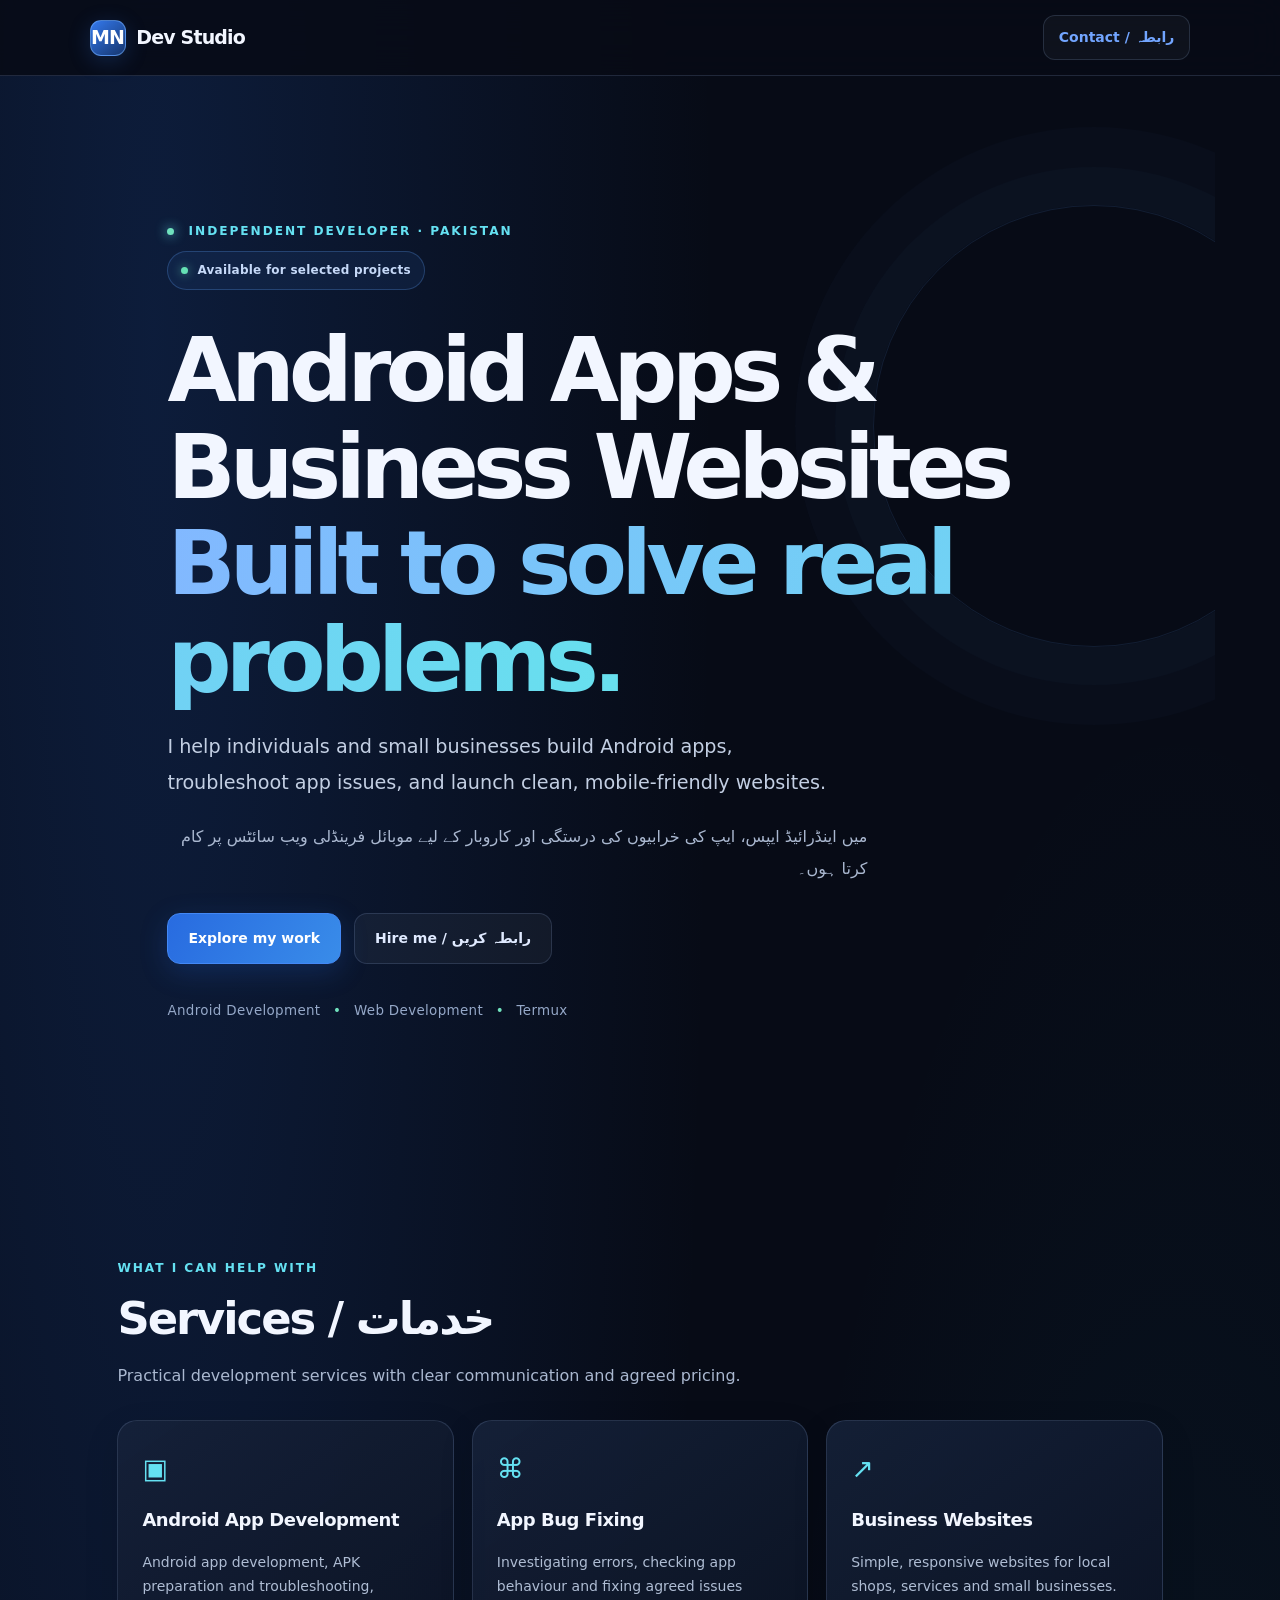
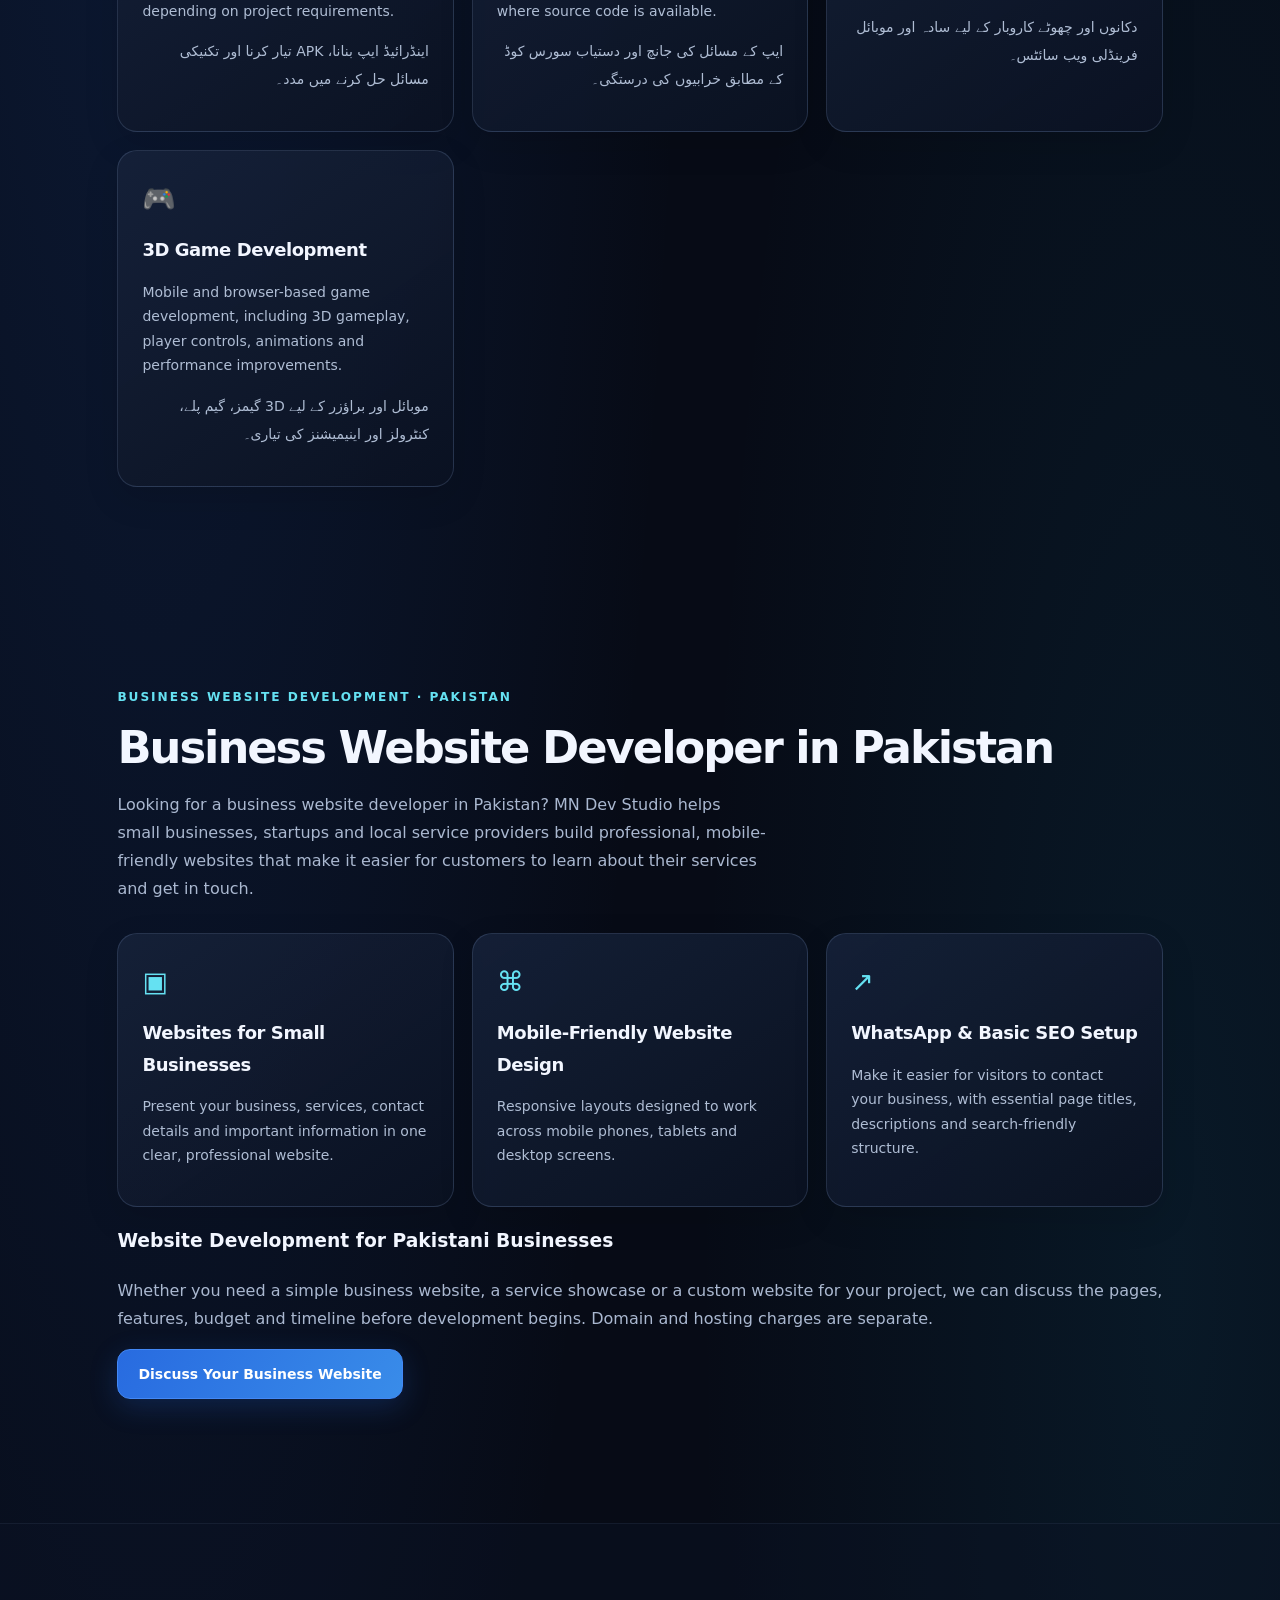
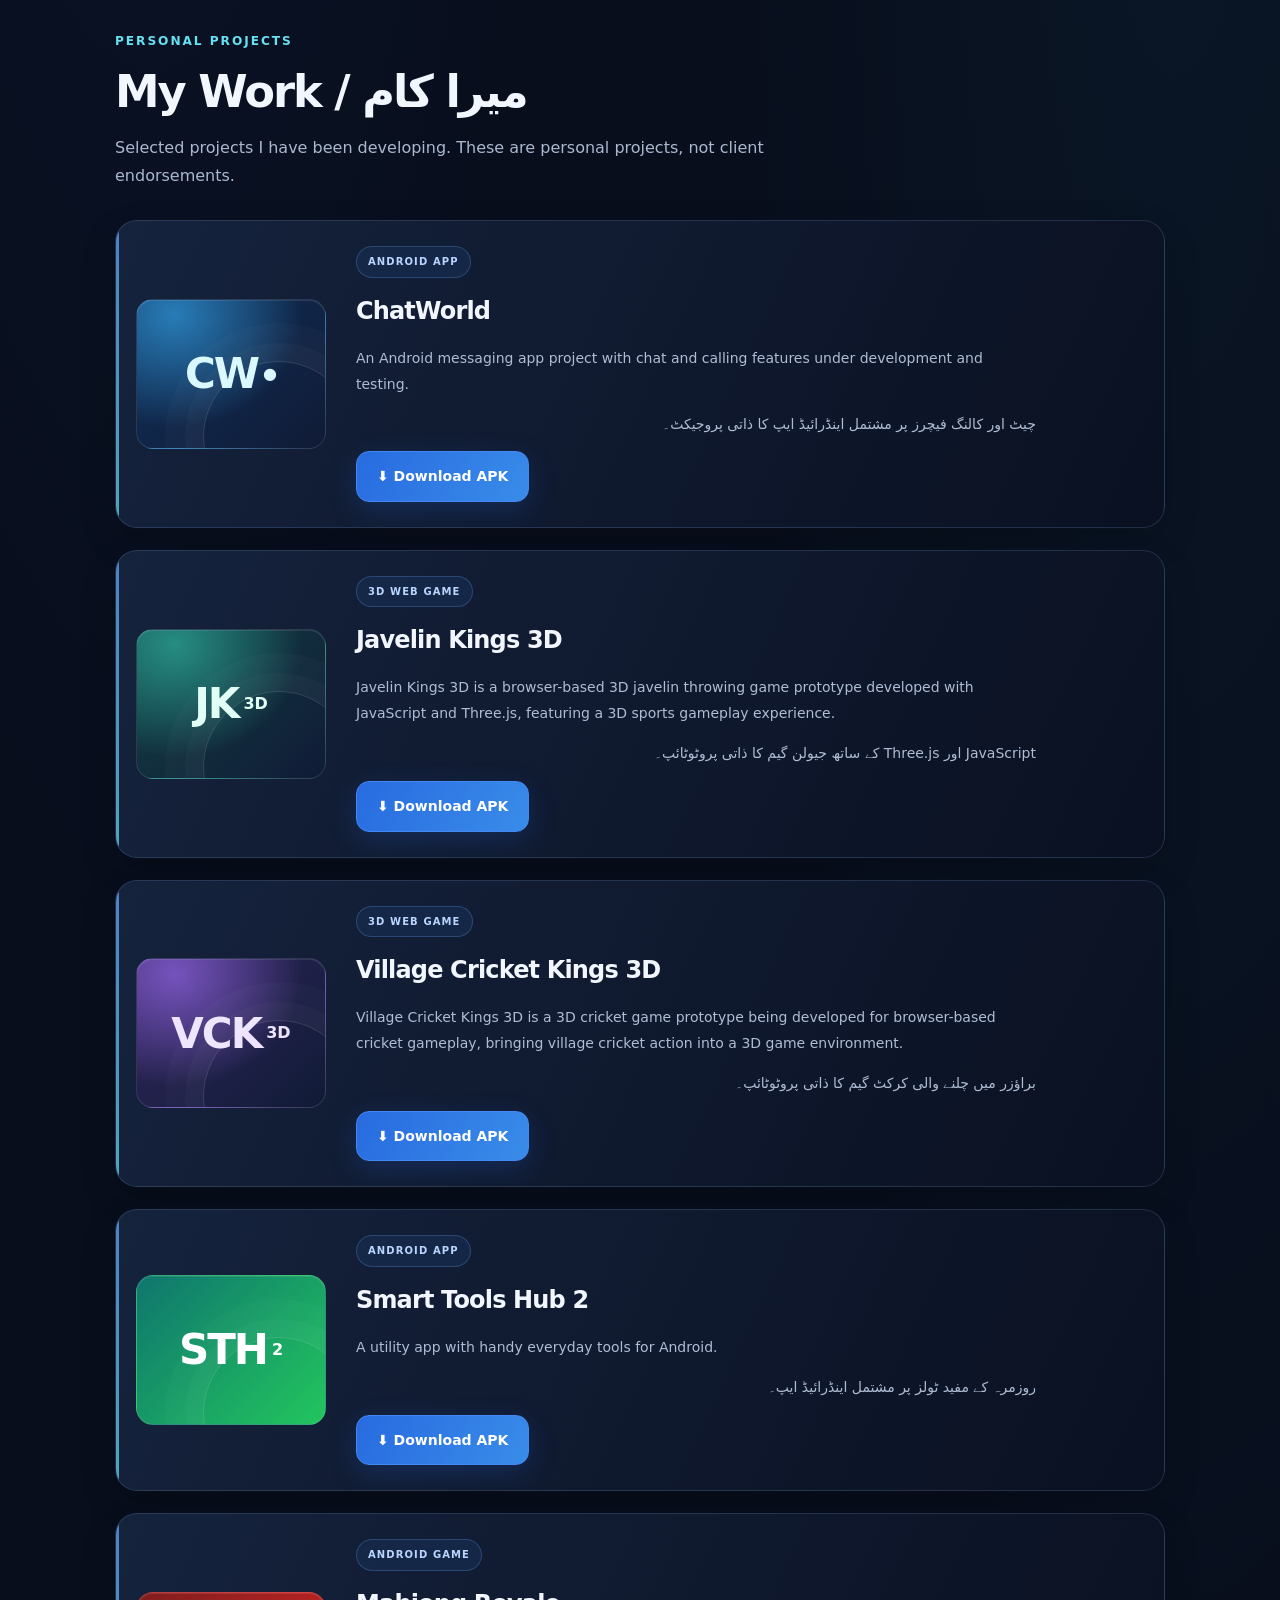
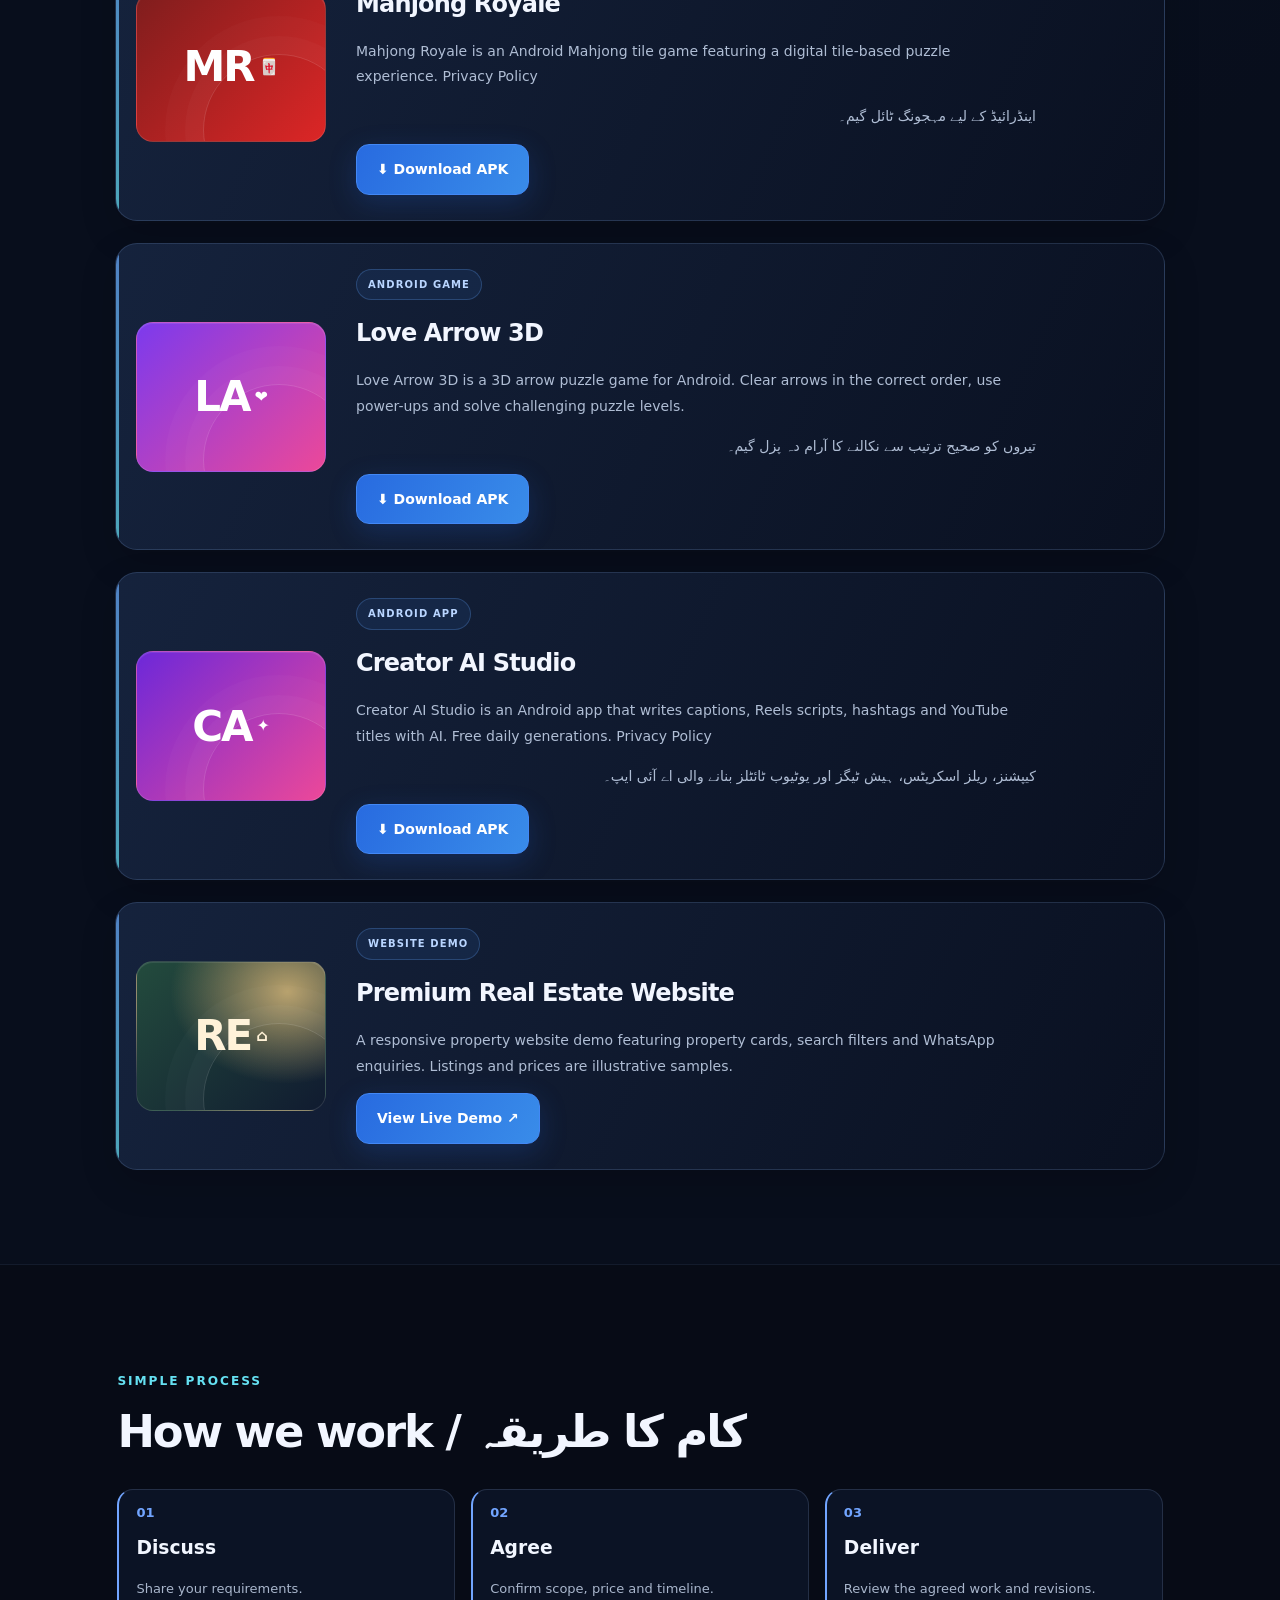
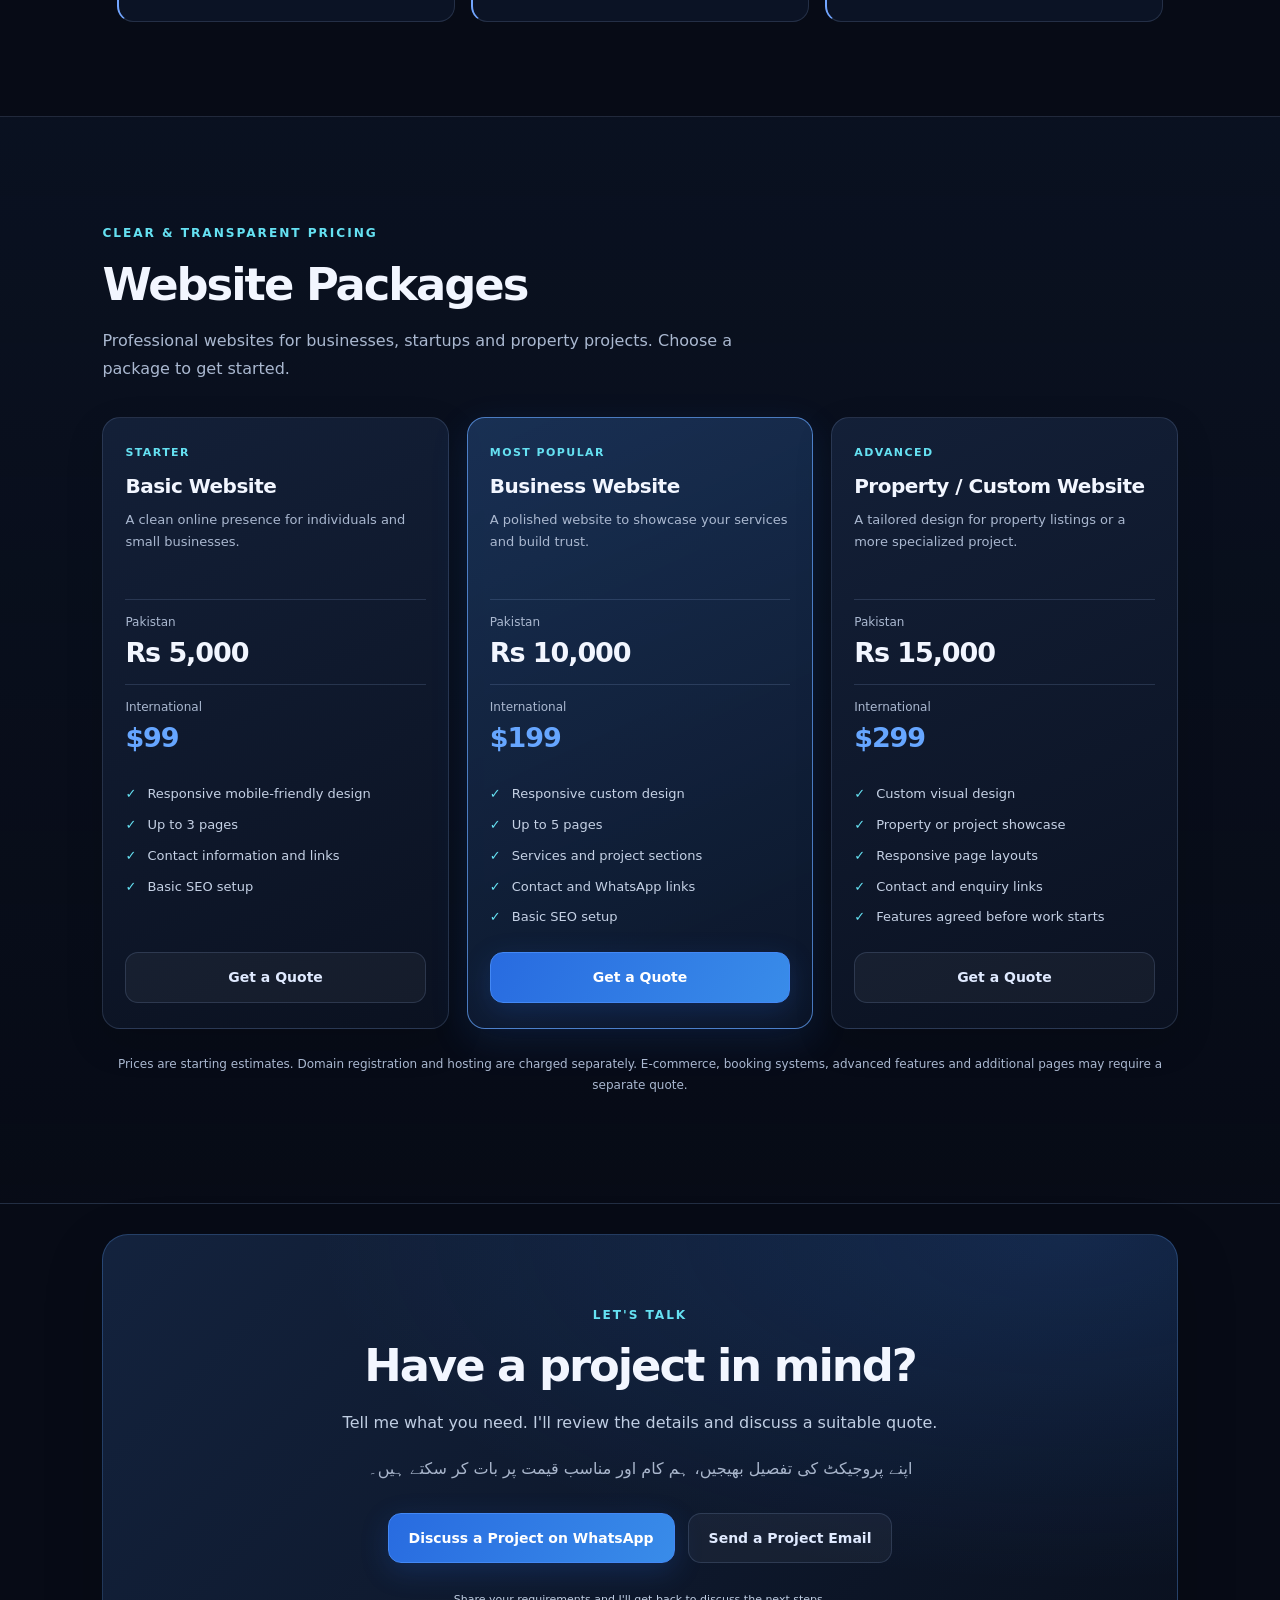
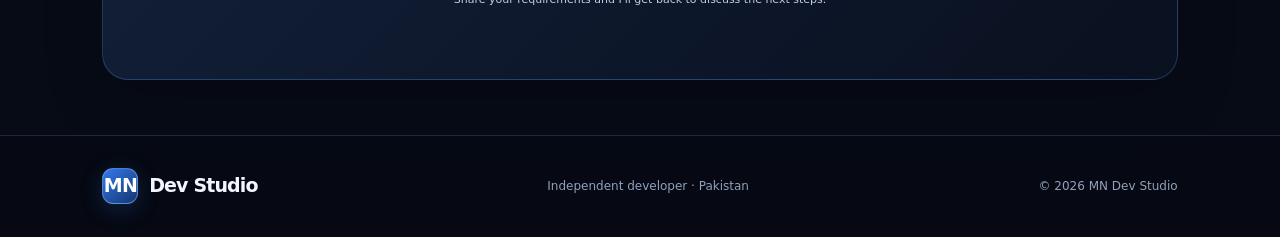
==== commit f76fbd02: "Add Creator AI Studio card, APK and privacy policy" ====
--- a/index.html
+++ b/index.html
@@ -202,6 +202,16 @@
           </div>
         </article>
         <article class="project">
+          <div class="project-art creator-art">CA<span>✦</span></div>
+          <div class="project-info">
+            <span class="tag">ANDROID APP</span>
+            <h3>Creator AI Studio</h3>
+            <p>Creator AI Studio is an Android app that writes captions, Reels scripts, hashtags and YouTube titles with AI. Free daily generations. <a href="creator-ai-studio-privacy.html">Privacy Policy</a></p>
+            <p class="urdu" lang="ur" dir="rtl">کیپشنز، ریلز اسکرپٹس، ہیش ٹیگز اور یوٹیوب ٹائٹلز بنانے والی اے آئی ایپ۔</p>
+            <div class="project-actions"><a class="btn primary" href="apks/CreatorAIStudio.apk" download rel="noopener">⬇ Download APK</a></div>
+          </div>
+        </article>
+        <article class="project">
           <div class="project-art realestate-art">RE<span>⌂</span></div>
           <div class="project-info">
             <span class="tag">WEBSITE DEMO</span>
--- a/style.css
+++ b/style.css
@@ -752,3 +752,4 @@
 .mahjong-art{background:linear-gradient(135deg,#7f1d1d,#dc2626);color:#fff}
 
 .love-art{background:linear-gradient(135deg,#7c3aed,#ec4899);color:#fff}
+.creator-art{background:linear-gradient(135deg,#6d28d9,#ec4899);color:#fff}
